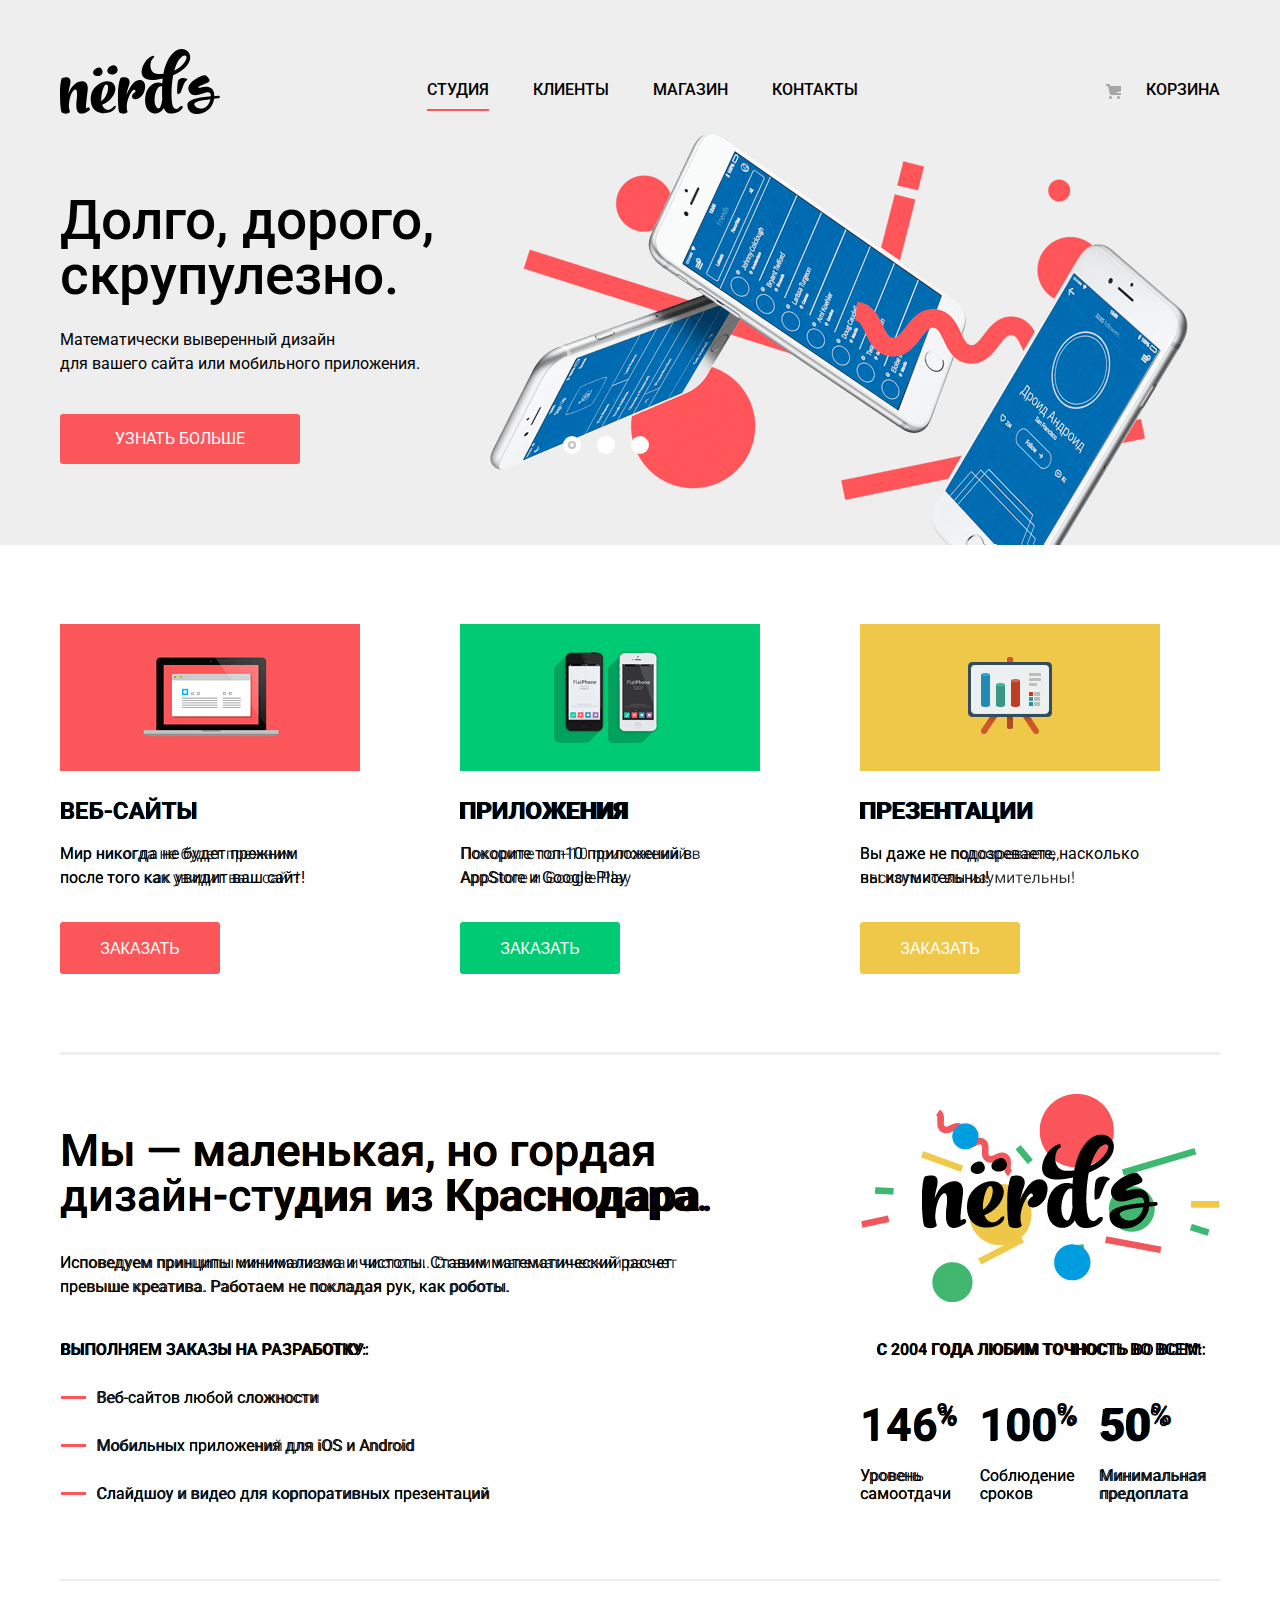
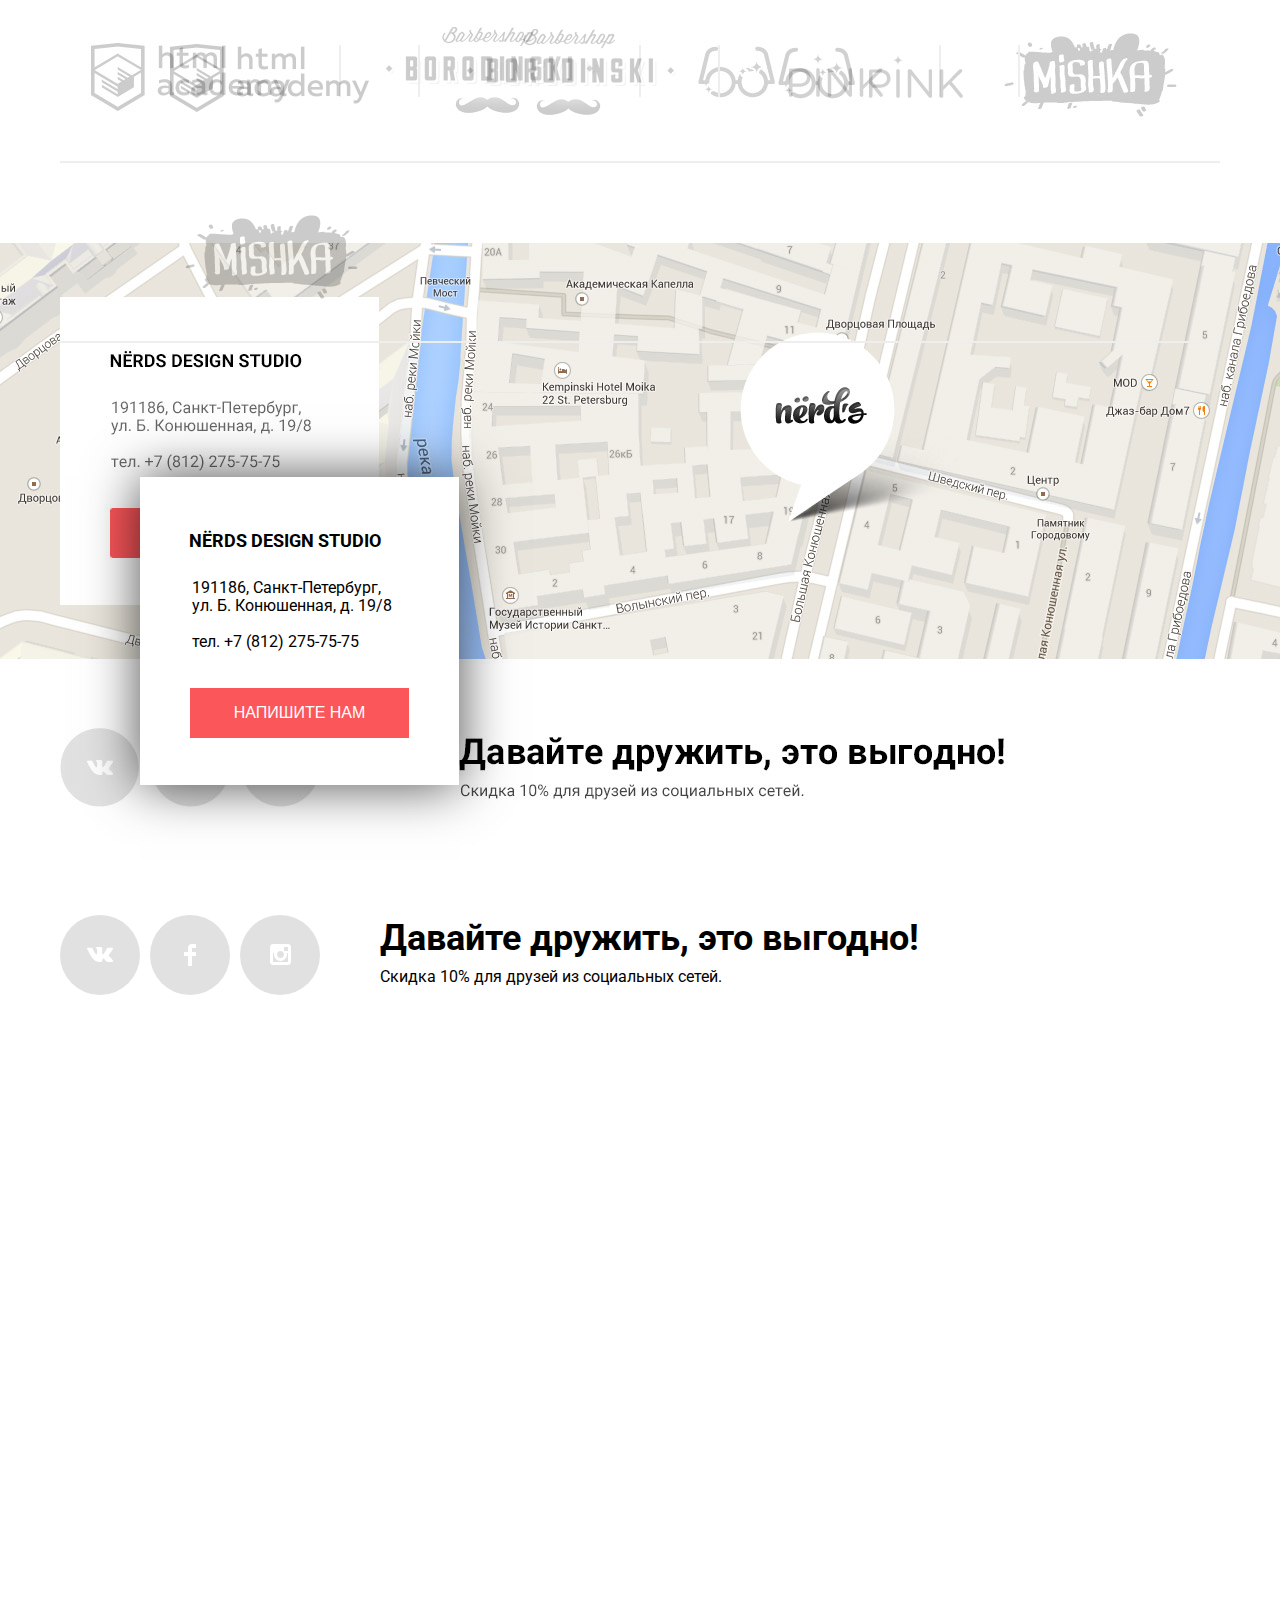
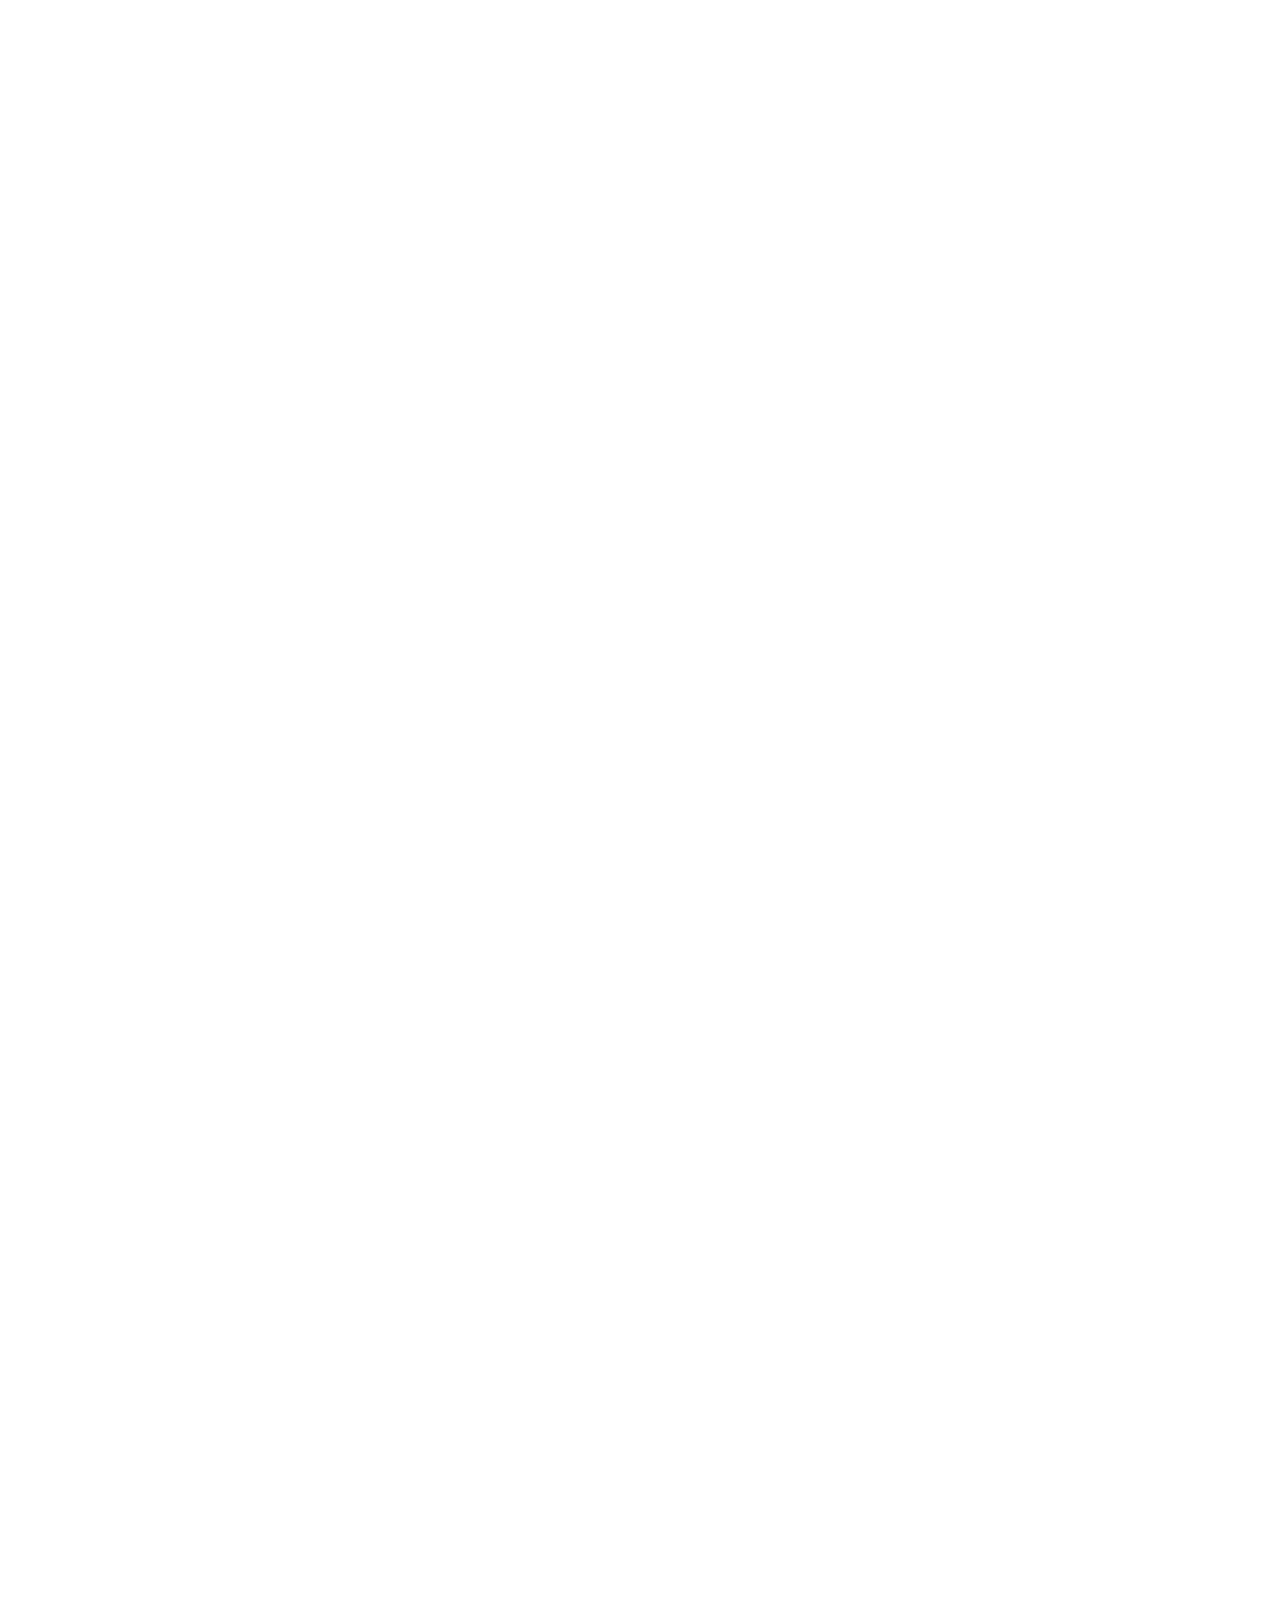
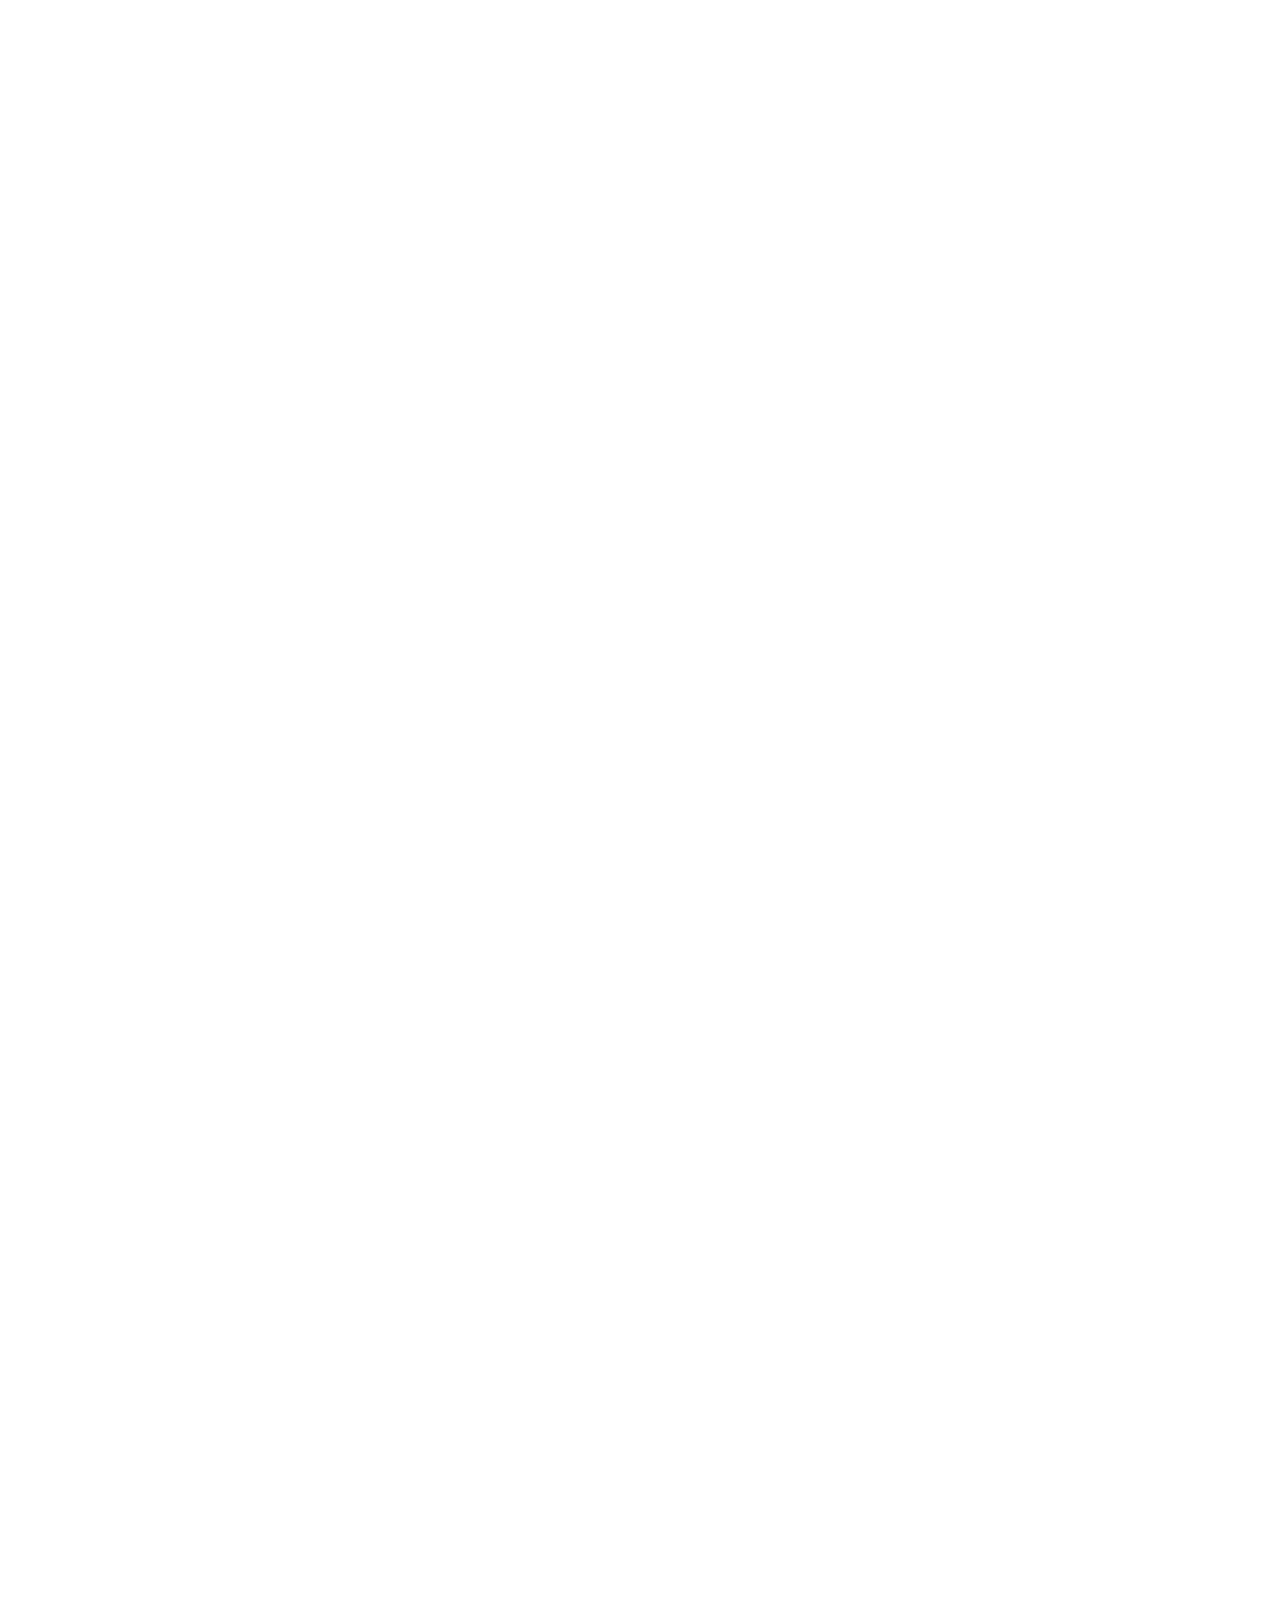
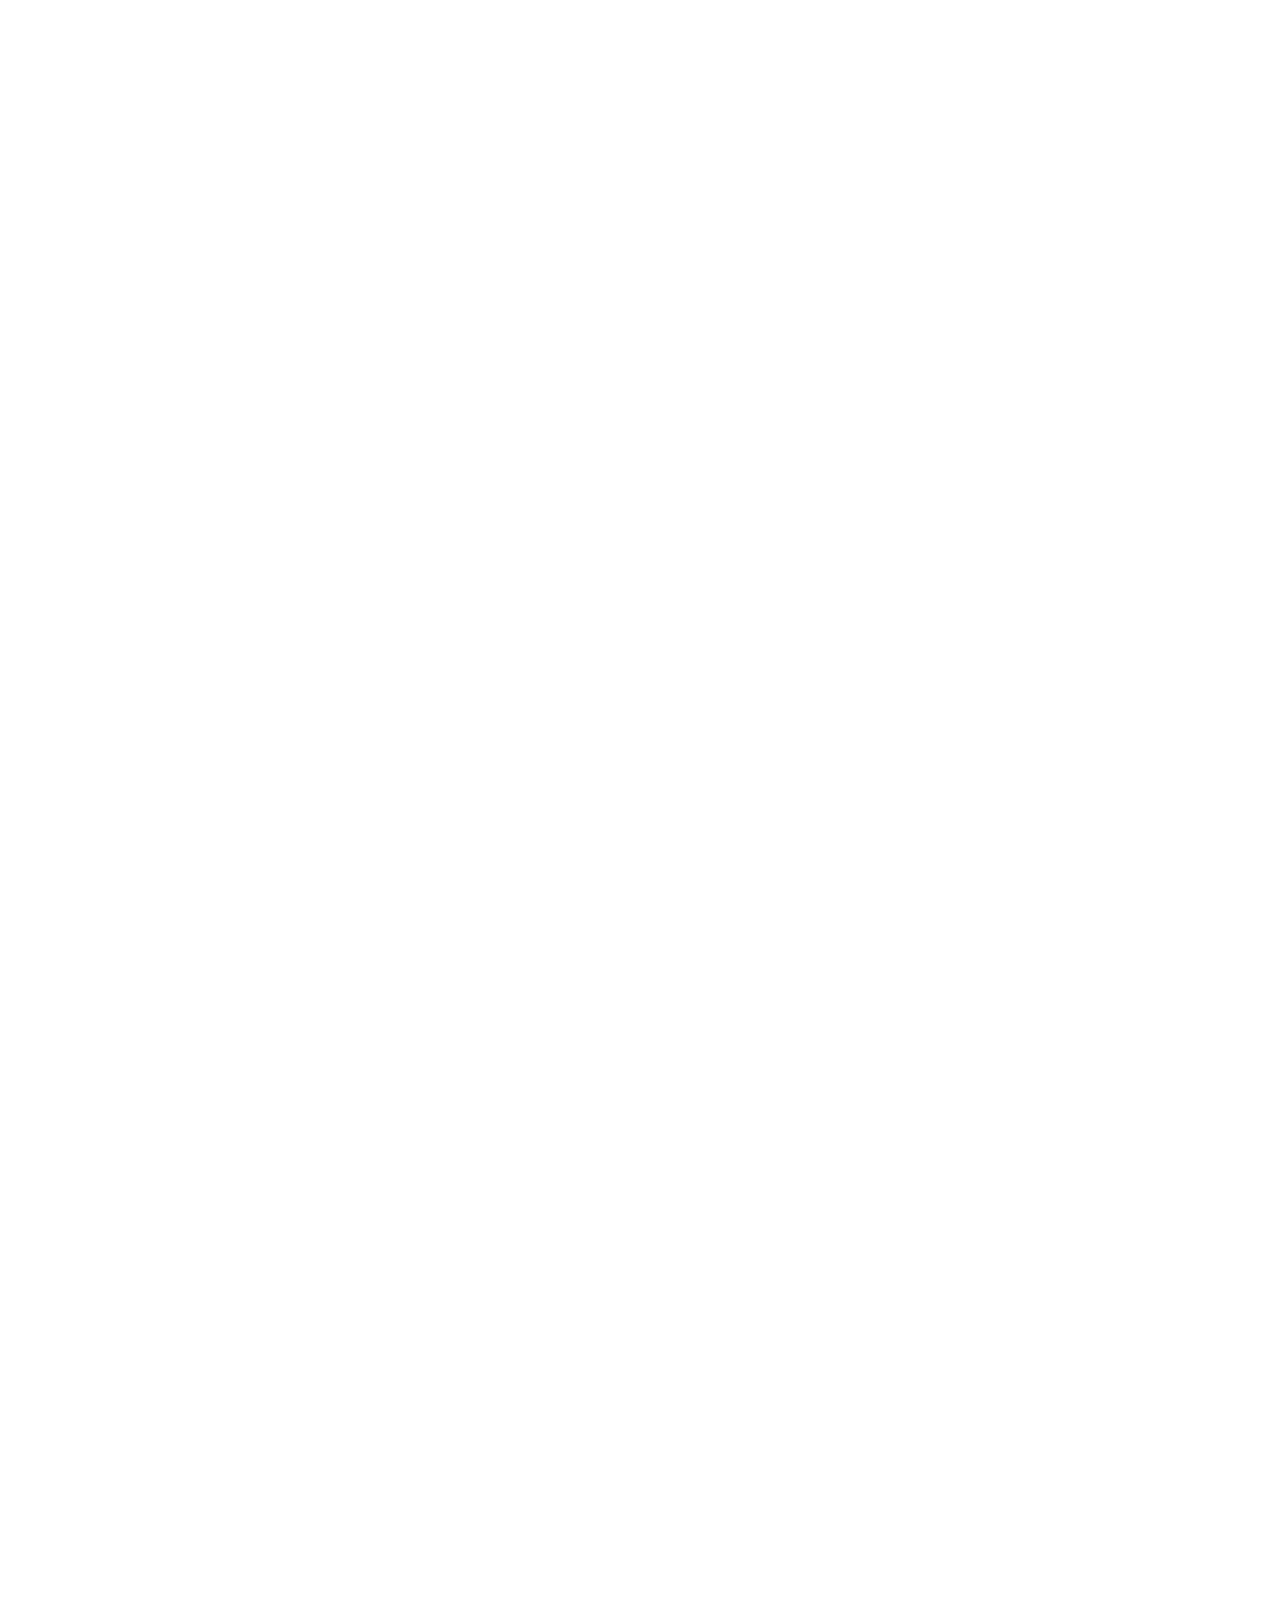
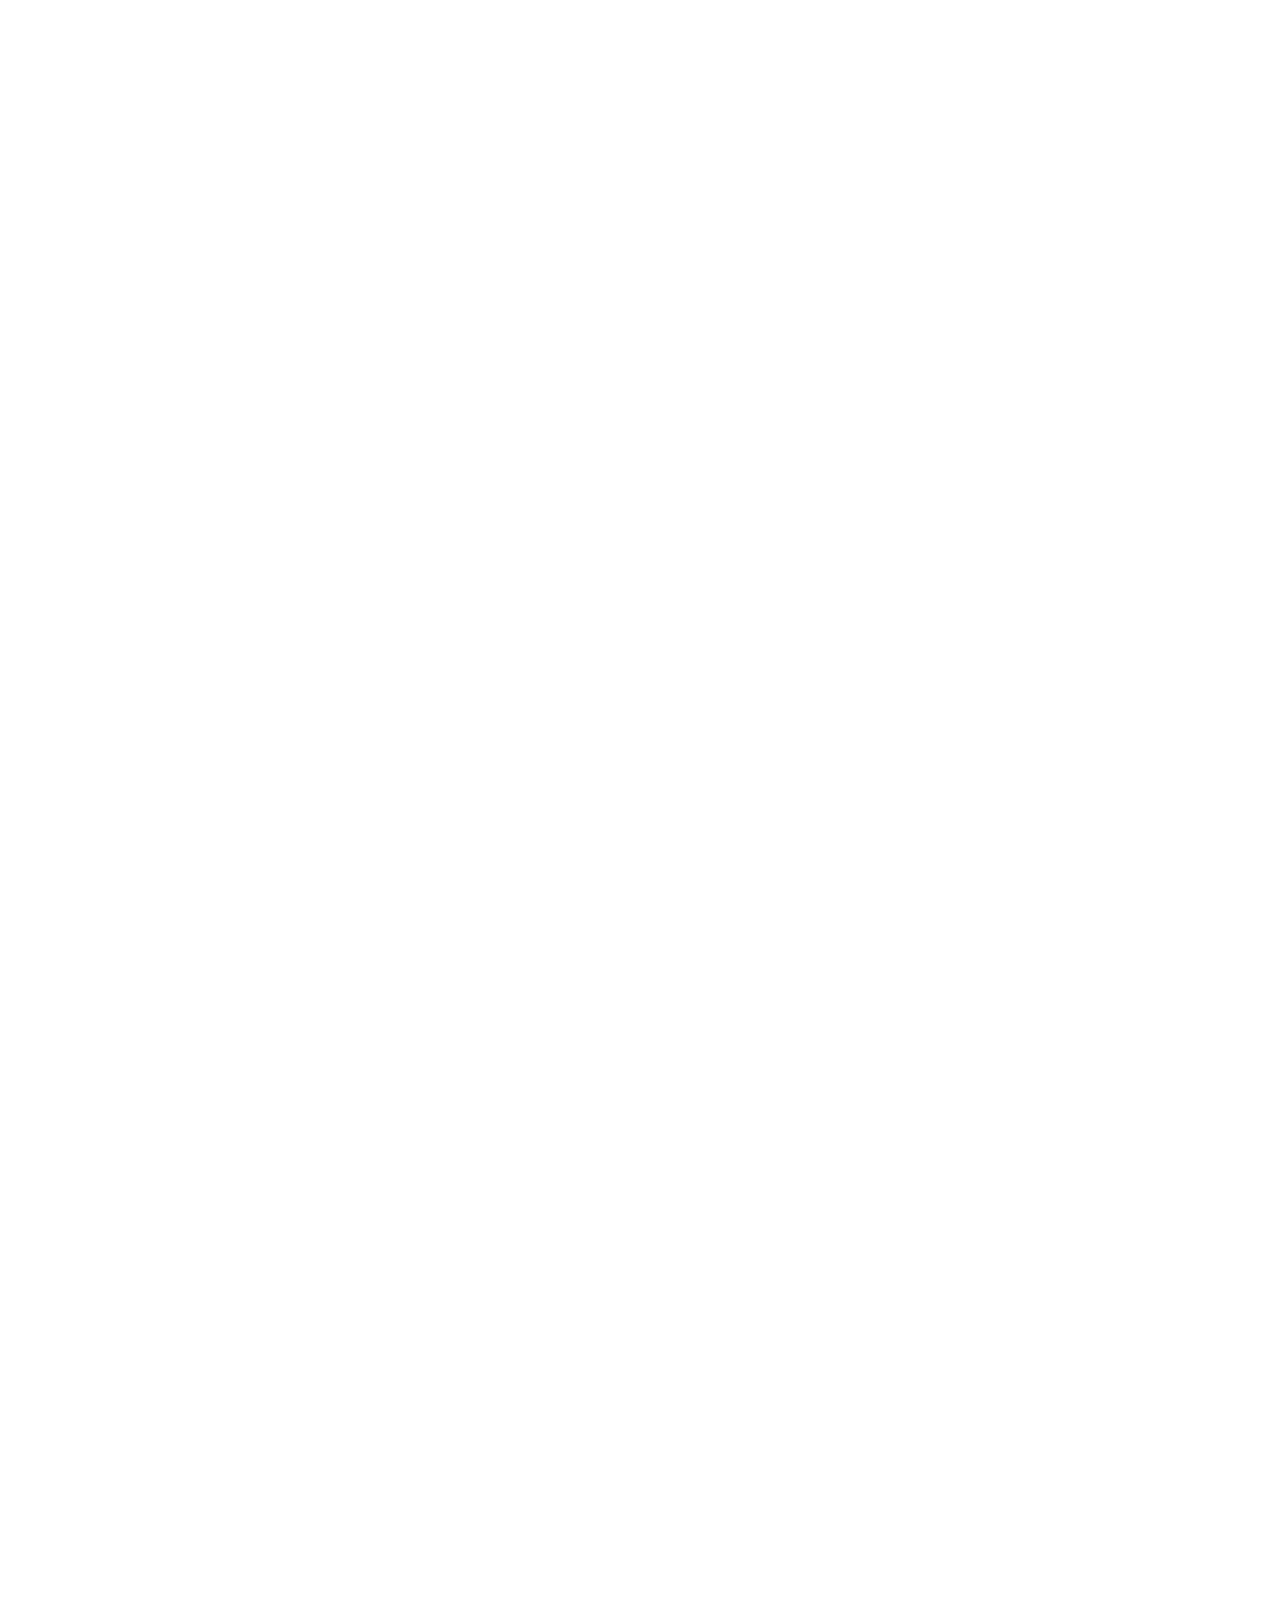
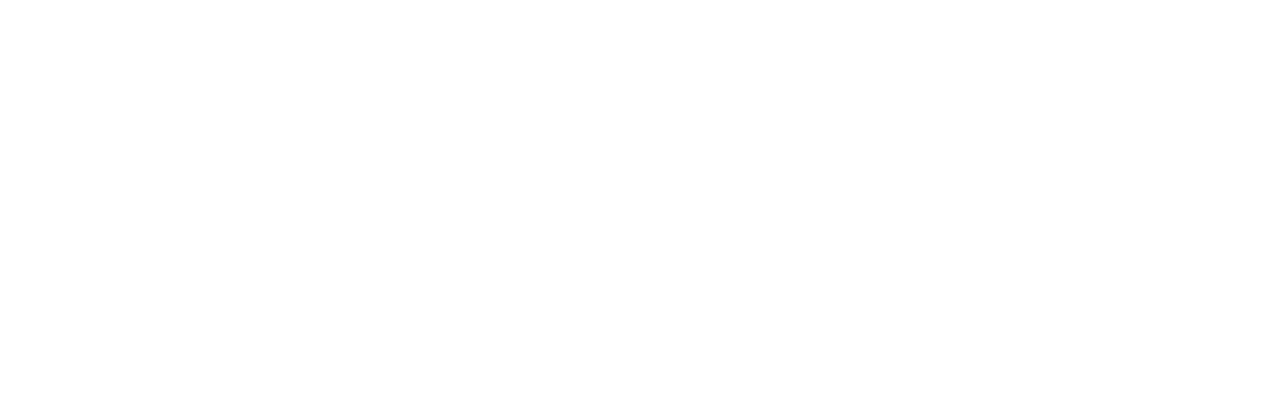
==== index.html @ c0242f93 "1200 Index 60%" ====
<!DOCTYPE html>
<html lang="ru">
  <head>
    <meta charset="utf-8">
    <title>HTML Academy: Нёрдс</title>
    <link href="https://fonts.googleapis.com/css?family=Roboto:400,500,700&amp;subset=cyrillic" rel="stylesheet">
    <link rel="stylesheet" href="css/normalize.css">
    <link rel="stylesheet" href="css/style.css">
  </head>
  <body>
    <header class="main-header">
      <nav class="main-navigation" aria-label="Главное меню сайта">
        <a class="main-header-logo">
          <div>
            <img src="img/nerds-logo.svg" width="160" height="65" alt="Логотип студии «Нёрдс»">
          </div>  
        </a>
        <ul class="site-navigation">
          <li><a class="current-page">Студия</a></li>
          <li><a href="#">Клиенты</a></li>
          <li><a href="shop.html">Магазин</a></li>
          <li><a href="#">Контакты</a></li>
        </ul>
        <ul class="user-navigation">
            <li>
              <a class="cart-link" href="#">Корзина</a>
            </li>
        </ul>
        </nav>
      </header>
    <main class="container">
      <section class="slider">
        <div class="slider-container">
          <h2 class="visually-hidden">Преимущества</h2>   
        <!-- class="active" Переключение радио кнопки  -->
          <div class="slider-controls">
            <i class="active"></i>
            <i></i>
            <i></i>
          </div>
          <ul class="slider-list">
            <li class="slider-item">
              <h3>Долго, дорого,<br> скрупулезно.</h3>
              <p>Математически выверенный дизайн<br> для вашего сайта или мобильного приложения.</p>
              <a class="slider-item-button" href="#">Узнать больше</a>
            </li>
            <li class="slider-item">
              <h3>Любим математику как никто другой</h3>
              <p>Никакого креатива, только математические формулы для расчета идеальных пропорций.</p>
              <a class="slider-item-button" href="#">Узнать больше</a>
            </li>
            <li class="slider-item">
              <h3>Только ночь,<br> только хардкор</h3>
              <p>Работать днем, как все? Мы против этого.<br> Ближе к полуночи работа только начинается.</p>
              <a class="slider-item-button" href="#">Узнать больше</a>
            </li>
          </ul>  
        </div>
      </section>
      <section class="products">
        <h2 class="visually-hidden">Продукты разработки «Нёрдс»</h2>
        <ul class="products-list">
          <li class="products-list-item">
            <p class="products-list-item-header">Веб-Сайты</p>
            <p class="products-list-item-text">Мир никогда не будет прежним после того как увидит ваш сайт!</p>
            <!--Вызов формы заказа. Должен содержать информацию, что это Веб-Сайт-->
            <form class="products-form" action="https://echo.htmlacademy.ru" method="post">
                <button class="products-list-button1" type="submit" name="product-value" value="web-site">Заказать</button>
            </form>  
            <img class="products-list-item-image" src="img/illustration-1.png" width="300" height="146" alt="Веб-Сайты">
          </li>
          <li class="products-list-item">
              <p class="products-list-item-header">Приложения</p>
              <p class="products-list-item-text">Покорите топ-10 приложений в AppStore и Google Play</p>
              <!--Вызов формы заказа. Должен содержать информацию, что это Приложения-->
              <form class="products-form" action="https://echo.htmlacademy.ru" method="post">
                <button class="products-list-button2" type="submit" name="product-value" value="application">Заказать</button>
              </form>
              <!--<span class="button gallery-button gallery-button-order">Заказать</span>-->
              <img class="products-list-item-image" src="img/illustration-2.png" width="300" height="146" alt="Приложения">
          </li>
          <li class="products-list-item">
              <h3 class="products-list-item-header">Презентации</h3>
              <p class="products-list-item-text">Вы даже не подозреваете, насколько вы изумительны!</p>
              <!--Вызов формы заказа. Должен содержать информацию, что это Презентации-->
              <form class="products-form" action="https://echo.htmlacademy.ru" method="post">
                <button class="products-list-button3" type="submit" name="product-value" value="presentation">Заказать</button>
              </form>
              <!--<span class="button gallery-button gallery-button-order">Заказать</span>-->
              <img class="products-list-item-image" src="img/illustration-3.png" width="300" height="146" alt="Презентации">
          </li>
        </ul>
      </section>
      <div class="divider"></div>
      <section class="about-nerds">
          <div class="about-nerds-left">
              <h2 class="about-nerds-header">Мы &mdash; маленькая, но гордая дизайн-студия из Краснодара.</h2>
              <p class="about-nerds-text">Исповедуем принципы минимализма и чистоты. Ставим математический расчет превыше креатива. Работаем не покладая рук, как роботы.</p>
              <h3 class="about-nerds-products">Выполняем заказы на разработку:</h3>
              <ul class="about-nerds-products-list">
                  <li class="about-nerds-products-item">Веб-сайтов любой сложности</li>
                  <li class="about-nerds-products-item">Мобильныx приложения для iOS и Android</li>
                  <li class="about-nerds-products-item">Слайдшоу и видео для корпоративных презентаций</li>
              </ul>
          </div>
          <div class="about-nerds-right">
              <img class="about-nerds-features-logo" src="img/nerds-illustration.png" width="360" height="208" alt="Логотип Нердс">
              <h3 class="about-nerds-features">С 2004 года любим точность во всем:</h3>
              <ul class="about-nerds-features-list">
                <li class="about-nerds-features-item">
                    <b class="about-nerds-features-value">146<span class="about-nerds-features-persent"><sup>%</sup></span></b>
                    <p>Уровень<br>
                    самоотдачи</p>
                </li>
                <li class="about-nerds-features-item">
                    <b class="about-nerds-features-value">100<span class="about-nerds-features-persent"><sup>%</sup></span></b>
                    <p>Соблюдение<br>
                    сроков</p>
                </li>
                <li class="about-nerds-features-item">
                    <b class="about-nerds-features-value">50<span class="about-nerds-features-persent"><sup>%</sup></span></b>
                    <p>Минимальная<br>
                    предоплата</p>
                </li>
              </ul>
          </div>
      </section>
      <div class="divider"></div>
      <section class="partners">
        <ul class="partners-list">
          <li class="partners-items">
            <a class="partners-href" href="https://htmlacademy.ru/intensive/htmlcss">
              <img class="partners-img partners-logo1" src="img/logo-1.0.png" alt="HTML Academy">
              <span class="visually-hidden">HTML Academy</span>  
            </a>    
          </li>
          <li class="partners-items-separator"></li>
          <li class="partners-items">
            <a class="partners-href" href="#">
              <img class="partners-img partners-logo2" src="img/logo-2.0.png" alt="Барбершоп Бородинский">
              <span class="visually-hidden">Барбершоп Бородинский</span>
            </a>
          </li>
          <li class="partners-items-separator"></li>
          <li class="partners-items">
            <a class="partners-href" href="#">
              <img class="partners-img partners-logo3" src="img/logo-3.0.png" alt="PINK">
              <span class="visually-hidden">PINK</span>
            </a>  
            </li>
          <li class="partners-items-separator"></li>
          <li class="partners-items">
            <a class="partners-href" href="#">
              <img class="partners-img partners-logo4" src="img/logo-4.0.png" alt="MISHKA">
              <span class="visually-hidden">MISHKA</span>
            </a>
          </li>
        </ul>
      </section>
      <div class="divider"></div>
      <div class="main-bottom"></div>
    </main>
    <footer class="main-foter">
      <div class="yandex-map">
        <iframe src="https://yandex.ru/map-widget/v1/-/CBa7vGhE9C" width="100%" height="416" frameborder="0"></iframe>     
        <section class="geography">
        <h2 class="visually-hidden">Как нас найти, карта.</h2>
        <div class="geography-address">
          <h3 class="geography-address-header">NЁRDS DESIGN STUDIO</h3>
          <p class="geography-address-text">191186, Санкт-Петербург,<br>
          ул. Б. Конюшенная, д. 19/8<br><br>
          тел. +7 (812) 275-75-75</p>
          <button type="button" class="button-letter" value="letter">Напишите нам</button>
        </div>
        </section>
      </div>
      <div class="footer-social">
        <h2 class="visually-hidden">Мы в социальных сетях</h2>
        <ul>
          <li><a class="social-button" href="#">
            <span class="visually-hidden">Вконтакте</span>
            <svg xmlns="http://www.w3.org/2000/svg" width="26" height="15" viewBox="0 0 26 15"><path fill="#FFF" d="M16.138 11.51c.956-.309 2.18 2.04 3.483 2.939.978.681 1.727.534 1.727.534l3.473-.05s1.815-.112.957-1.554c-.071-.12-.503-1.069-2.585-3.022-2.177-2.043-1.882-1.712.739-5.244 1.597-2.153 2.236-3.468 2.036-4.028-.192-.539-1.365-.399-1.365-.399L20.69.713c-.381.001-.704.119-.851.515-.003.004-.621 1.666-1.445 3.079-1.741 2.989-2.436 3.148-2.724 2.961-.661-.433-.494-1.737-.494-2.664 0-2.897.432-4.105-.846-4.417-.427-.104-.739-.172-1.828-.182-1.392-.021-2.574 0-3.244.329-.445.223-.786.712-.579.74.26.035.843.16 1.155.586.401.552.389 1.789.389 1.789s.229 3.411-.54 3.834c-.528.29-1.25-.302-2.803-3.016-.793-1.388-1.392-2.922-1.392-2.922s-.116-.285-.326-.441c-.25-.185-.6-.244-.6-.244L.848.684S.29.7.085.946c-.182.218-.015.668-.015.668s2.909 6.881 6.203 10.347c3.02 3.182 6.452 2.971 6.452 2.971h1.555s.469-.054.709-.312c.224-.24.214-.691.214-.691s-.031-2.109.935-2.419z"/></svg>
          </a></li>
          <li><a class="social-button" href="#">
            <span class="visually-hidden">Фейсбук</span>
            <svg xmlns="http://www.w3.org/2000/svg" width="12" height="22" viewBox="0 0 12 22"><path fill="#FFF" d="M12 4V0H8a4 4 0 0 0-4 4v4H0v4h4v10h4V12h4V8H8V4h4z"/></svg>
          </a></li>
          <li><a class="social-button" href="#">
              <span class="visually-hidden">Инстаграм</span>
              <svg xmlns="http://www.w3.org/2000/svg" width="21" height="21" viewBox="0 0 21 21"><path fill="#FFF" d="M18 0H3C1.35 0 0 1.35 0 3v15c0 1.65 1.35 3 3 3h15c1.65 0 3-1.35 3-3V3c0-1.65-1.35-3-3-3zm-7.5 7c1.93 0 3.5 1.57 3.5 3.5S12.43 14 10.5 14 7 12.43 7 10.5 8.57 7 10.5 7zM18 18H3V9h1.181A6.504 6.504 0 0 0 4 10.5a6.5 6.5 0 1 0 13 0 6.45 6.45 0 0 0-.181-1.5H18v9zm0-11h-4V3h4v4z"/></svg>
          </a></li>
        </ul>
        <div class="main-footer-slogan">
          <p class="main-footer-tagline">Давайте дружить, это выгодно!</p>
          <p class="main-footer-text">Скидка 10% для друзей из социальных сетей.</p>
        </div>
      </div>
    </footer>
    <!--Форма с сообщением-->
    <section class="modal modal-letter form-close">
      <h2 class="form-header">Напишите нам</h2>
      <form class="form-letter" action="https://echo.htmlacademy.ru" method="post">   
        <div class="input-name-mail">
          <p class="message-form-user-name">
            <label class="form-label" for="id-name-field">Ваше имя:</label>
            <input type="text" name="user-name" id="id-name-field" placeholder="Представьтесь, пожалуйста">
          </p>
          <p class="message-form-email">
            <label class="form-label" for="id-email-field">Ваш e-mail:</label>
            <input type="email" name="email" id="id-email-field" placeholder="Для отправки ответа">
          </p>
        </div>
        <p class="form-message">
          <label class="form-label" for="id-message">Текст письма:</label><br>
          <textarea name="message" id="id-message" rows="3" placeholder="В свободной форме"></textarea>
        </p>
        <p class="form-submit">
          <input type="submit" class="message-form-botton" value="Отправить">
        </p>
      </form>
      <button class="modal-close" type="button">Закрыть</button> 
    </section>
    <!--Форма с сообщением конец-->
    <!-- ****** Java Script ******** -->
    <script src="js/scripts.js"></script>
    <!-- ****** Java Script Конец ******** -->
  </body>
</html>
---- css/style.css ----
body {
/* Временно для сетки */
    background-image: url("../img/view/nerds-index.jpg");
    /* background-image: url("../img/view/nerds-catalog.jpg"); */
    background-size: 1440px auto;
    background-repeat: no-repeat;
    background-position: top center;
    height: 10000px;
  }
.visually-hidden:not(:focus):not(:active),
input[type="checkbox"].visually-hidden,
input[type="radio"].visually-hidden {
    position: absolute;
    width: 1px;
    height: 1px;
    margin: -1px;
    border: 0;
    padding: 0;
    white-space: nowrap;
    clip-path: inset(100%);
    clip: rect(0 0 0 0);
    overflow: hidden;
}
header ul,
main ul,
footer ul {
    list-style: none;
}
.main-header {
    min-height: 115px;
    max-width: 1440px;
    margin: 0 auto;
    background-color: #eeeeee;
    /* background: rgba(234, 255, 45, 0.2);
    box-shadow: inset 0 0 0 2px rgb(234, 255, 45); */
}
.main-navigation {
    width: 1200px;
    margin: 0 auto;
    min-height: 65px;
    display: flex;
    flex-direction: row;
    align-items: flex-end;
}
.site-navigation,
.user-navigation {
    margin: 0;
    padding: 0;
    list-style: none;
    text-transform: uppercase;
}
.site-navigation a,
.user-navigation a {
    display: block;
    /* vertical-align: middle; */
    font-size: 16px;
    line-height: 30px;
    font-weight: 500;
    color: #000000;
    /* border: 1px solid magenta;
    box-sizing: border-box; */
    /* background-color: #eeeeee; */
}
.site-navigation a {
    /* padding: 7px 22px; */
    margin: 3px 22px;
    padding-bottom: 4px;
}
.user-navigation a {
    margin: 5px 20px;
    padding-bottom: 4px;   
}
.main-header-logo {
    position: relative;
    width: 160px;
    height: 65px;
    margin-top: 49px;
    /* margin-left: 140px; */
    margin-left: 20px;
    opacity: 1; 
    /* Временно для сетки */
    /* border: 1px solid green;
    box-sizing: border-box; */
    /* background-image: url("../img/nerds-logo.svg"); */
}
.main-header-logo:after {
    content:"";
    position: absolute;
    width: 160px;
    height: 65px;        
    top: 0;
    left: 0;
/*     border: 1px solid blueviolet;
    box-sizing: border-box; */
 }
.main-header-logo:hover {
/*     width: 160px;
    height: 65px;
    margin-top: 49px;
    margin-left: 140px; */
    opacity: 0.8; 
}
.main-header-logo:active {
    /* width: 160px;
    height: 65px;
    margin-top: 49px;
    margin-left: 140px; */
    opacity: 0.3; 
}
.site-navigation {
    display: flex;
    flex-wrap: wrap;
    width: 660px;
    justify-content: flex-end;
    padding-right: 0;
    /* Временно для сетки */
    min-height: 20px;
/*     border: 1px solid green;
    box-sizing: border-box; */
}
.user-navigation {
    display: flex;
    flex-wrap: wrap;
    margin-left: auto;
    /* padding-right: 120px; */
    padding-right: 0;
    list-style: none; 
    /* Временно для сетки */
    min-height: 20px;
    /* border: 1px solid magenta;
    box-sizing: border-box;
    background: rgba(234, 255, 45, 0.2);
    box-shadow: inset 0 0 0 2px rgb(234, 255, 45); */
}
.user-navigation .cart-link {
    position: relative;
    padding-left: 40px;
    /* background: rgba(234, 255, 45, 0.2);
    box-shadow: inset 0 0 0 2px rgb(234, 255, 45); */
}
.cart-link::before {
    content: "";
    position: absolute;
    top: 9px;
    left: 0px;
    width: 16px;
    height: 16px;
    background-image: url("../img/cart-icon.svg");
    background-repeat: no-repeat;
    background-position: 0 0;
    /* background-color: #ff0000; */
  }
.site-navigation a:hover,
.user-navigation a:hover {
   color: #fb565a;
}
.site-navigation a:active,
.user-navigation a:active {
    color: #bababa;
}
.current-page {
    box-sizing: content-box; 
    border: 2px solid #fb565a;
    border-top-width: 0;
    border-left-width: 0;
    border-right-width: 0;
}
.container {
    min-height: 132px;
    max-width: 1440px;
    margin: 0 auto;
    /* border: 1px solid black;
    box-sizing: border-box; */
}
/* ****************Слайдер**************** */
.slider {
    position: relative;
    background-color: #eeeeee;
}
.slider-container {
    width: 1200px;
    margin: 0 auto;
    padding: 0 20px;
    box-sizing: border-box;

    font-size: 16px;
    line-height: 24px;
    font-weight: 400;
    color: #000000;
} 
.slider-controls {
    position: absolute;
    /* left: 50%; */
    left: 48%;
    bottom: 90px;
    z-index: 100;
    
    width: 120px;
    height: 18px;
  
    text-align: center;
    font-size: 0;
    transform: translateX(-50%);

    /* border: 1px solid black;
    box-sizing: border-box; */
}
.slider-controls i {
    position: relative;

    display: inline-block;
    width: 18px;
    height: 18px;
    padding: 8px;

    border-radius: 50%;
    cursor: pointer;

    /* border: 1px solid blue;
    box-sizing: border-box; */
}
.slider-controls i::after {
    content: "";
    
    position: absolute;
    top: 0;
    left: 0;
    z-index: 1;
    
    width: 18px;
    height: 18px;
    
    background: #ffffff;
    
    border-radius: 50%;

    /* border: 1px solid green;
    box-sizing: border-box; */
}
.slider-controls .active::before {
    content: "";
    
    position: absolute;
    left: 25%;
    top: 25%;
    z-index: 2;
    
    width: 4px;
    height: 4px;
    margin: -4px;
    
    background-color: inherit;
    border: 2px solid #c1c1c1;
    border-radius: 50%;
  }
.slider-list {
    margin: 0;
    padding: 0;
    
    list-style: none;
}
.slider-item {
    display: none;
    padding: 78px 0 80px 0;
}
/* ****************** Переключение слайдов ************ */
.slider-item:nth-child(1) {
    display: block;
}
.slider-item:nth-child(1) {
    background-image: url("../img/slide1.png");
    background-repeat: no-repeat;
    background-position: 93% 18px;
}
.slider-item:nth-child(2) {
    background-image: url("../img/slide2.png");
    background-repeat: no-repeat;
    background-position: 100% 0;
} 
.slider-item:nth-child(3) {
    background-image: url("../img/slide3.png");
    background-repeat: no-repeat;
    background-position: 100% 20px;
}
.slider-item h3 {
    max-width: 600px;
    margin: 0;
    margin-bottom: 25px;

    font-size: 55px;
    line-height: 55px;
    font-weight: 500;
}
.slider-item p {
    max-width: 430px;
    margin: 0;
    margin-bottom: 38px;
}
.slider-item-button {
    display: block;
    width: 240px;
    /* min-height: 50px; */
    padding: 16px 0;
    font-size: 16px;
    line-height: 18px;
    color: #ffffff;
    text-transform: uppercase;
    text-align: center;
    text-decoration: none;
    
    background-color: #fb565a;
    border-radius: 3px;
    border: none;
}  
.slider-item-button:hover,
.slider-item-button:focus {
    background-color: #e74246;
}
  
.slider-item-button:active {
    color: rgba(255, 255, 255, 0.3);
    
    background-color: #d7373b;
    box-shadow: 0 3px rgba(0, 0, 0, 0.1) inset;
}
/* ****************Слайдер Конец**************** */
.products {
    /* width: 1180px; */
    min-height: 485px;
    margin: 0;
    margin-bottom: 24px; 
    padding: 0;
    /* border: 1px solid brown;
    box-sizing: border-box; */
}
  .products-list {
    display: flex;
    flex-direction: row;
    justify-content: flex-start;
    flex-wrap: wrap;
    width: 1200px;
    margin: 0 auto;
    padding: 0;
    /* padding: 82px 0 0 140px; */
    min-height: 20px;
    list-style: none;
    /* border: 1px solid greenyellow;
    box-sizing: border-box; */
}
  .products-list-item {
    display: flex;
    flex-direction: column;
    align-items: flex-start;
    width: 300px;
    min-height: 427px;
    /* margin-right: 100px; */
    margin: 80px 100px 0 0;
    padding: 0;
    min-height: 20px;
/*     border: 1px solid green;
    box-sizing: border-box; */
}
.products-list-item:nth-child(1),
.products-list-item:nth-child(3n+1) {
    margin-left: 20px;
}
.products-list-item:nth-child(3n) {
    margin-right: 60px;
}
.products-list-item-image {
    order: 0;
}
.products-list-item-header {
    order: 1;
    margin: 26px 0 0 0;
    padding: 0;
    width: 280px;
    font-size: 24px;
    line-height: 30px;
    font-weight: 700;
    text-transform: uppercase;
    word-wrap: break-word;
    /* border: 1px solid green;
    box-sizing: border-box; */    
}
.products-list-item-text {
    order: 2;
    margin: 16px 0 34px 0;
    padding: 0;

    width: 280px;
    /* min-height: 80px; */
    /* border: 1px solid green;
    box-sizing: border-box; */
}
.products-form {
    order: 5;
    margin: 0;
    padding: 0;
    margin-top: auto;
/*     border: 1px solid green;
    box-sizing: border-box; */
}
.products-list-button1,
.products-list-button2,
.products-list-button3 {
    order: 3;
    border: 0;
    outline: none;
    width: 160px;
    height: 50px;
    font-size: 16px;
    line-height: 18px;
    font-weight: 500;
    border-radius: 3px;
}
.products-list-button1 {
    color: #ffffff;
    text-transform: uppercase;
    background-color: #fb565a;
    border: 3px solid #fb565a;
    box-sizing: border-box;
}
.products-list-button1:hover {
    color: #ffffff;
    background-color: #e74246;
    border: 3px solid #e74246;
    box-sizing: border-box;
}
.products-list-button1:active {
    color: #e07476;
    background-color: #d7373b;
    border: 3px solid #d7373b;
    border-top: 3px solid #c13135;
    box-sizing: border-box;
}
.products-list-button2 {
    color: #ffffff;
    text-transform: uppercase;
    background-color: #00ca74;
    border: 3px solid #00ca74;
    box-sizing: border-box;
}
.products-list-button2:hover {
    color: #ffffff;
    background-color: #00bc6c;
    border: 3px solid #00bc6c;
    box-sizing: border-box;
}
.products-list-button2:active {
    color: #4dc491;
    background-color: #00aa62;
    border: 3px solid #00aa62;
    border-top: 3px solid #009958;
    box-sizing: border-box;
}
.products-list-button3 {
    color: #ffffff;
    text-transform: uppercase;
    background-color: #efc84a;
    border: 3px solid #efc84a;
    box-sizing: border-box;
}
.products-list-button3:hover {
    color: #ffffff;
    background-color: #eab534;
    border: 3px solid #eab534;
    box-sizing: border-box;
}
.products-list-button3:active {
    color: #edc265;
    background-color: #e5a722;
    border: 3px solid #e5a722;
    border-top: 3px solid #ce961f;
    box-sizing: border-box;
}
.divider {
    margin: 0 auto;
    padding: 0;
    height: 2px;
    width: 1160px;
    background-color: #eeeeee;
    /* background-color: red; */   
}
.main-bottom {
    margin: 0;
    padding: 0;
    height: 80px;
}
.about-nerds {
    display: flex;
    flex-direction: row;
    width: 1160px;
    margin: 0 auto;
    margin-top: 38px;
    padding: 0 ;
    min-height: 486px;
    /* border: 1px solid greenyellow;
    box-sizing: border-box; */
}
  .about-nerds-left {
    width: 680px;
    min-height: 483px;
    margin: 0 120px 0 0;
    padding: 0;
    /* border: 1px solid green;
    box-sizing: border-box; */
}
  .about-nerds-right {
    width: 360px;
    height: 483px;
    margin: 0;
    padding: 0;
    /* border: 1px solid green;
    box-sizing: border-box; */
}
.about-nerds-header {
    margin: 35px 0 0 0;
    padding: 0;
    min-height: 20px;
    font-size: 45px;
    line-height: 45px;
    font-weight: 500; 
}
.about-nerds-text {
    margin: 33px 0 0 0;
    padding: 0;
    font-size: 16px;
    line-height: 24px;
    font-weight: 400;
    min-height: 10px;
}
.about-nerds-products {
    margin: 39px 0 0 1px;
    padding: 0;
    font-size: 16px;
    line-height: 24px;
    font-weight: 700;
    text-transform: uppercase;
    /* border: 1px solid green;
    box-sizing: border-box; */  
}
.about-nerds-products-list {
    /* Для MS IE EDGE */
    margin: 12px 0 0 0;
    /* Для Chrome */
    /* margin: 26px 0 0 36px; */
    padding: 0;
    font-size: 16px;
    line-height: 24px;
    font-weight: 400;
    min-height: 10px;
    list-style: none;
    /* border: 1px solid green;
    box-sizing: border-box; */
}
.about-nerds-products-item {
    position: relative;
    padding-left: 37px;
    padding-top: 0; 
    font-size: 16px;
    line-height: 48px;
    /* line-height: 24px; */
    font-weight: 400;
}
.about-nerds-products-item::before {
    content: "";
    position: absolute;
    width: 25px;
    height: 2px;
    top: 22px;
    left: 1px;
    background-color: #fb565a;
}
.about-nerds-features-logo {
    margin: 0;
    margin-top: 1px;
    padding: 0;
}
.about-nerds-features {
    margin: 29px 0 0 17px;
    padding: 0;
    min-height: 35px;
    font-size: 16px;
    line-height: 24px;
    font-weight: 700;
    text-transform: uppercase;
}
.about-nerds-features-list {
    display: flex;
    flex-direction: row;
    margin: 0;
    padding: 0;
    min-height: 10px;
    list-style: none; 
    /* border: 1px solid green;
    box-sizing: border-box; */
}
.about-nerds-features-item {
    margin: 40px 10px 0 0;
    padding: 0;
    width: 110px;
    min-height: 120px;
    /* border: 1px solid green;
    box-sizing: border-box; */
}
.about-nerds-features-value {
    position: relative;
    display: inline-block;
    margin: 0;
    padding: 7px 20px 0 0;
    font-size: 45px;
    line-height: 10px;
    font-weight: 700;
}
.about-nerds-features-persent {
    position: absolute;
    display: inline-block;
    top: 14px;
    right: 0;
    margin: 0;
    padding: 0;
    font-size: 40px;
    line-height: 0;
    font-weight: 700;
}
.about-nerds-features-item p {
    margin: 20px 0 0 0;
    padding: 0;
    font-size: 16px;
    line-height: 18px;
    font-weight: 400;
}
.partners {
    margin: 0;
    padding: 0;
    min-height: 180px;
    /* border: 1px solid orange;
    box-sizing: border-box; */
}
  .partners-list {
    display: flex;
    flex-direction: row;
    align-items: center;
    flex-wrap: wrap;
    margin: 0 0 0 138px;
    padding: 0;
    min-width: 30px;
    min-height: 20px;
    list-style: none;
    /* border: 1px solid blueviolet;
    box-sizing: border-box; */
}
.partners-items {
    width: 260px;
    height: 180px;
    margin: 0 20px 0 0;
    padding: 0;
    min-height: 20px;
    /* border: 1px solid blueviolet;
    box-sizing: border-box; */
}
.partners-href {
    position: relative;
}
.partners-href:after {
    content:"";
    position: absolute;
    width: 260px;
    height: 180px;        
    top: 0;
    left: 0;
/*     border: 1px solid blueviolet;
    box-sizing: border-box; */
    }
.partners-items-separator {
    width: 2px;
    margin: 0 18px 0 0;
    padding: 0;
    height: 52px;
    background-color: #eeeeee;
}
.partners-logo1{
    margin: 63px 0 0 32px;
    padding: 0;
    min-height: 20px;
}
.partners-logo2{
    margin: 48px 0 0 29px;
    padding: 0;
    min-height: 20px;
}
.partners-logo3{
    margin: 66px 0 0 40px;
    padding: 0;
    min-height: 20px;
}
.partners-logo4{
    margin: 54px 0 0 47px;
    padding: 0;
    min-height: 20px;
}
.partners-img {
	opacity: 0.2;
}
.partners-img:hover {
    opacity: 1;
}
.partners-img:active {
    opacity: 0.1;
}
.main-foter {
    max-width: 1440px;
    min-height: 713px;
    margin: 0 auto;
    padding: 0;
    /* border: 1px solid blueviolet;
    box-sizing: border-box; */
}
.geography{
    display: flex;
    flex-direction: row;
    max-width: 1440px;
    /* height: 416px; */
    height: 0;
    margin: 0;
    padding: 0;
    /* background-image: url("../img/map.png"); */
    /* border: 1px solid rgb(83, 43, 226);
    box-sizing: border-box;  */ 
}
.geography-address {
    display: flex;
    flex-direction: column;
    width: 319px;
    height: 308px;
    margin: 54px 0 0 140px;
    padding: 0;
    background-color: white;
    box-shadow: 0 0 50px rgba(0, 0, 0, 0.7);
    /* border: 1px solid rgb(58, 226, 43);
    box-sizing: border-box; */  
}  
.geography-address-header {
    margin: 49px 0 0 49px;
    padding: 0;
    font-size: 18px;
    line-height: 30px;
    font-weight: 700;
  /*   border: 1px solid rgb(226, 43, 67);
    box-sizing: border-box; */
}
.geography-address-text {
    margin: 0;
    padding: 23px 0 0 52px;
    font-size: 16px;
    line-height: 18px;
    font-weight: 400;
    text-decoration: none;
    /* border: 1px solid rgb(226, 43, 67);
    box-sizing: border-box; */
}
.button-letter {
    width: 219px;
    height: 50px;
    margin: 37px 0 0 50px;
    padding: 0;
    font-size: 16px;
    line-height: 18px;
    font-weight: 500;
    color: #ffffff;
    text-transform: uppercase;
    background-color: #fb565a;
    border: 0;
    outline: none;
}
.button-letter:hover {
    background-color: #e74246;
    border: 3px solid #e74246;
}
.button-letter:active {
    color: #df5f62;
    background-color: #d7373b;
    border-top: 3px solid #c13135;
}
.map-marker {
    margin: 90px 0 0 362px;
    padding: 0;
    min-height: 140px;
    /* border: 1px solid rgb(226, 43, 67);
    box-sizing: border-box; */  
}
.footer-social {
    display: flex;
    flex-direction: row;
    max-width: 1440px;
    height: 217px;
    margin: 0 auto;
    padding: 0;
    /* border: 1px solid rgb(83, 43, 226);
    box-sizing: border-box; */
}
.footer-social ul {
    display: flex;
    flex-wrap: wrap;
    justify-content: space-between;
    align-items: center;
    width: 260px;
    list-style: none;
    margin: 0 auto;
    padding: 0;
}
.social-button {
    display: flex;
    align-items: center;
    justify-content: center;
    width: 80px;
    height: 80px;
    border-radius: 50%;
    background-color: #e1e1e1;
}
.social-button:hover {
    color: #ffffff;
    background-color: #e74246;
}
.social-button:active {
    color: #e37376;
    background-color: #d7373b;
}
.social-button:active path {
  fill: #e37376;
}

.main-footer-slogan {
    display: flex;
    flex-direction: column;
    justify-content: flex-start;
    width: 900px;
    height: 217px;
    margin: 0;
    padding: 0;
   /*  border: 1px solid rgb(43, 226, 171);
    box-sizing: border-box; */
}
.main-footer-tagline {
    margin: 74px 0 0 0;
    padding: 0;
    font-size: 36px;
    line-height: 36px;
    font-weight: 700;
   /*  border: 1px solid rgb(43, 226, 171);
    box-sizing: border-box; */  
}
.main-footer-text {
    margin: 10px 0 0 0;
    padding: 0;
    font-size: 16px;
    line-height: 22px;
    font-weight: 400;
    /* border: 1px solid rgb(43, 226, 171);
    box-sizing: border-box; */
}
.form-header {
    font-size: 45px;
    line-height: 45px;
    font-weight: 500;
}
.form-label {
    font-size: 16px;
    line-height: 18px;
    font-weight: 700;   
}
::-webkit-input-placeholder { /* Chrome/Opera/Safari */
    font-size: 16px;
    line-height: 18px;
    font-weight: 400; 
    color: #444444;
}
::-moz-placeholder { /* Firefox 19+ */
    font-size: 16px;
    line-height: 18px;
    font-weight: 400; 
    color: #444444;
}
:-ms-input-placeholder { /* IE 10+ */
    font-size: 16px;
    line-height: 18px;
    font-weight: 400; 
    color: #444444;
}
:-moz-placeholder { /* Firefox 18- */
    font-size: 16px;
    line-height: 18px;
    font-weight: 400; 
    color: #444444;
}
.message-form-botton {
    font-size: 16px;
    line-height: 18px;
    font-weight: 500;
    color: #ffffff;
    text-transform: uppercase;
    background-color: #fb565a;
}
.shop-header {
    max-width: 1440px;
    min-height: 122px;
    background-color: #eeeeee;
    text-align: center;
    /* border: 1px solid rgb(43, 226, 171);
    box-sizing: border-box; */
}
.shop-header h1 {
    display: inline-block;
    margin: 77px 140px 107px 140px;
    font-size: 55px;
    line-height: 55px;
    font-weight: 500;

    /* border: 1px solid red;
    box-sizing: border-box; */
    /* text-align: center; */
}
.shop-main {
    margin: 0;
    padding: 0;
    min-height: 70px;
    display: flex;
    flex-direction: row;
    justify-content: flex-start;
    /* box-sizing: border-box;
    border: 1px solid rgb(15, 15, 15); */
}
.filters-cost {
    width: 260px;
    min-height: 270px;
    margin: 0 0 0 140px;
    padding: 58px 0 0 0;
    /* border: 1px solid rgb(147, 226, 43);
    box-sizing: border-box; */
}
/* ******************* Форма *************** */
/* ***************** Чекбоксы И Радио кнопки ********* */
/* ************ Радио-кнопки *************** */
.filter-radio {
    margin-top: 56px;
    margin-left: 1px;
}
.filter-check-box {
    margin-top: 25px;
    margin-left: 1px;
}
.filter-radio,
.filter-check-box {
    padding: 0;
    border: none;
}
.filter-radio legend,
.filter-check-box legend {
    margin: -1px 0 16px 0;
    padding: 0;
    font-size: 18px;
    line-height: 30px;
    font-weight: 700;
    text-transform: uppercase;
}
.filter-input-radio + label::before {
    content: "";
  
    position: absolute;
    left: -36px; /* Координаты радиокнопок */
    top: -4px;
    width: 26px;
    height: 26px;
    
    /* border: 5px solid red; */
    border: 5px solid #b8b8b8;
    box-sizing: border-box;
    border-radius: 50%;
 }
 .filter-input-radio:hover + label::before {
    content: "";
  
    position: absolute;
    left: -36px; /* Координаты радиокнопок */
    top: -4px;
    width: 26px;
    height: 26px;
    
    border: 5px solid #444444;
    box-sizing: border-box;
    border-radius: 50%;
 }
 .filter-input-radio:disabled + label::before,
 .filter-input-radio:disabled:hover + label::before {
    content: "";
  
    position: absolute;
    left: -36px; /* Координаты радиокнопок */
    top: -4x;
    width: 26px;
    height: 26px;
    
    border: 5px solid #ededed;
    box-sizing: border-box;
    border-radius: 50%;
 }
.filter-input-radio:checked + label::after {
    content: "";
  
    position: absolute;
    top: 5px; /* Координаты точек в радиокнопке */
    left: -27px;

    width: 8px;
    height: 8px;
  
    /* background-color: red; */
    background-color: #b8b8b8;
    border-radius: 50%;
}
.filter-input-radio:checked:hover + label::after {
    content: "";
  
    position: absolute;
    top: 5px; /* Координаты точек в радиокнопке */
    left: -27px;

    width: 8px;
    height: 8px;
  
    background-color: #444444;
    border-radius: 50%;
}
.filter-input:disabled + label,
.filter-input:disabled:hover + label {
    color: #bec1c2;
}
/* ************ Радио-кнопки Конец *************** */
.filter ul {
    padding: 0;
    margin: 0;
    
    list-style: none;
    line-height: 20px;
}
.filter-option {
    margin-bottom: 20px;
    padding-left: 36px;
    /* background: rgba(0, 128, 0, 0.2);
    box-shadow: 0 0 0 3px green; */
  }
  .filter-option label {
    position: relative;
  
    display: block;
    color: #61686c;
    cursor: pointer;
    /* user-select: none; */
  }
  .filter-option:hover label {
    position: relative;
  
    display: block;
    color: #444444;
    cursor: pointer;
    /* user-select: none; */
  }
  .filter-option:disabled:hover label,
  .filter-option:disabled label {
    position: relative;
  
    display: block;
    color: #d0d2d3;
    cursor: pointer;
    /* user-select: none; */
  }
.filter-input-checkbox + label::before {
    content: "";
    position: absolute;
    left: -36px; /* Координаты чекбоксов */
    top: -1px;

    width: 28px;
    height: 24px;

    /* border: 1px solid red; */
    background-color: white;
    background-image: url("../img/checkbox-off.svg");
    background-repeat: no-repeat;
    background-position: 0 0;
    opacity: 0.4;
}
.filter-input-checkbox:hover + label::before {
    content: "";
    position: absolute;
    left: -36px; /* Координаты чекбоксов */
    top: -1px;

    width: 28px;
    height: 24px;

    /* border: 1px solid red; */
    background-color: white;
    background-image: url("../img/checkbox-off.svg");
    background-repeat: no-repeat;
    background-position: 0 0;
    opacity: 1;
}
.filter-input-checkbox:disabled + label::before {
    content: "";
    position: absolute;
    left: -36px; /* Координаты чекбоксов */
    top: -1px;

    width: 28px;
    height: 24px;

    /* border: 1px solid red; */
    background-color: white;
    background-image: url("../img/checkbox-off.svg");
    background-repeat: no-repeat;
    background-position: 0 0;
    opacity: 0.1;
}
.filter-input-checkbox:checked:hover + label::before,
.filter-input-checkbox:checked + label::before {
    display: none;
}
.filter-input-checkbox:checked + label::after {
    content: "";
  
    position: absolute;
    left: -36px; /* Координаты чекбоксов */
    /* left: -42px; */
    top: -1px;

    width: 28px;
    height: 24px;
    
    background-color: white;
    background-image: url("../img/checkbox-on.svg");
    background-repeat: no-repeat;
    background-position: 0 0;
    opacity: 0.4;
  }
  .filter-input-checkbox:checked:hover + label::after {
    content: "";
  
    position: absolute;
    left: -36px; /* Координаты чекбоксов */
    /* left: -42px; */
    top: -1px;

    width: 28px;
    height: 24px;
    
    background-color: white;
    background-image: url("../img/checkbox-on.svg");
    background-repeat: no-repeat;
    background-position: 0 0;
    opacity: 1;
  }
/* ***************** Конец Чекбоксы и Радио кнопок ********* */
.filter-button {
    border: 0;
    outline: none;
    margin: 0;
    padding: 0;
    margin-top: 30px;
    width: 260px;
    min-height: 50px;
    
    font-size: 16px;
    line-height: 18px;
    font-weight: 700;
    color: #000000;
    text-transform: uppercase;
    background-color: #eeeeee;
    border-radius: 3px;
    /* border: 3px solid red; */
    border: 3px solid #eeeeee;
    box-sizing: border-box;
}
.filter-button:focus,
.filter-button:hover {
    background-color: #dfdfdf;
    border: 3px solid #dfdfdf;
}
.filter-button:active {
    color: #959595;
    background-color: #d5d5d5;
    border-top: 3px solid #bfbfbf;
}
/* ********** Движки в фильтре ********* */
.filter-item {
    margin: 0;
    padding: 0;

    border: none;
}
.range-filter {
    width: 260px;
    margin-top: 53px;
}
.filter-item legend {
    font-size: 18px;
    line-height: 24px;
    text-transform: uppercase;
    font-weight: 700;
}
.range-controls {
    position: relative;

    height: 41px;
    margin-bottom: 15px;
    padding-top: 39px;
    padding-right: 20px;
    padding-left: 20px;
    
    background-color: #f1f1f1;
    
    border-radius: 5px
}
.range-controls .scale {
height: 2px;

background: #d7dcde;
}
.range-controls .bar {
    width: 70%;
    height: 2px;

    background: #00ca74;
}
.range-controls .toggle {
    position: absolute;
    top: 31px;
    left: 0;

    width: 4px;
    height: 4px;
    padding: 0;
  
    border: 8px solid #ffffff;
    background-color: #ababab;
    box-shadow: 0 2px 1px 0 #cfcfcf;
    border-radius: 50%;
    cursor: pointer;
}
/* ************ Управление движками ************ */
.range-controls .toggle-min {
    left: 20px;
}  
.range-controls .toggle-max {
    left: 160px;
}
/* ************ Управление движками ************ */
.price-controls {
    font-size: 0;
}
.price-controls label {
    display: inline-block;
    width: 50%;

    font-size: 16px;
    text-transform: uppercase;
}
.price-controls input {
    width: 60px;
    padding: 8px 10px;
    margin-left: 10px;

    font-family: Roboto, Arial, sans-serif;
    font-size: 16px;
    text-align: center;
    color: #283136;

    border: none;
    border-radius: 5px;
    background: #f1f1f1;
}
.max-price {
    text-align: right;
}
/* ****************** Диапазон цен Конец ****** */
/* .form-filter fieldset {
    border: none;
}
.form-filter-cost label {
    font-size: 16px;
    line-height: 22px;
    font-weight: 400;
    text-transform: uppercase;
}
.form-filter legend {
    font-size: 18px;
    line-height: 30px;
    font-weight: 700;
}
.form-filter ul {
    font-size: 16px;
    line-height: 20px;
    font-weight: 400;
    list-style: none;
} */
/* ********** Движки в фильтре конец ********* */
/* ******************* Форма *************** */
/* ********** Сортировка + Каталог ********* */
.sorting-catalog {
    display: flex;
    flex-direction: column;
    justify-content: flex-start;
    width: 760px;
    margin: 0 0 45px 140px;
    padding: 0;
/*     border: 1px solid rgb(125, 226, 43);
    box-sizing: border-box; */
}
/* *************** Сортировка ************** */
.sorting-order {
    display: flex;
    flex-direction: row;
    justify-content: flex-end;
    min-height: 133px;
    margin: 0;
    padding: 0;
    /* border: 1px solid rgb(76, 43, 226);
    box-sizing: border-box; */
}
.sort-fields {
    display: flex;
    flex-direction: row;
    justify-content: flex-end;
    align-items: center;
    margin: 1px 29px 0 0;
    padding: 0;
    /* border: 1px solid rgb(174, 43, 226);
    box-sizing: border-box; */
    border: none;
}
.sort-fields h2 {
    margin: 0 20px 0 0;
    padding: 0;
    font-size: 18px;
    line-height: 18px;
    font-weight: 700;
    text-transform: uppercase;
    /* border: 1px solid rgb(116, 226, 43);
    box-sizing: border-box; */
}
.sort-fields-list {
    margin: 5px 0px 0 0;
    padding: 0;
    /* align-self: flex-end; */


    display: flex;
    flex-direction: row;
    justify-content: flex-end;
    flex-wrap: wrap;
    /* align-items: center; */

    width: 520px;
    /* min-height: 127px; */
    min-height: 18px;

    /* border: 1px solid rgb(226, 43, 89);
    box-sizing: border-box; */    
}
.sorting-field {
    margin: 0 3px 0 23px;
    padding: 0;
    font-size: 14px;
    line-height: 18px;
    font-weight: 400;
    text-transform: uppercase;
    color: #b2b2b2;
}
.sorting-field:hover {
    color: #a6a6a6;
}
.sorting-field:active {
    color: #231f20;
}
.sorting-ascend {

    width: 32px;
    margin: 56px 25px 0 0;
    padding: 0;
    min-height: 20px;
    display: flex;
    flex-direction: row;
    justify-content: flex-start;
    /* align-items: center; */

    /* border: 1px solid rgb(226, 43, 89);
    box-sizing: border-box; */
}
.items-ascend {
    position: relative;
    padding: 0;
    margin: 0 1px 0 17px;
    color: #ededed;
}
.items-ascend path {
    fill: #ededed;
}
.items-ascend:hover path {
    fill: #a6a6a6;
}
.items-ascend:active path {
    fill: #231f20;
}
.sorting-radio:checked ~ .icon-radio > path {
    fill: #231f20;
}
.sorting-radio + label::before {
    content: "";
    position: absolute;
    left: -3px; /* Координаты радиокнопок */
    top: 3px;
    width: 15px;
    height: 15px;
    /* border: 1px solid #000000; */
}
/* *************** Сортировка Конец ************** */
.catalog {
    margin: 0;
    padding: 0;
    /* border: 1px solid rgb(101, 226, 43);
    box-sizing: border-box; */
}
.catalog-list {
    /* min-height: 1915px; */
    display: flex;
    flex-wrap: wrap;
    justify-content: space-between;
    margin: 0;
    padding: 0;
    list-style: none;
    /* border: 1px solid rgb(61, 43, 226);
    box-sizing: border-box; */
}
.sorting-input-radio:active + label,
.sorting-input-radio:checked + label {
    color: #000000;
}
.sorting-input-radio:hover + label {
    color: #666666;
}

/* ************** Карточка товара *************** */
.catalog-list li {
    position: relative;
    width: 360px;
    min-height: 617px;
    margin: 0;
    margin-bottom: 33px;
    padding: 0;
 /*    border: 1px solid rgb(43, 226, 98);
    box-sizing: border-box; */
}
.catalog-list-item {
    position: absolute;
    display: inline-block;
    width: 360px;
    height: 616px;
    margin: 0;
    padding: 0;
    /* border: 1px solid rgb(43, 226, 98);
    box-sizing: border-box; */
}
.catalog-list-item .catalog-item-caption {
    /* ************************* */
    /* display: none; */
    position: absolute;
    width: 360px;
    height: 40px;
    top: 0;
    left: 0;
    margin: 0;
    padding: 0;
}
.catalog-item-caption path {
    fill: #e9e9e9;
}
.catalog-list-item .catalog-item-image {
    /* ************************* */
    /* display: none; */
    position: absolute;
    width: 360px;
    height: 576px;
    bottom: 0;
    left: 0;
    margin: 0;
    padding: 0;
}
.catalog-item-window {
    position: absolute;
    z-index: 10;
    bottom: 0;
    left: 0;
    display: flex;
    flex-direction: column;
    align-items: center;
    margin: 0;
    padding: 0;
    min-height: 31px;
    width: 360px;
    background-color: #eeeeee;
    /* border: 1px solid red;
    box-sizing: border-box; */
}
.catalog-item-title {
    display: inline-block;
    margin: 28px 0 0 0;

    padding: 0 18px;
    min-height: 38px;
    width: 360px;
    
    text-transform: uppercase;
    word-wrap: break-word;
    text-align: center;
    /* border: 1px solid rgb(43, 226, 98);
    box-sizing: border-box; */
}
.catalog-item-title a{
    font-size: 18px;
    line-height: 26px;
    font-weight: 700;
    color: #000000;
}
.catalog-list-item-info {
    display: block;
    margin: 0;
    padding: 5px 0 32px 0;
    width: 234px;
    min-height: 22px;
    word-wrap: break-word;
    font-size: 16px;
    line-height: 18px;
    font-weight: 400;
    color: #666666;
    text-align: center;
    background-color: #eeeeee;
    
    /* border: 1px solid rgb(43, 226, 98);
    box-sizing: border-box; */
}
.catalog-item-price {
    margin: 0 0 42px 0;
    padding: 0;
}
.catalog-item-price a {
    display: block;
    width: 200px;
    min-height: 50px;
    /* margin-bottom: 41px; */
    margin-bottom: 0;

    margin-top: 0;
    padding-top: 12px;
    padding-bottom: 5px;
    font-size: 16px;
    font-weight: 500;
    color: #ffffff;
    text-align: center;
    text-transform: uppercase;
    background-color: #fb565a;
    box-sizing: border-box;
    border-radius: 3px;
}
.catalog-item-price a:hover {
    background-color: #e74246;   
}
.catalog-item-price a:active {
    background-color: #d7373b;
    padding-top: 9px;
    border-top: 3px solid #c13135;   
}
.catalog-item-window {
    display: none;
}
.catalog-list-item:hover .catalog-item-caption path {
    fill: #4d4d4d;
}
.catalog-list-item:hover .catalog-item-window {
    display: flex;
}
/* ************** Карточка товара Конец *************** */

.pagination-list {
    display: flex;
    flex-direction: row;
    justify-content: flex-start;
    align-items: center;
    margin-top: 25px;
    /* margin: 25px 0 10px 0; */
    padding: 0;    
    min-height: 10px;
    /* border: 1px solid rgba(233, 10, 21, 0.959);
    box-sizing: border-box; */
    list-style: none;
 }
 .pagination-list a {
    display: inline-block;
    min-width: 50px;
    height: 50px;
    margin: 0 10px 0 0;
    font-size: 16px;
    font-weight: 500;
    line-height: 44px;
    text-decoration: none;
    text-transform: uppercase;
    text-align: center;
    vertical-align: middle;
    color: #000000;
    background: #eeeeee;
    
    border-radius: 3px;
    border: 3px solid  #eeeeee;;
    box-sizing: border-box;
 }
 
.pagination-list .next-page {
    padding: 0 78px;
}
.pagination-list a:hover {
    background-color: #dfdfdf;
    border-radius: 3px;
    border: 3px solid  #dfdfdf;;
    box-sizing: border-box;
}
.pagination-list a:active {
    color: #959595;
    background-color: #d5d5d5;
    box-sizing: border-box;
    border-radius: 3px;
    border-top: 3px solid #bfbfbf;
    border-bottom: 3px solid #d5d5d5;
}
.pagination-list .pagination-current {
    color: #000000;
    background-color: #ffffff;
    border: 3px solid #dbdbdb;
    border-radius: 3px;
    box-sizing: border-box;
}
/* ************ Всплывающая форма *********** */
.form-close {
    display: none;
}
.modal {
    
   /*  display: none; */

    z-index: 150;
    position: fixed;
    color: #000000;
    background-color: #ffffff;
    box-shadow: 0 0 50px rgba(0, 0, 0, 0.7);
   
    padding: 75px 100px 85px 100px;
}
.modal-letter {
    top: 80px;
    left: 50%;
    width: 960px;
    min-height: 573px;
    margin-left: -480px;
    padding: 30px 100px 68px 100px;
    /* border: 1px solid rgba(233, 10, 21, 0.959); */
    box-sizing: border-box; 
}
.modal-close {
    position: absolute;
    top: 77px;
    right: 89px;
    
    border: 0;
    outline: none;

    width: 25px;
    height: 25px;
    font-size: 0;
    border: 0;
    cursor: pointer;
    background-color: #ffffff;
}
.modal-close::before,
.modal-close::after {
  content: "";
  position: absolute;
  top: 10px;
  left: 0;
  width: 25px;
  height: 3px;
  background-color: #fecccd;
}
.modal-close::before {
    transform: rotate(45deg);
}
.modal-close::after {
    transform: rotate(-45deg);
}
.modal-close h2 {
    margin: 0;
    padding: 0;
    font-size: 45px;
    line-height: 45px;
    font-weight: 500;
}
.input-name-mail {
    display: flex;
    flex-direction: row;
    justify-content: space-between;
    margin: 0;
    padding: 0;
}
.message-form-user-name {
     margin: 0 auto 0 0;
    padding: 0;
    width: 360px;
    min-height: 50px;   
}
.message-form-email {
    margin: 0 0 0 auto;
    padding: 0;
    width: 360px;
    min-height: 50px;
}
.message-form-email input,
.message-form-user-name input {
    border: 0;
    outline: none;

    margin: 5px 0 0 0;
    padding: 1px 0 0 12px;
    width: 345px;
    min-height: 47px;
    font-size: 16px;
    line-height: 18px;
    font-weight: 400;
    color: #444444;
    border: 2px solid #d7dcde;
    border-radius: 3px;
}
.form-message {
    margin: 0;
    margin-top: 30px;
    padding: 0;
    width: 760px;
    min-height: 118px;
}
.form-message textarea {
    margin: 0;
    margin-top: 5px;
    margin-bottom: 25px;
    padding: 13px 0 0 12px;

    border: 0;
    outline: none;
    
    width: 745px;
    resize: vertical;
    min-height: 102px;
    font-size: 16px;
    line-height: 18px;
    font-weight: 400;
    color: #444444;
    border: 2px solid #d7dcde;
    border-radius: 3px;
}
.message-form-botton {
    margin: 0;
    padding: 0;

    border: 0;
    outline: none;

    width: 260px;
    min-height: 50px;
    border-radius: 3px;
    border: 3px solid #fb565a;
    box-sizing: border-box;
    background-color: #fb565a;
}
.message-form-botton:hover {
    border: 3px solid #e74246;
    box-sizing: border-box;
    background-color: #e74246;
}
.message-form-botton:focus {
    border: 3px solid #e74246;
    box-sizing: border-box;
    background-color: #e74246;
}
.message-form-botton:active {
    border: 3px solid #d7373b;
    border-top-color: #c13135;
    box-sizing: border-box;
    background-color: #d7373b;
}
.message-form-email input:hover,
.message-form-user-name input:hover,
.form-message textarea:hover {
    color: #bababa;
    border-color: #b4b9bb;
}
.message-form-email input:active,
.message-form-user-name input:active,
.form-message textarea:active {
    color: #767676;
    border-color: #000000;
}
.message-form-email input:focus,
.message-form-user-name input:focus,
.form-message textarea:focus {
    color: #444444;
    border-color: #000000;
}

.modal-close:hover::before,
.modal-close:hover::after {
    background-color: #fb565a;
}
.modal-close:active::before,
.modal-close:active::after {
    background-color: #ffeeee;
}
input:invalid {
    color: #e74246;
    border-color: #e74246;
}
@keyframes form-showing {
    0% {
      transform: scale(0.1);
    }
    100% {
      transform: scale(1);
    }
  }
.modal-showing {
    animation: form-showing 0.6s;
}
@keyframes shake {
    0%,
    100% {
      transform: translateX(0);
    }
  
    10%,
    30%,
    50%,
    70%,
    90% {
      transform: translateX(-10px);
    }
  
    20%,
    40%,
    60%,
    80% {
      transform: translateX(10px);
    }
}
.modal-error {
    animation: shake 0.6s;
}
.yandex-map {
    margin: 0;
    padding: 0;
    position: relative;
}
.geography {
    position: absolute;
    left: 0;
    top: 0;
    /* z-index: 105; */
}
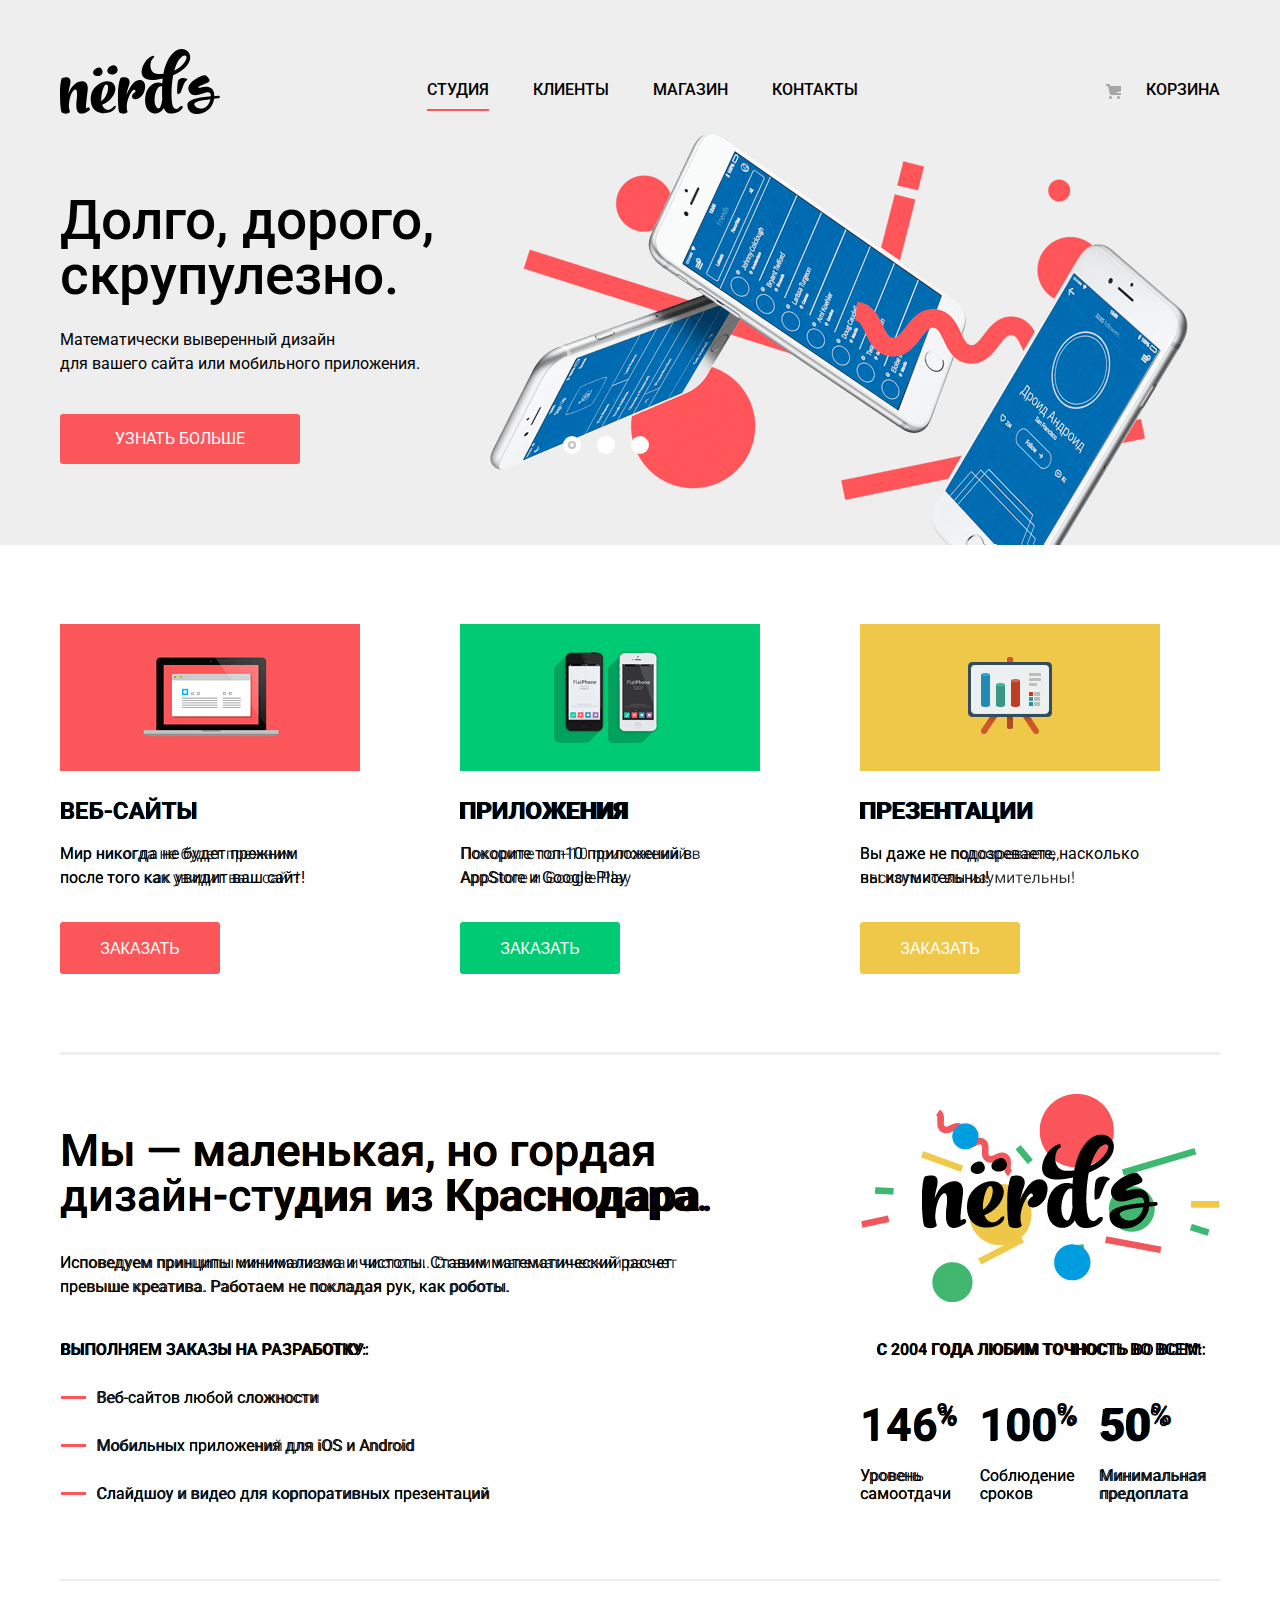
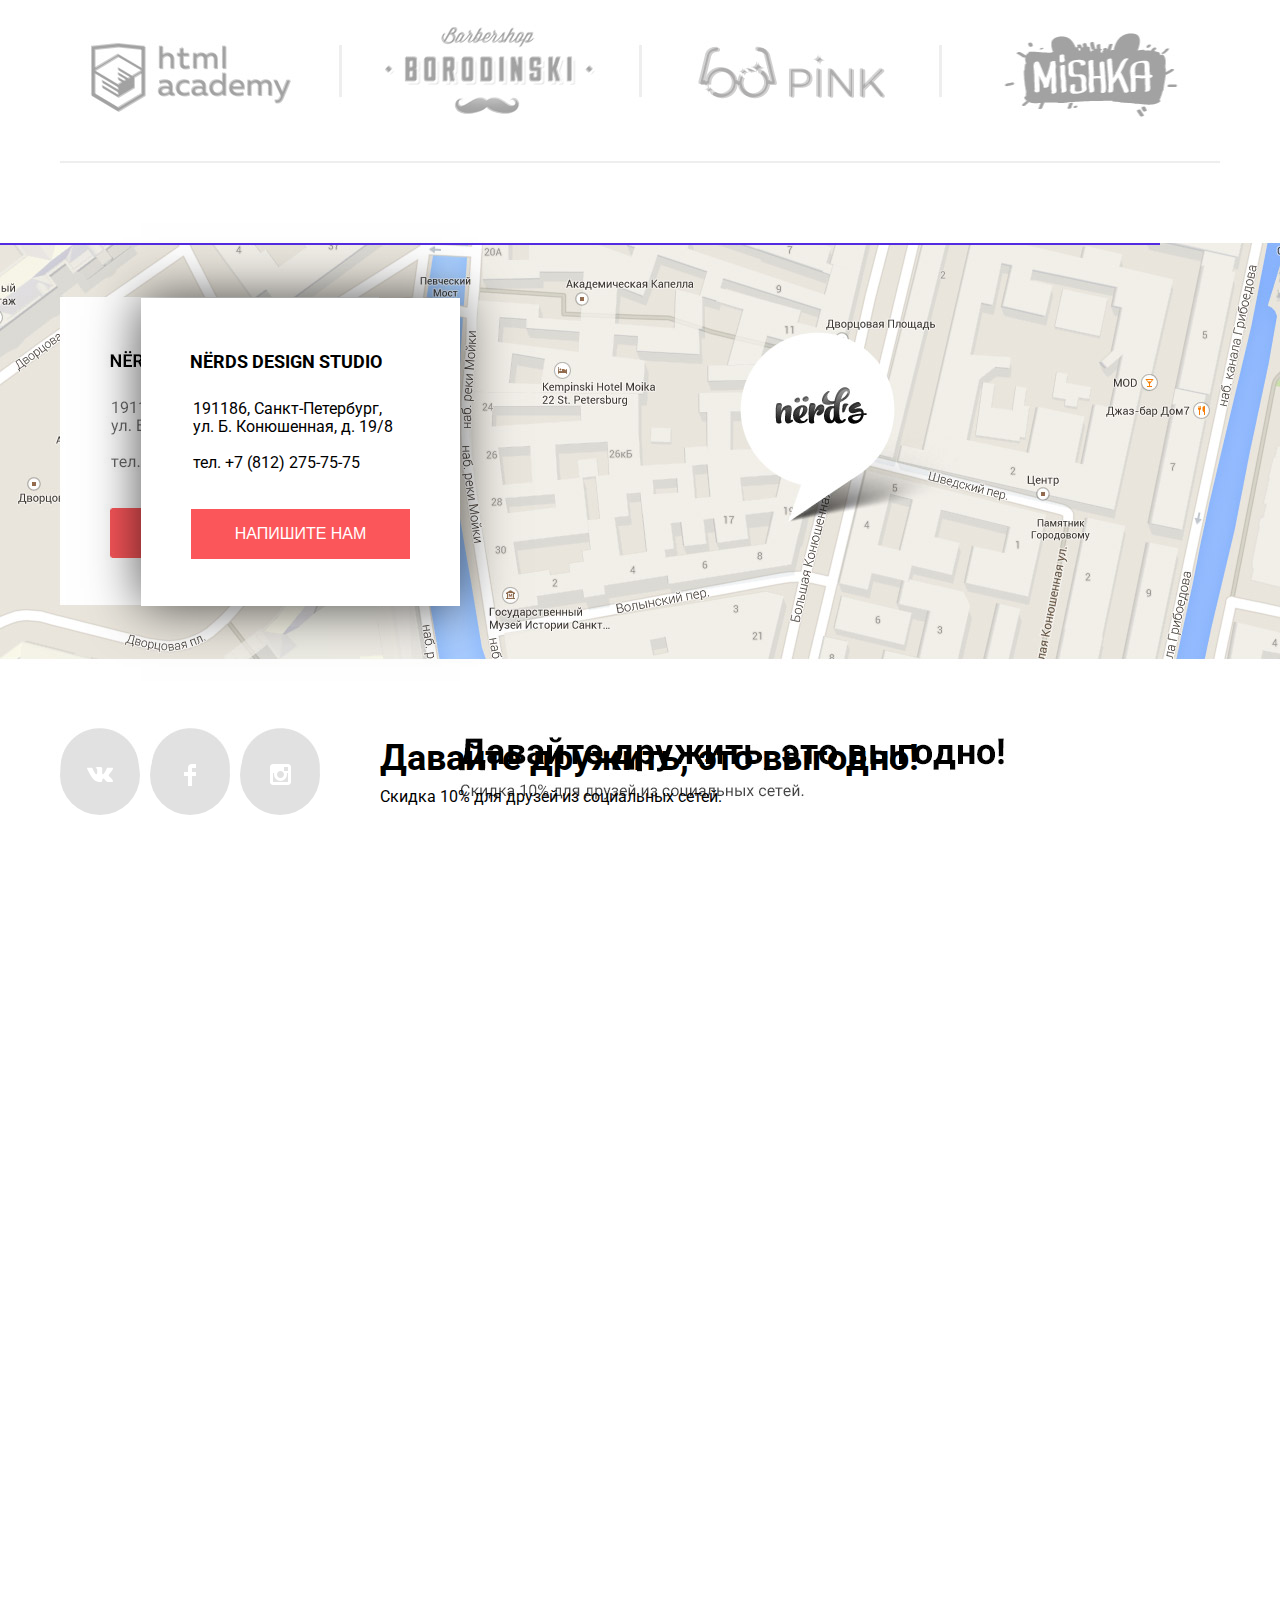
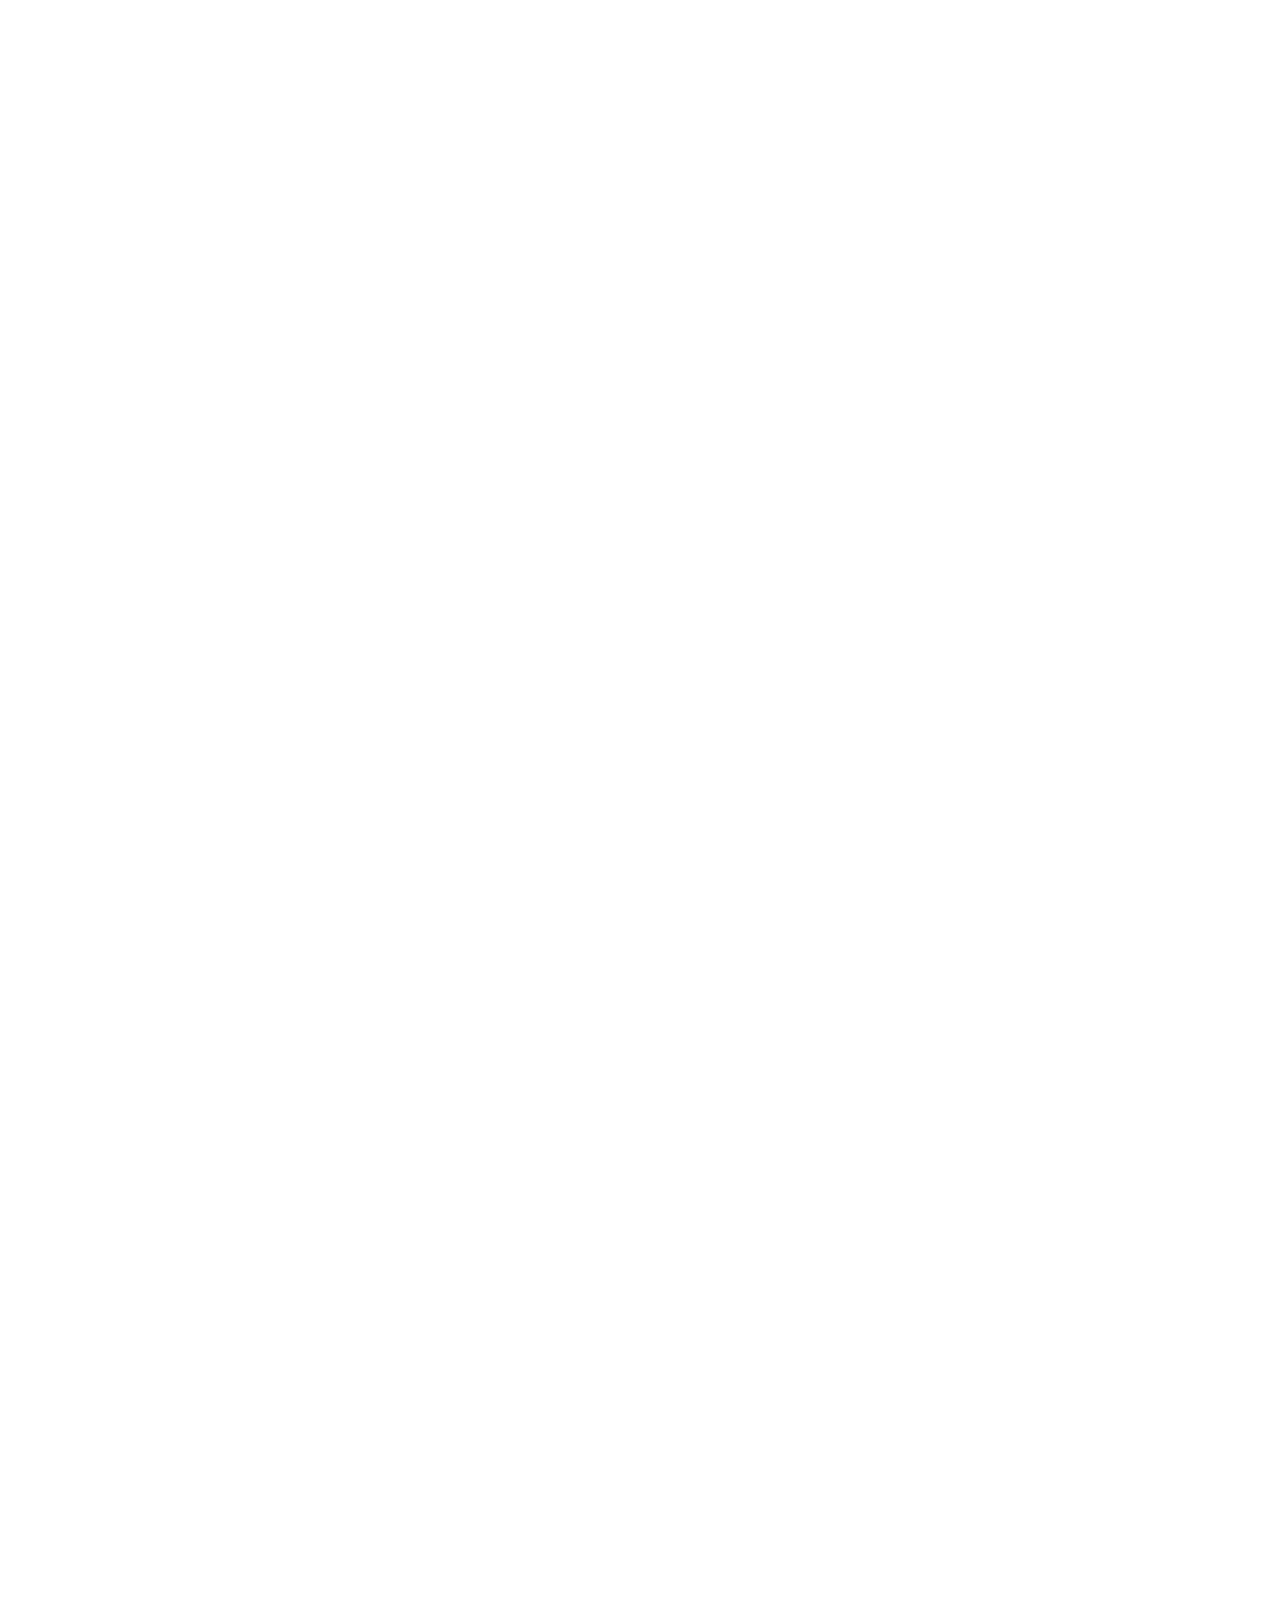
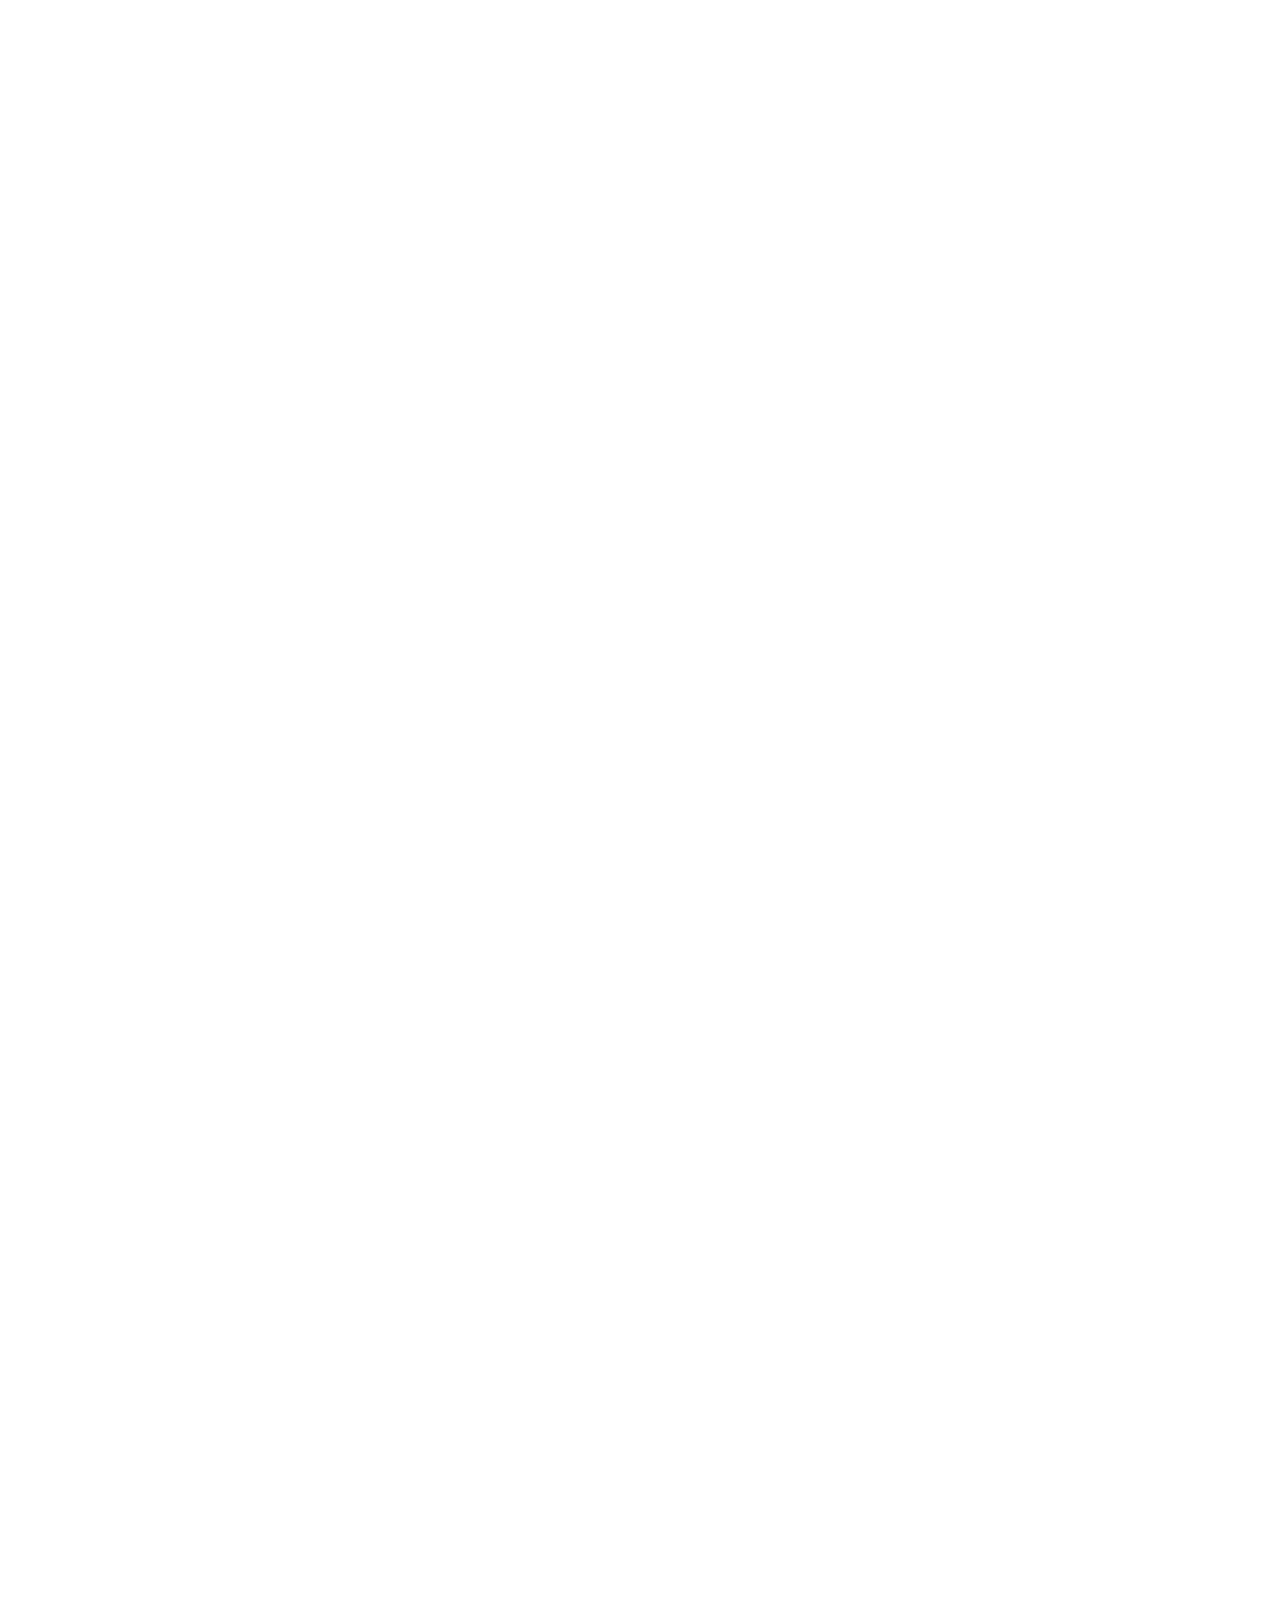
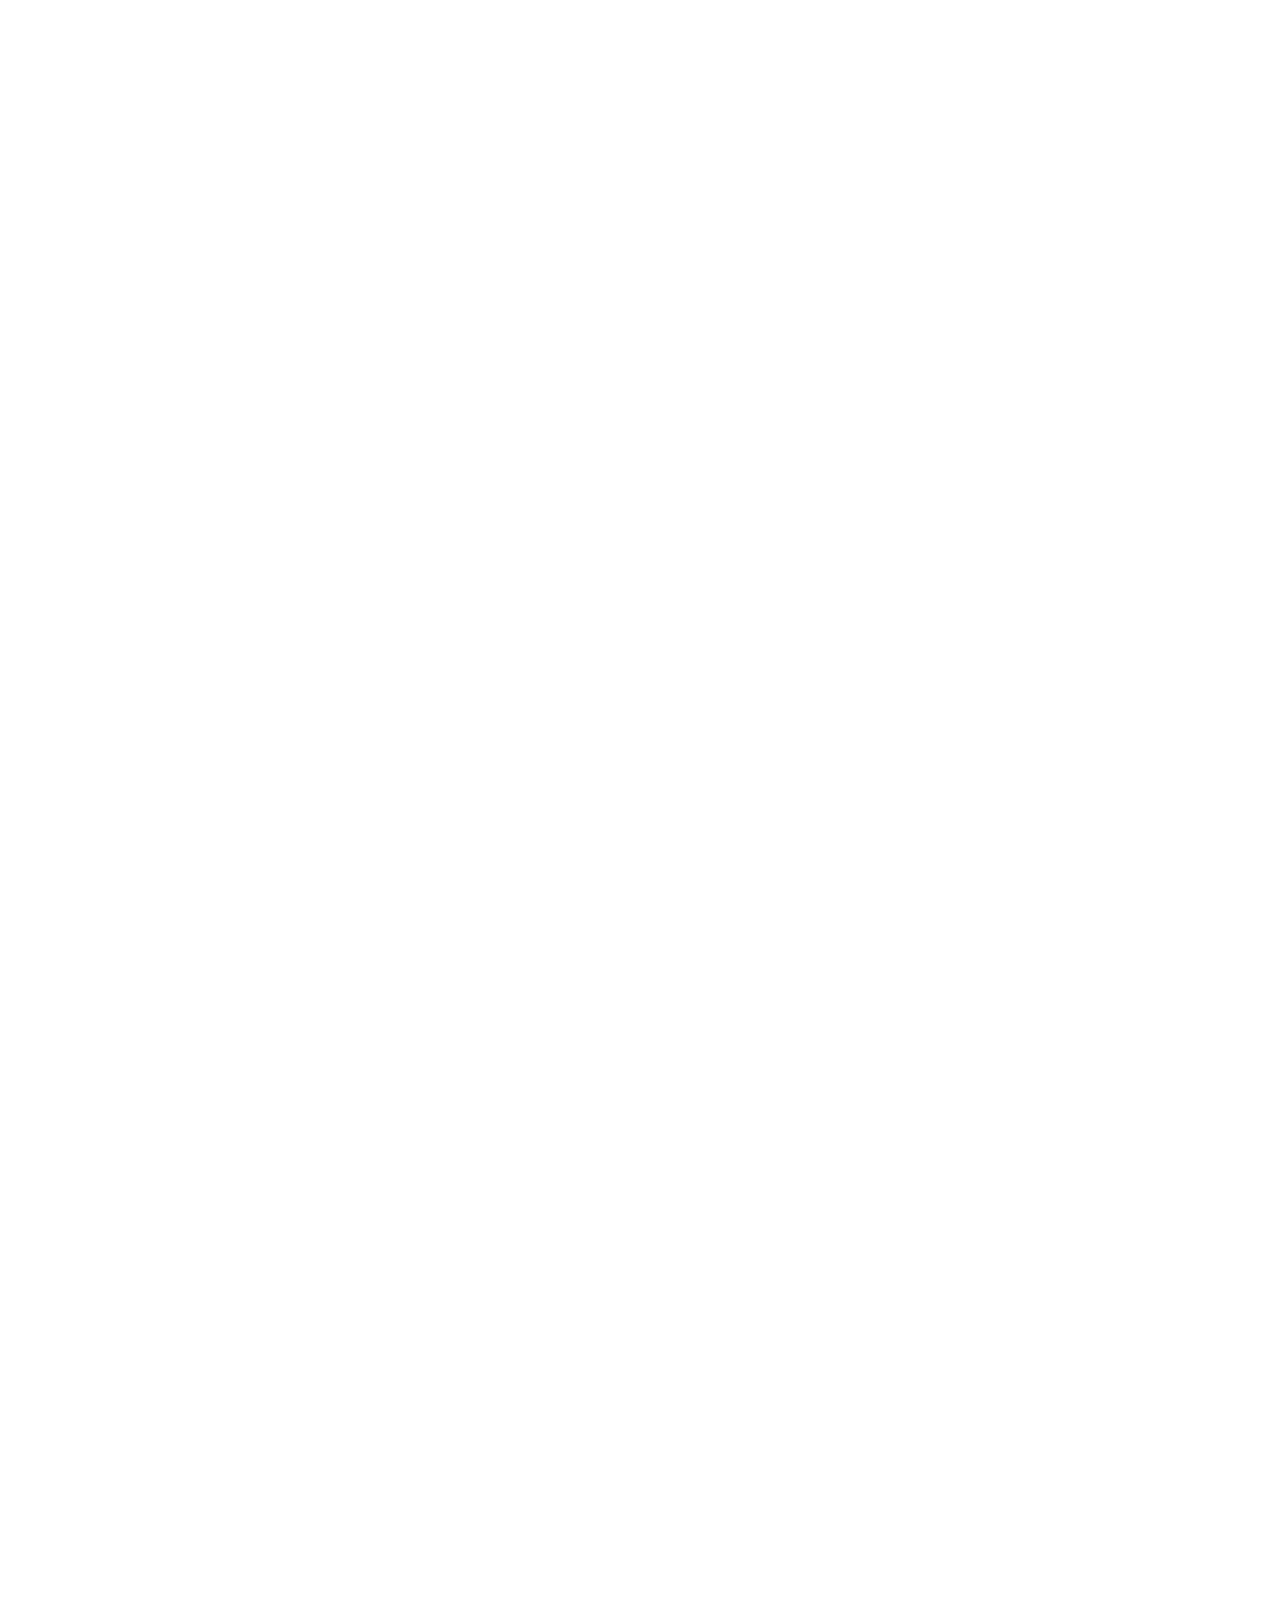
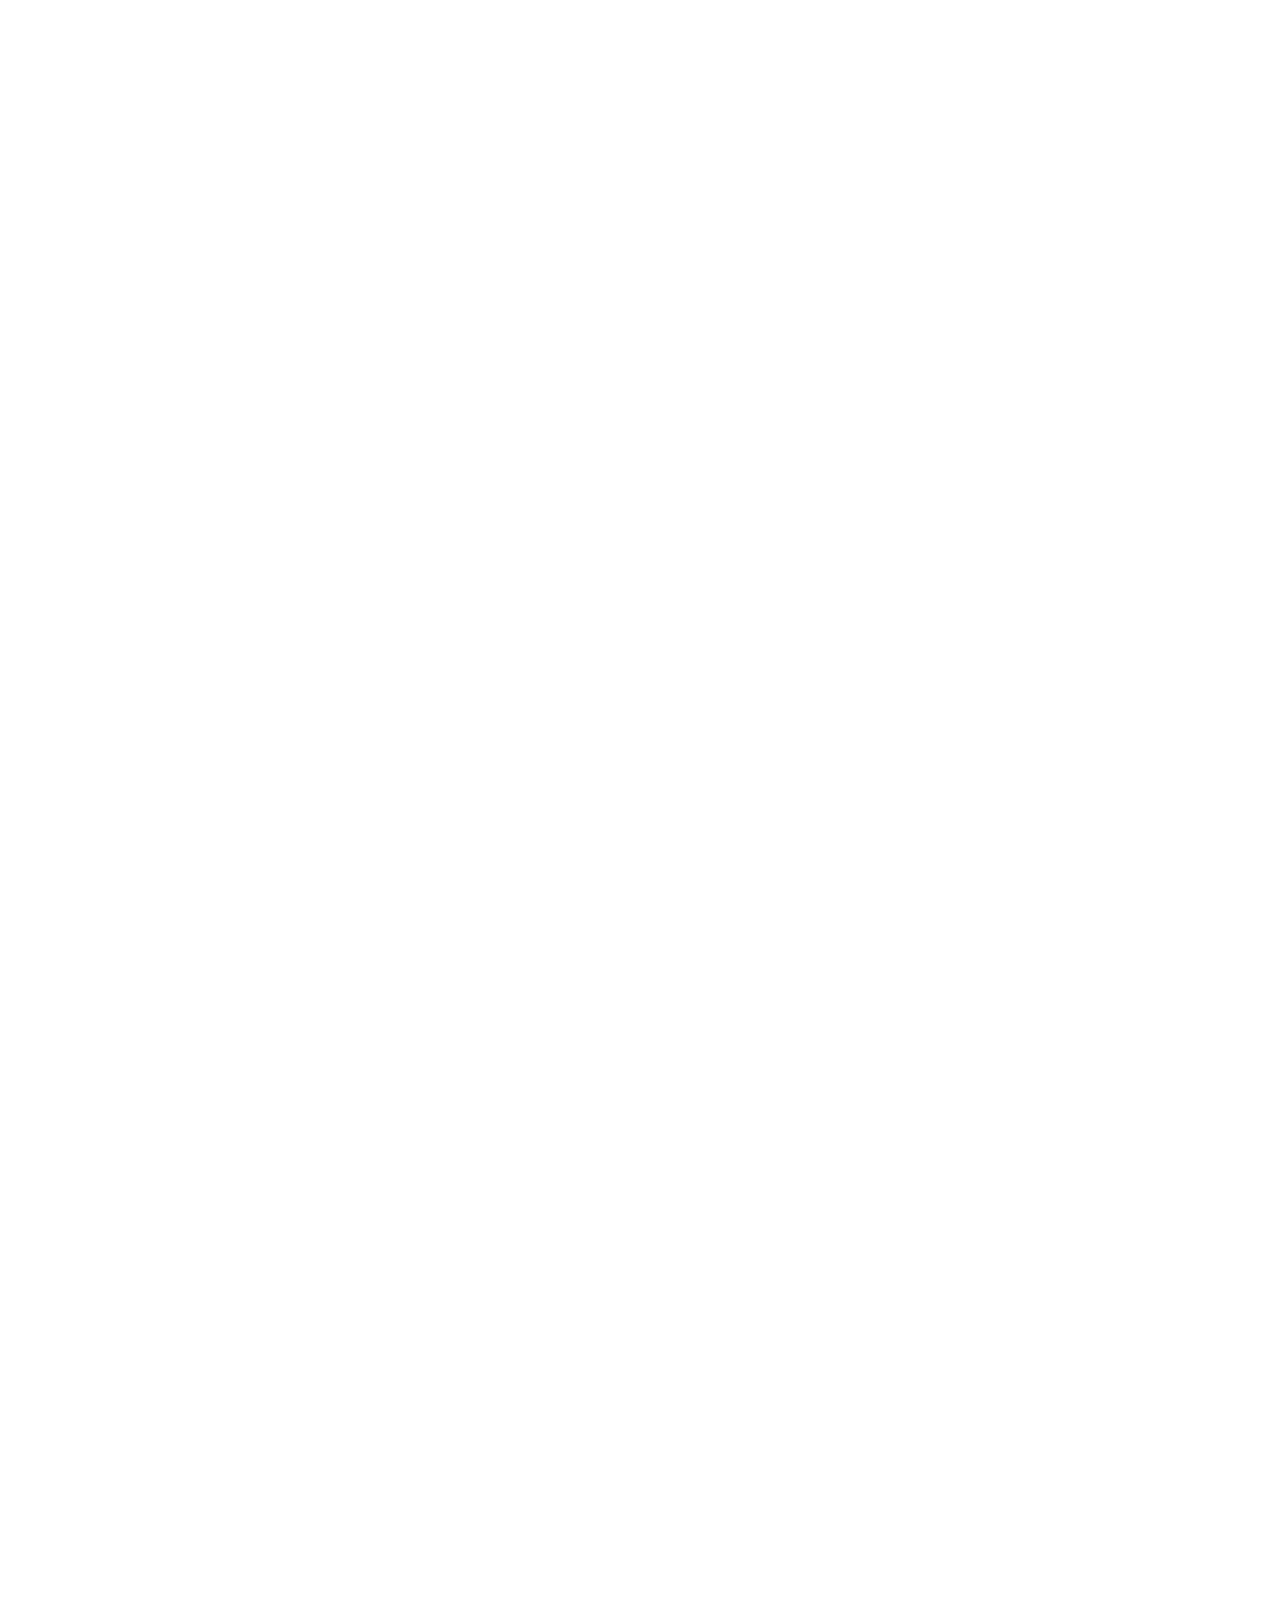
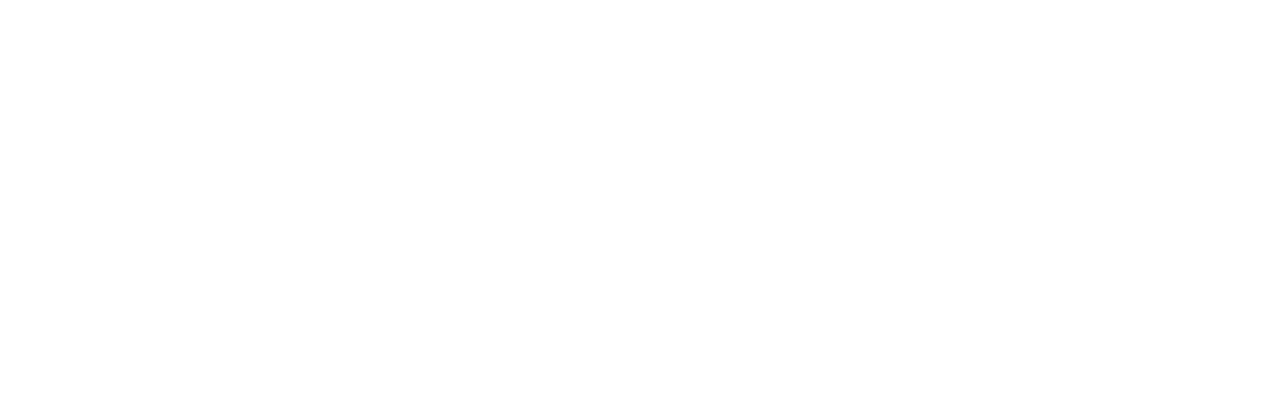
==== commit a8b30ce6: "1200 Footer begin" ====
--- a/index.html
+++ b/index.html
@@ -164,14 +164,14 @@
       <div class="yandex-map">
         <iframe src="https://yandex.ru/map-widget/v1/-/CBa7vGhE9C" width="100%" height="416" frameborder="0"></iframe>     
         <section class="geography">
-        <h2 class="visually-hidden">Как нас найти, карта.</h2>
-        <div class="geography-address">
-          <h3 class="geography-address-header">NЁRDS DESIGN STUDIO</h3>
-          <p class="geography-address-text">191186, Санкт-Петербург,<br>
-          ул. Б. Конюшенная, д. 19/8<br><br>
-          тел. +7 (812) 275-75-75</p>
-          <button type="button" class="button-letter" value="letter">Напишите нам</button>
-        </div>
+          <h2 class="visually-hidden">Как нас найти, карта.</h2>
+          <div class="geography-address">
+            <h3 class="geography-address-header">NЁRDS DESIGN STUDIO</h3>
+            <p class="geography-address-text">191186, Санкт-Петербург,<br>
+            ул. Б. Конюшенная, д. 19/8<br><br>
+            тел. +7 (812) 275-75-75</p>
+            <button type="button" class="button-letter" value="letter">Напишите нам</button>
+          </div>
         </section>
       </div>
       <div class="footer-social">
--- a/css/style.css
+++ b/css/style.css
@@ -360,7 +360,6 @@
 /*     border: 1px solid green;
     box-sizing: border-box; */
 }
-.products-list-item:nth-child(1),
 .products-list-item:nth-child(3n+1) {
     margin-left: 20px;
 }
@@ -632,7 +631,9 @@
     font-weight: 400;
 }
 .partners {
-    margin: 0;
+    /* margin: 0; */
+    width: 1200px;
+    margin: 0 auto;
     padding: 0;
     min-height: 180px;
     /* border: 1px solid orange;
@@ -643,7 +644,7 @@
     flex-direction: row;
     align-items: center;
     flex-wrap: wrap;
-    margin: 0 0 0 138px;
+    margin: 0;
     padding: 0;
     min-width: 30px;
     min-height: 20px;
@@ -659,6 +660,9 @@
     min-height: 20px;
     /* border: 1px solid blueviolet;
     box-sizing: border-box; */
+}
+.partners-items:nth-child(7n + 1) {
+    margin-left: 20px;
 }
 .partners-href {
     position: relative;
@@ -686,7 +690,7 @@
     min-height: 20px;
 }
 .partners-logo2{
-    margin: 48px 0 0 29px;
+    margin: 47px 0 0 25px;
     padding: 0;
     min-height: 20px;
 }
@@ -696,7 +700,7 @@
     min-height: 20px;
 }
 .partners-logo4{
-    margin: 54px 0 0 47px;
+    margin: 52px 0 0 45px;
     padding: 0;
     min-height: 20px;
 }
@@ -717,17 +721,26 @@
     /* border: 1px solid blueviolet;
     box-sizing: border-box; */
 }
+.yandex-map {
+    margin: 0;
+    padding: 0;
+    position: relative;
+}
 .geography{
+    left: 0;
+    top: 0;
+    position: absolute;
     display: flex;
     flex-direction: row;
-    max-width: 1440px;
+    /* max-width: 1440px; */
     /* height: 416px; */
+    width: 1160px;
+    margin: 0 auto;
     height: 0;
-    margin: 0;
     padding: 0;
     /* background-image: url("../img/map.png"); */
-    /* border: 1px solid rgb(83, 43, 226);
-    box-sizing: border-box;  */ 
+    border: 1px solid rgb(83, 43, 226);
+    box-sizing: border-box;
 }
 .geography-address {
     display: flex;
@@ -1869,14 +1882,3 @@
 .modal-error {
     animation: shake 0.6s;
 }
-.yandex-map {
-    margin: 0;
-    padding: 0;
-    position: relative;
-}
-.geography {
-    position: absolute;
-    left: 0;
-    top: 0;
-    /* z-index: 105; */
-}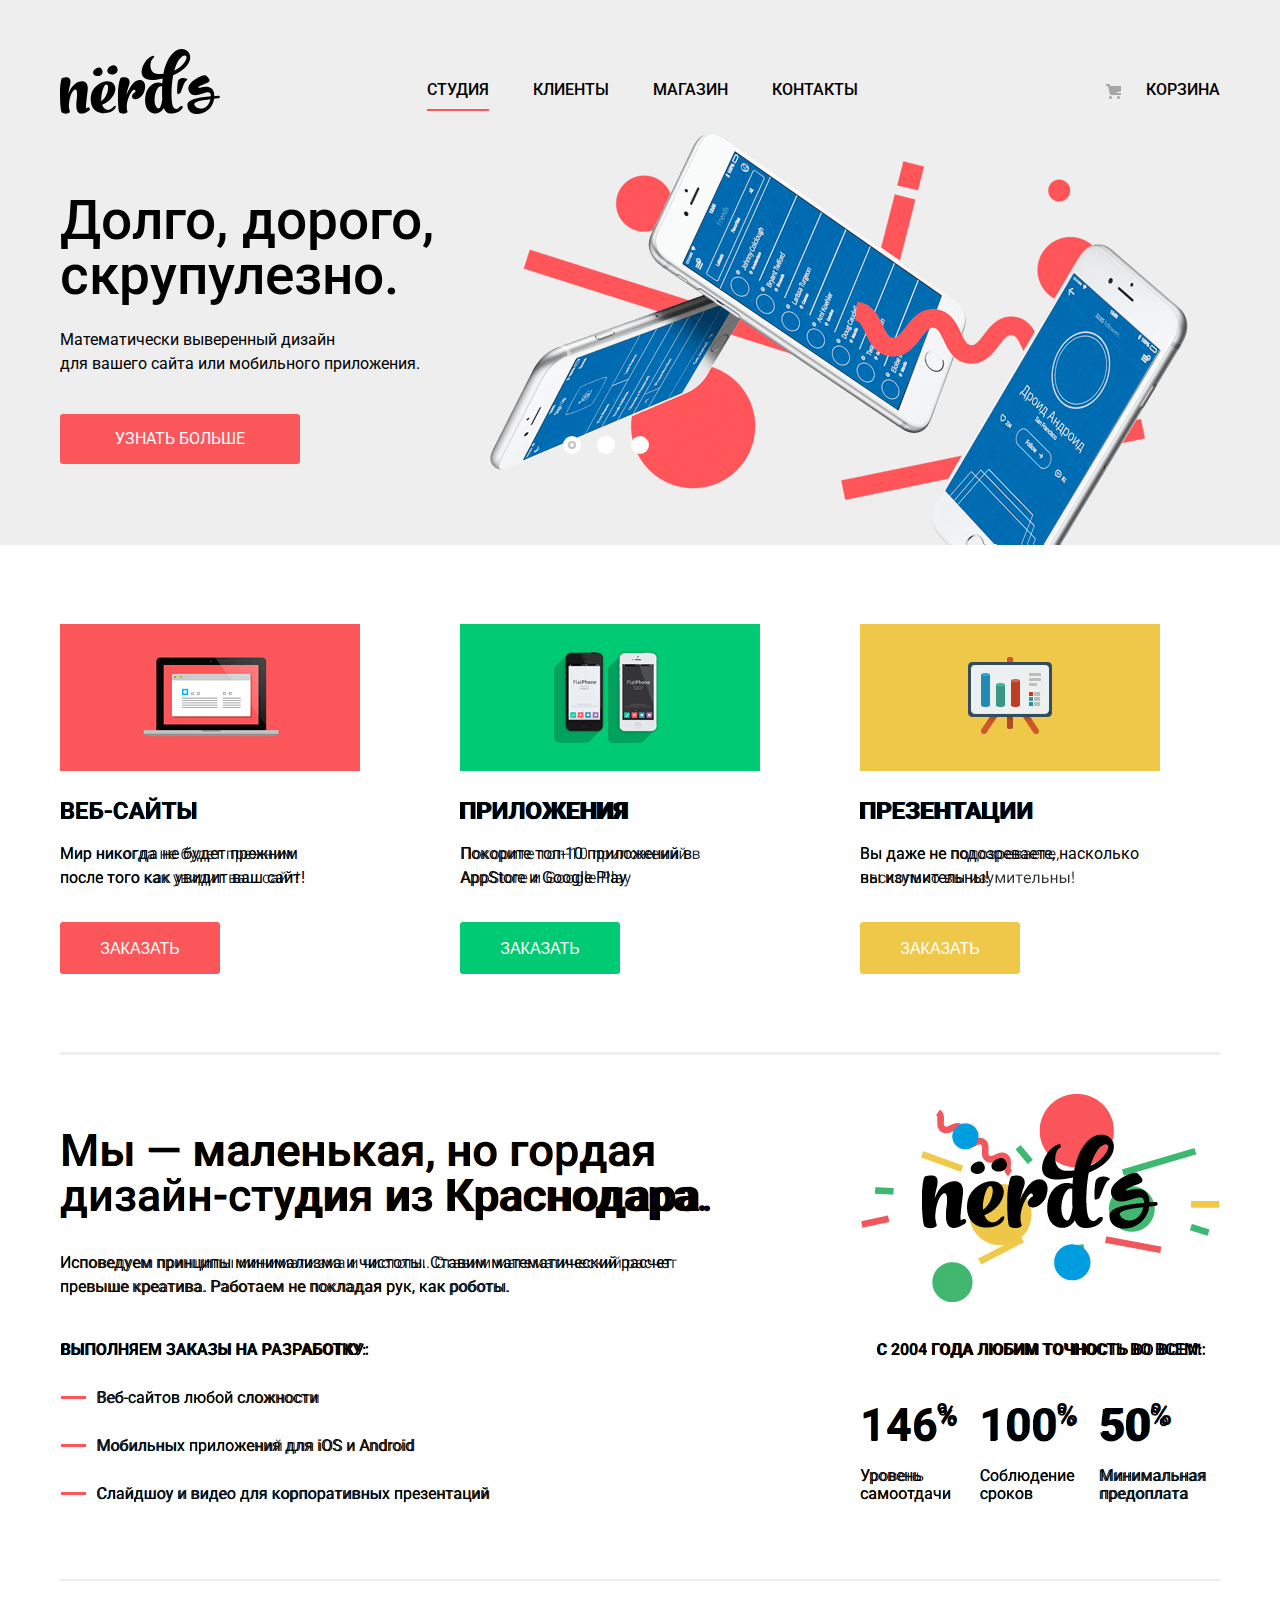
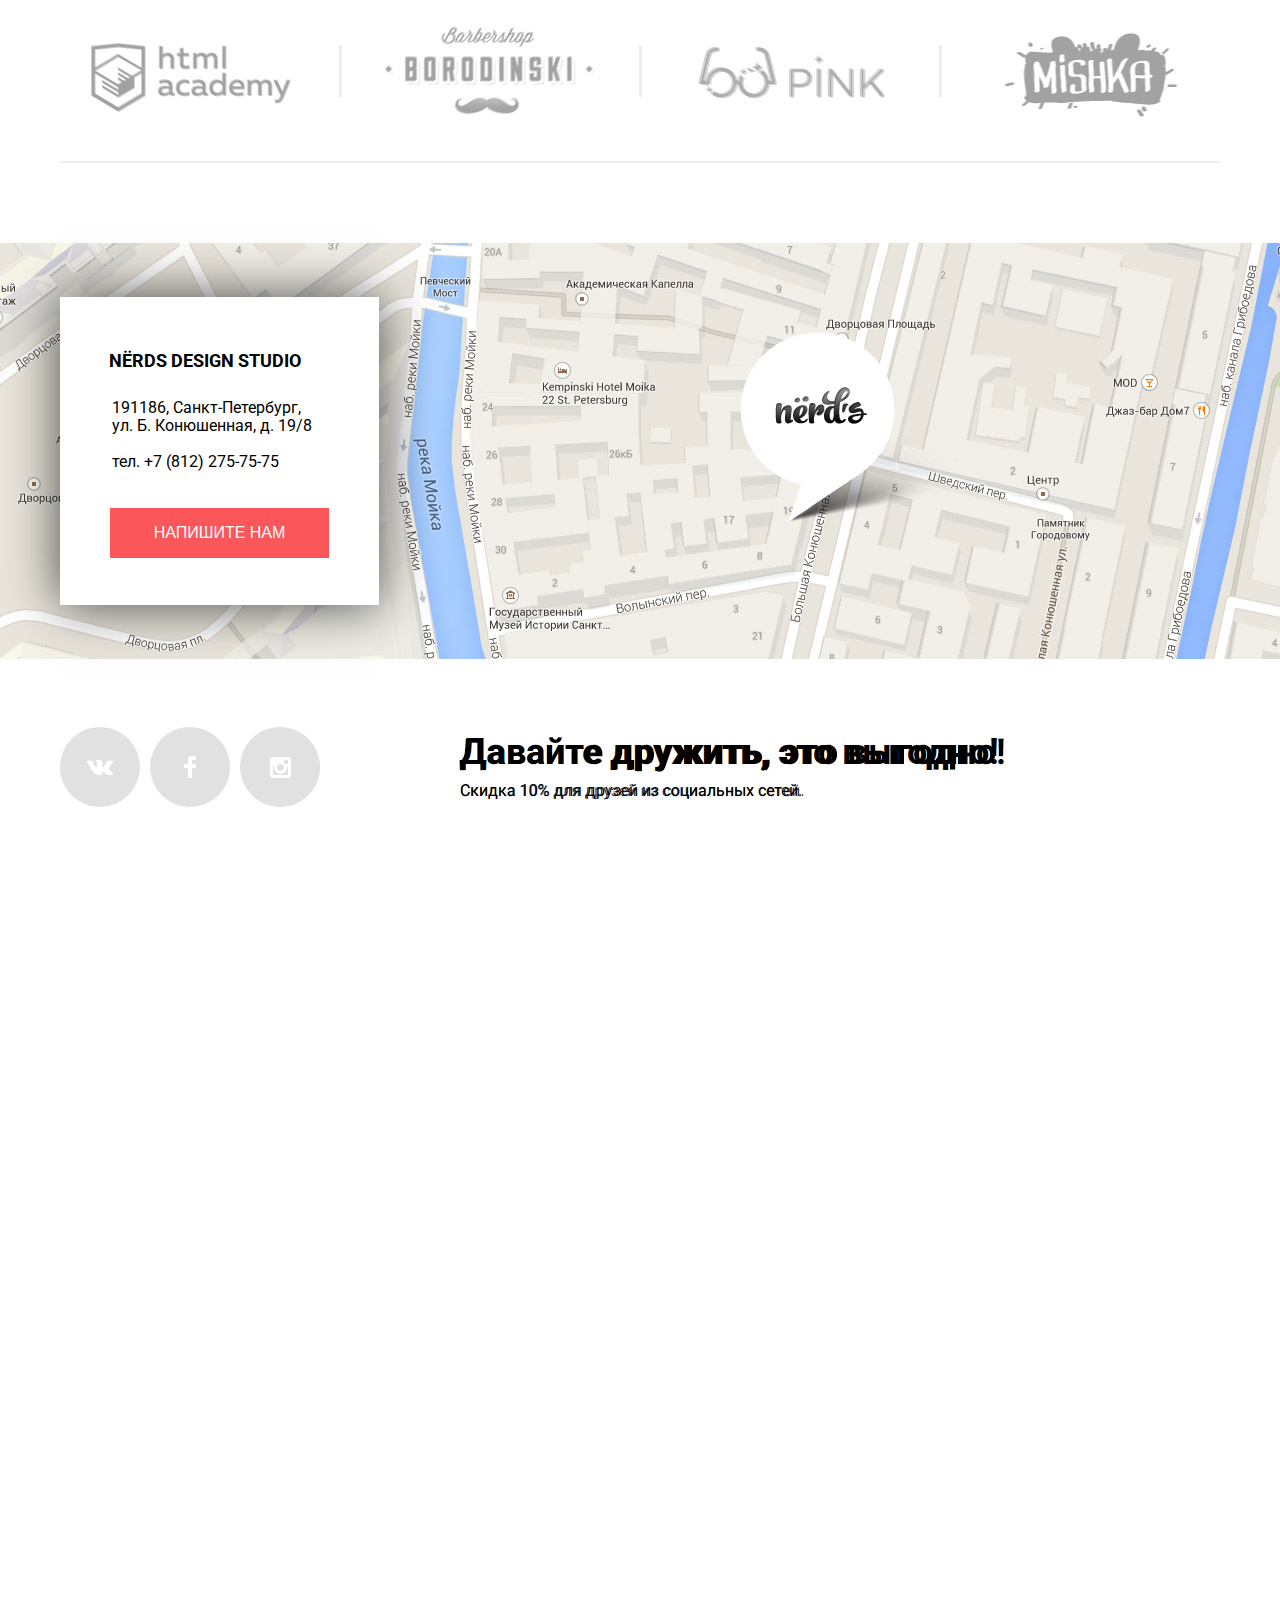
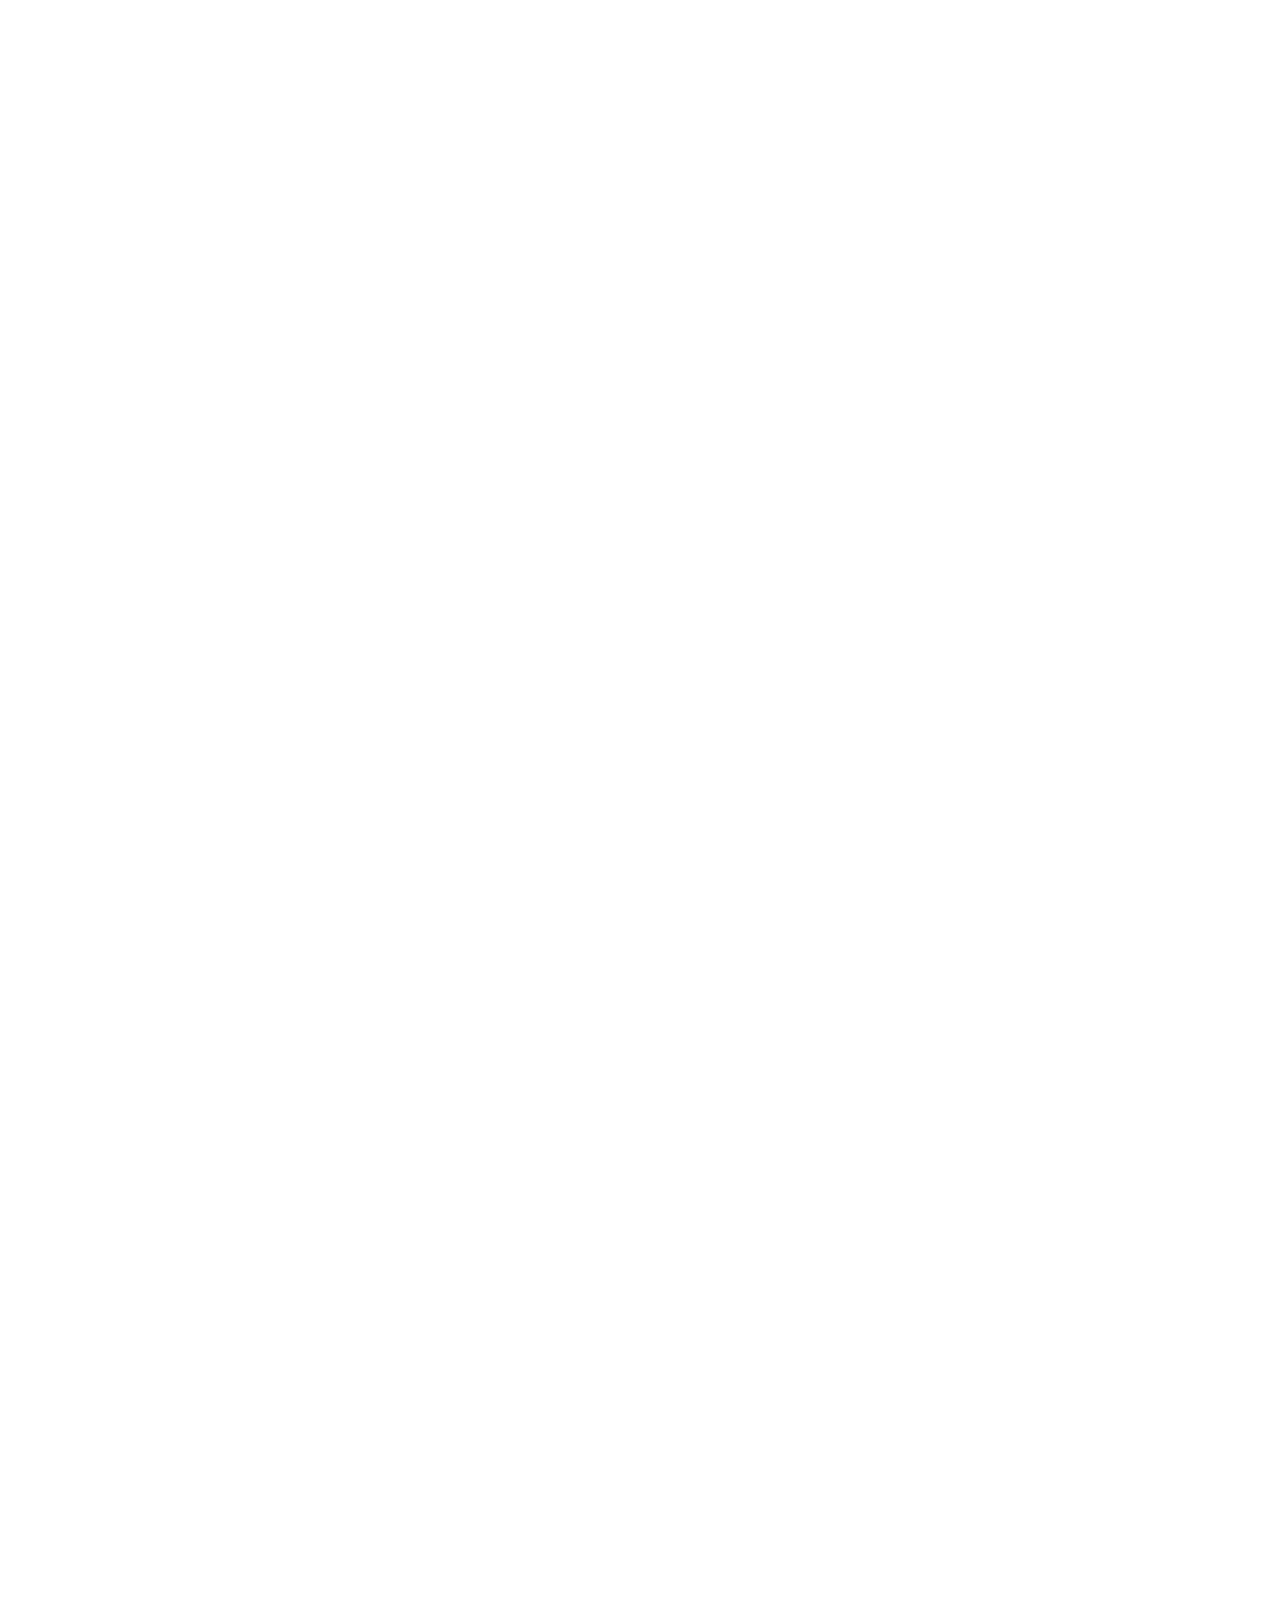
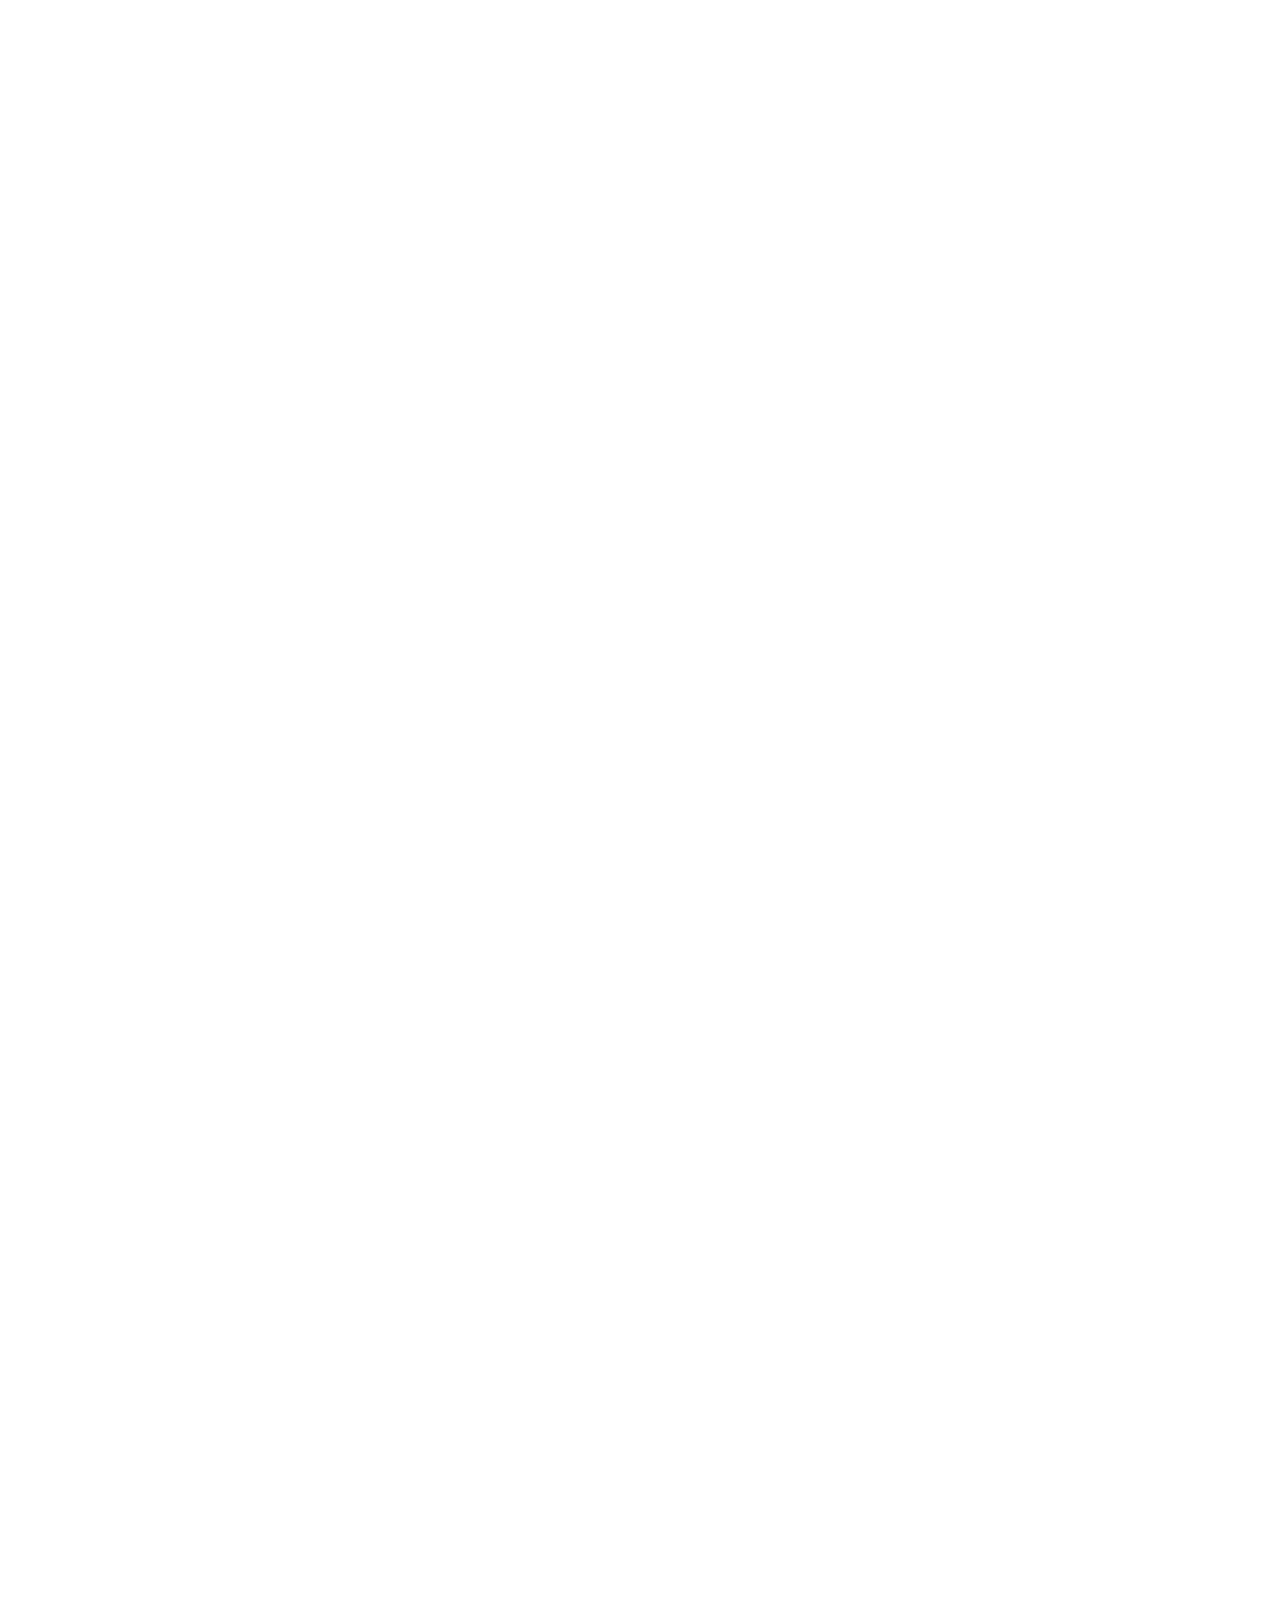
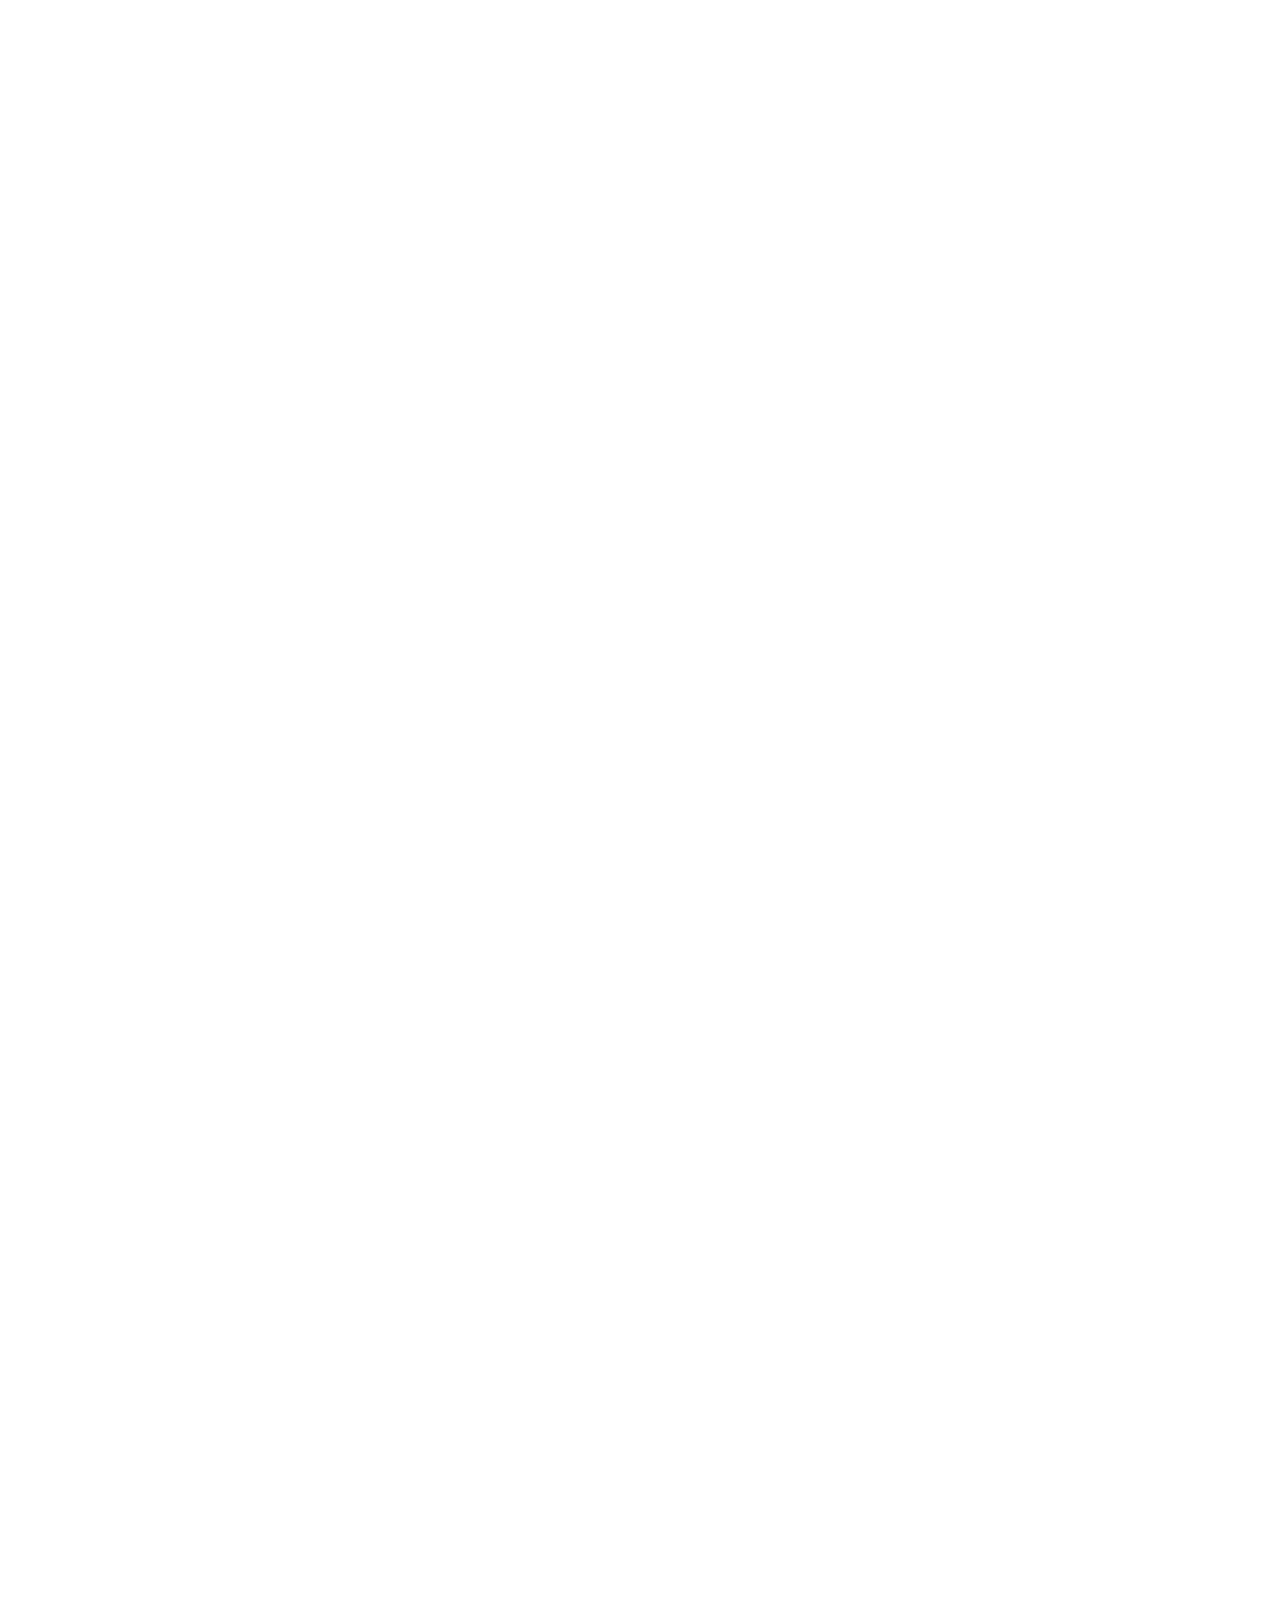
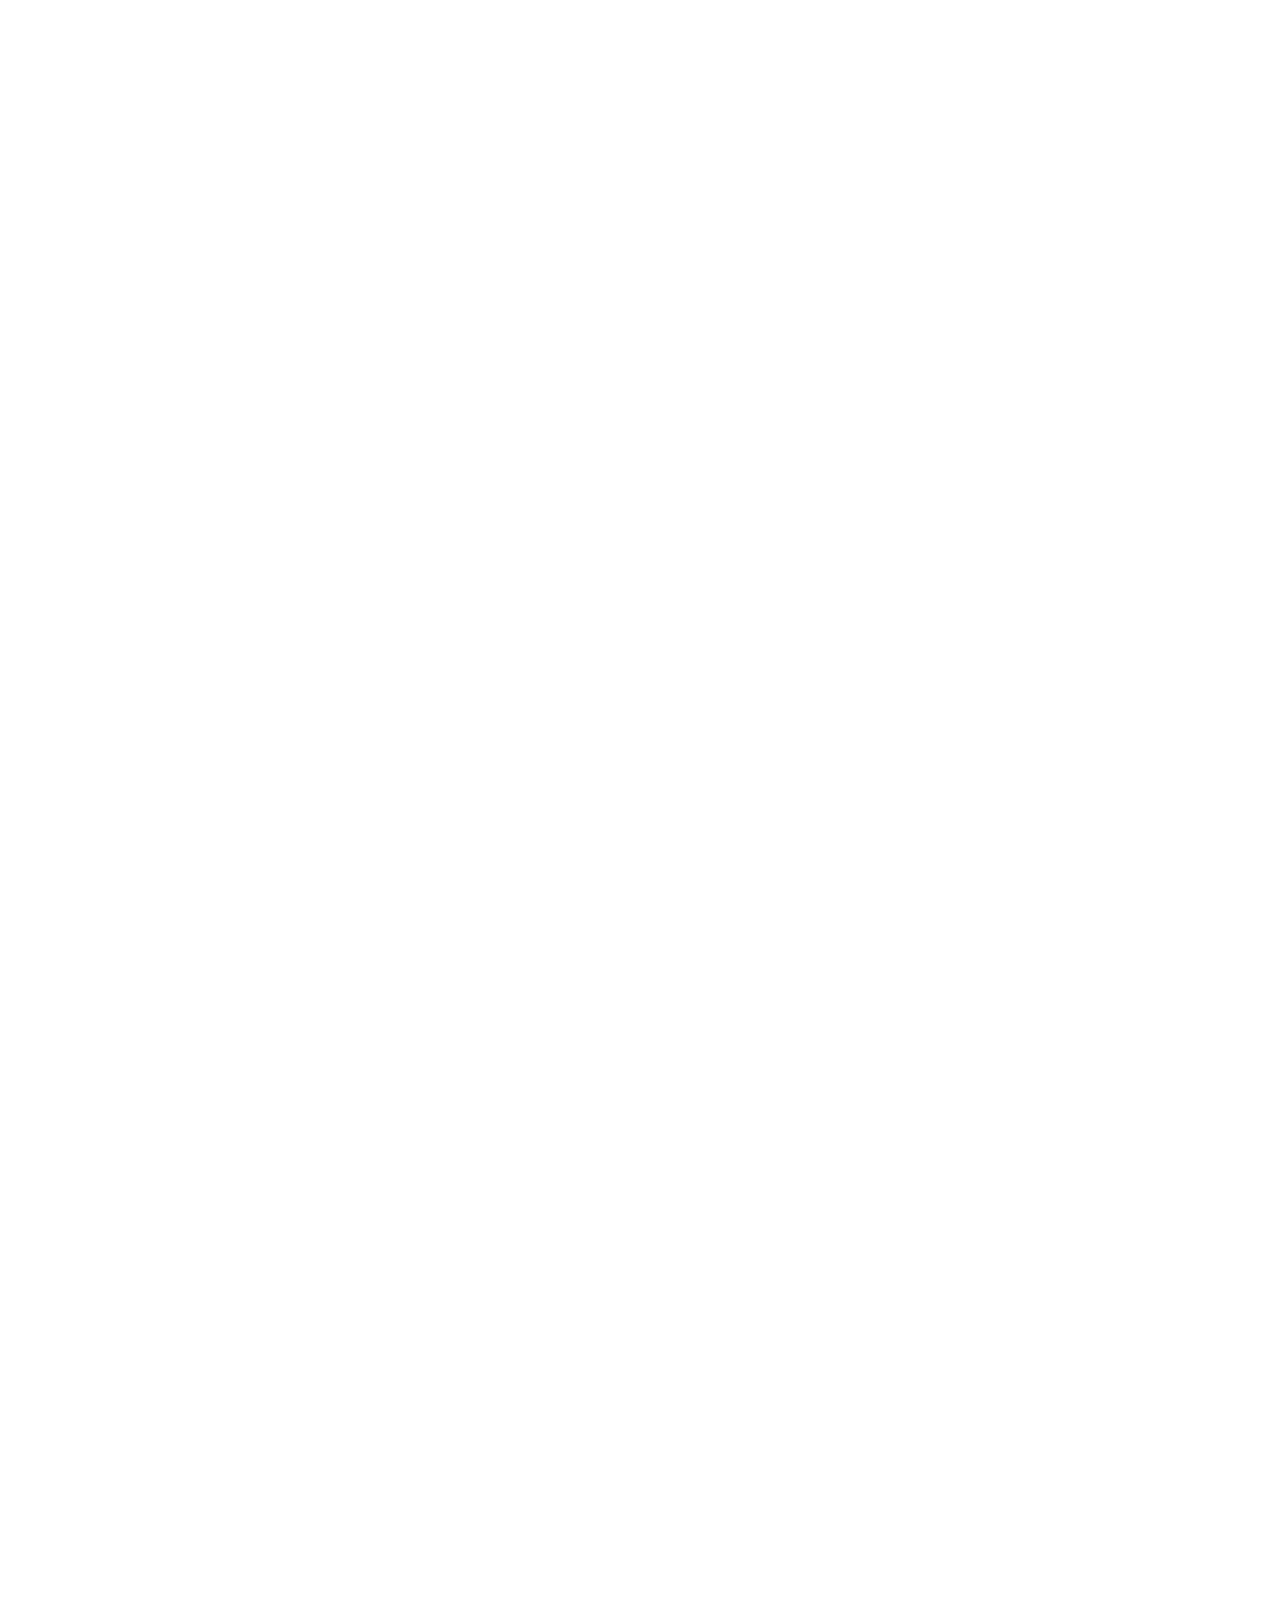
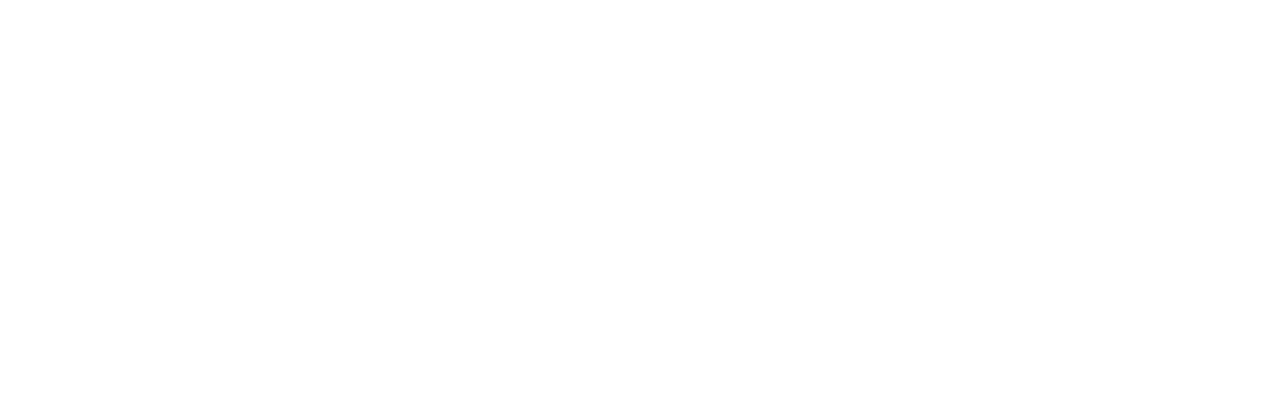
==== commit 823c0e16: "1200 Index" ====
--- a/index.html
+++ b/index.html
@@ -63,7 +63,6 @@
           <li class="products-list-item">
             <p class="products-list-item-header">Веб-Сайты</p>
             <p class="products-list-item-text">Мир никогда не будет прежним после того как увидит ваш сайт!</p>
-            <!--Вызов формы заказа. Должен содержать информацию, что это Веб-Сайт-->
             <form class="products-form" action="https://echo.htmlacademy.ru" method="post">
                 <button class="products-list-button1" type="submit" name="product-value" value="web-site">Заказать</button>
             </form>  
@@ -72,21 +71,17 @@
           <li class="products-list-item">
               <p class="products-list-item-header">Приложения</p>
               <p class="products-list-item-text">Покорите топ-10 приложений в AppStore и Google Play</p>
-              <!--Вызов формы заказа. Должен содержать информацию, что это Приложения-->
               <form class="products-form" action="https://echo.htmlacademy.ru" method="post">
                 <button class="products-list-button2" type="submit" name="product-value" value="application">Заказать</button>
               </form>
-              <!--<span class="button gallery-button gallery-button-order">Заказать</span>-->
               <img class="products-list-item-image" src="img/illustration-2.png" width="300" height="146" alt="Приложения">
           </li>
           <li class="products-list-item">
               <h3 class="products-list-item-header">Презентации</h3>
               <p class="products-list-item-text">Вы даже не подозреваете, насколько вы изумительны!</p>
-              <!--Вызов формы заказа. Должен содержать информацию, что это Презентации-->
               <form class="products-form" action="https://echo.htmlacademy.ru" method="post">
                 <button class="products-list-button3" type="submit" name="product-value" value="presentation">Заказать</button>
               </form>
-              <!--<span class="button gallery-button gallery-button-order">Заказать</span>-->
               <img class="products-list-item-image" src="img/illustration-3.png" width="300" height="146" alt="Презентации">
           </li>
         </ul>
@@ -196,7 +191,6 @@
         </div>
       </div>
     </footer>
-    <!--Форма с сообщением-->
     <section class="modal modal-letter form-close">
       <h2 class="form-header">Напишите нам</h2>
       <form class="form-letter" action="https://echo.htmlacademy.ru" method="post">   
@@ -220,9 +214,6 @@
       </form>
       <button class="modal-close" type="button">Закрыть</button> 
     </section>
-    <!--Форма с сообщением конец-->
-    <!-- ****** Java Script ******** -->
     <script src="js/scripts.js"></script>
-    <!-- ****** Java Script Конец ******** -->
   </body>
 </html>--- a/css/style.css
+++ b/css/style.css
@@ -715,7 +715,7 @@
 }
 .main-foter {
     max-width: 1440px;
-    min-height: 713px;
+    min-height: 416px;
     margin: 0 auto;
     padding: 0;
     /* border: 1px solid blueviolet;
@@ -725,9 +725,11 @@
     margin: 0;
     padding: 0;
     position: relative;
+    /* border: 1px solid blueviolet;
+    box-sizing: border-box; */
 }
 .geography{
-    left: 0;
+    left: 50%;
     top: 0;
     position: absolute;
     display: flex;
@@ -735,19 +737,20 @@
     /* max-width: 1440px; */
     /* height: 416px; */
     width: 1160px;
-    margin: 0 auto;
+    margin-left: -580px;
+    /* margin: 0 auto; */
     height: 0;
     padding: 0;
     /* background-image: url("../img/map.png"); */
-    border: 1px solid rgb(83, 43, 226);
-    box-sizing: border-box;
+    /* border: 1px solid rgb(83, 43, 226);
+    box-sizing: border-box; */
 }
 .geography-address {
     display: flex;
     flex-direction: column;
     width: 319px;
     height: 308px;
-    margin: 54px 0 0 140px;
+    margin: 54px 0 0 0;
     padding: 0;
     background-color: white;
     box-shadow: 0 0 50px rgba(0, 0, 0, 0.7);
@@ -806,9 +809,10 @@
 .footer-social {
     display: flex;
     flex-direction: row;
-    max-width: 1440px;
-    height: 217px;
+    max-width: 1160px;
+    min-height: 100px;
     margin: 0 auto;
+    margin-top: 0;
     padding: 0;
     /* border: 1px solid rgb(83, 43, 226);
     box-sizing: border-box; */
@@ -816,12 +820,15 @@
 .footer-social ul {
     display: flex;
     flex-wrap: wrap;
-    justify-content: space-between;
-    align-items: center;
-    width: 260px;
+    justify-content: flex-start;
+    /* align-items: center; */
+    width: 400px;
     list-style: none;
     margin: 0 auto;
-    padding: 0;
+    margin-top: 61px;
+    padding: 0;
+    /* border: 1px solid rgb(83, 43, 226);
+    box-sizing: border-box; */
 }
 .social-button {
     display: flex;
@@ -829,8 +836,12 @@
     justify-content: center;
     width: 80px;
     height: 80px;
+    margin-right: 10px;
+    margin-bottom: 10px;
     border-radius: 50%;
     background-color: #e1e1e1;
+    /* border: 1px solid rgb(83, 43, 226);
+    box-sizing: border-box; */
 }
 .social-button:hover {
     color: #ffffff;
@@ -848,15 +859,15 @@
     display: flex;
     flex-direction: column;
     justify-content: flex-start;
-    width: 900px;
-    height: 217px;
+    width: 760px;
+    min-height: 10px;
     margin: 0;
     padding: 0;
    /*  border: 1px solid rgb(43, 226, 171);
     box-sizing: border-box; */
 }
 .main-footer-tagline {
-    margin: 74px 0 0 0;
+    margin: 68px 0 0 0;
     padding: 0;
     font-size: 36px;
     line-height: 36px;
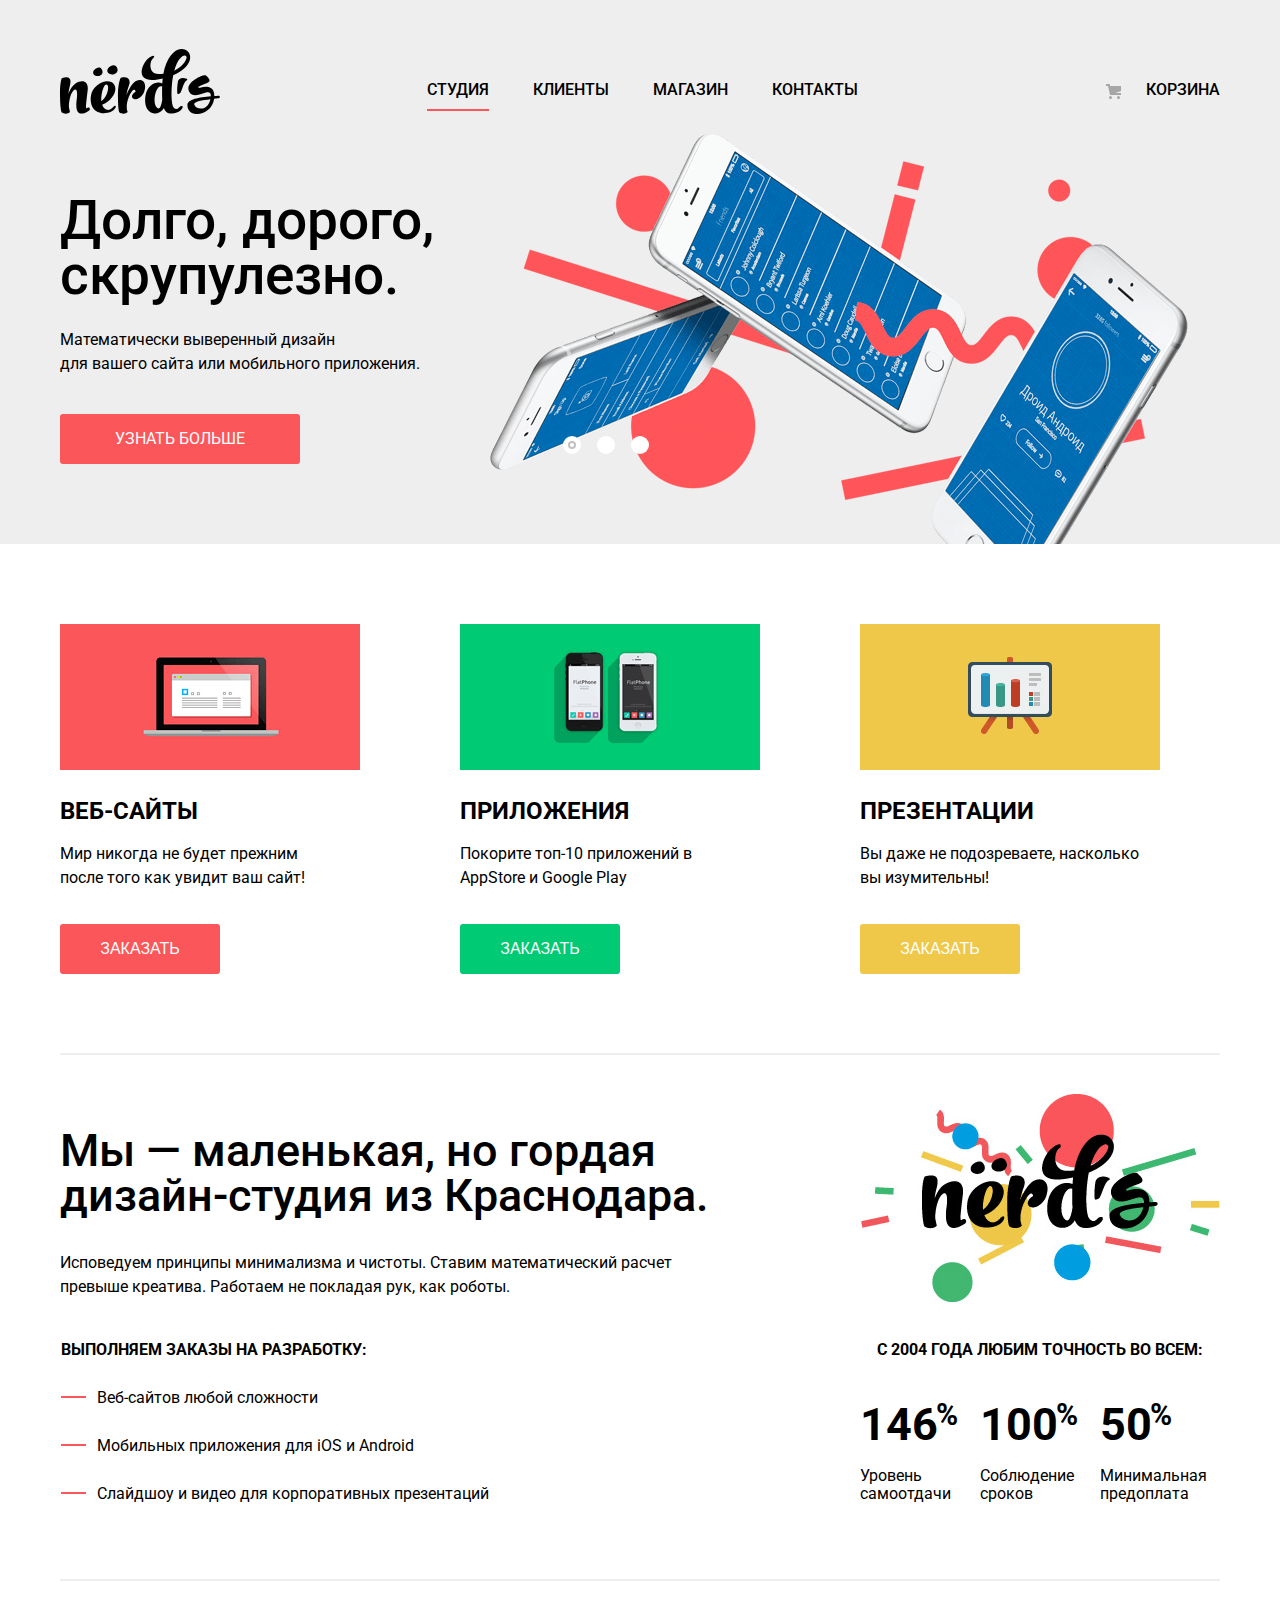
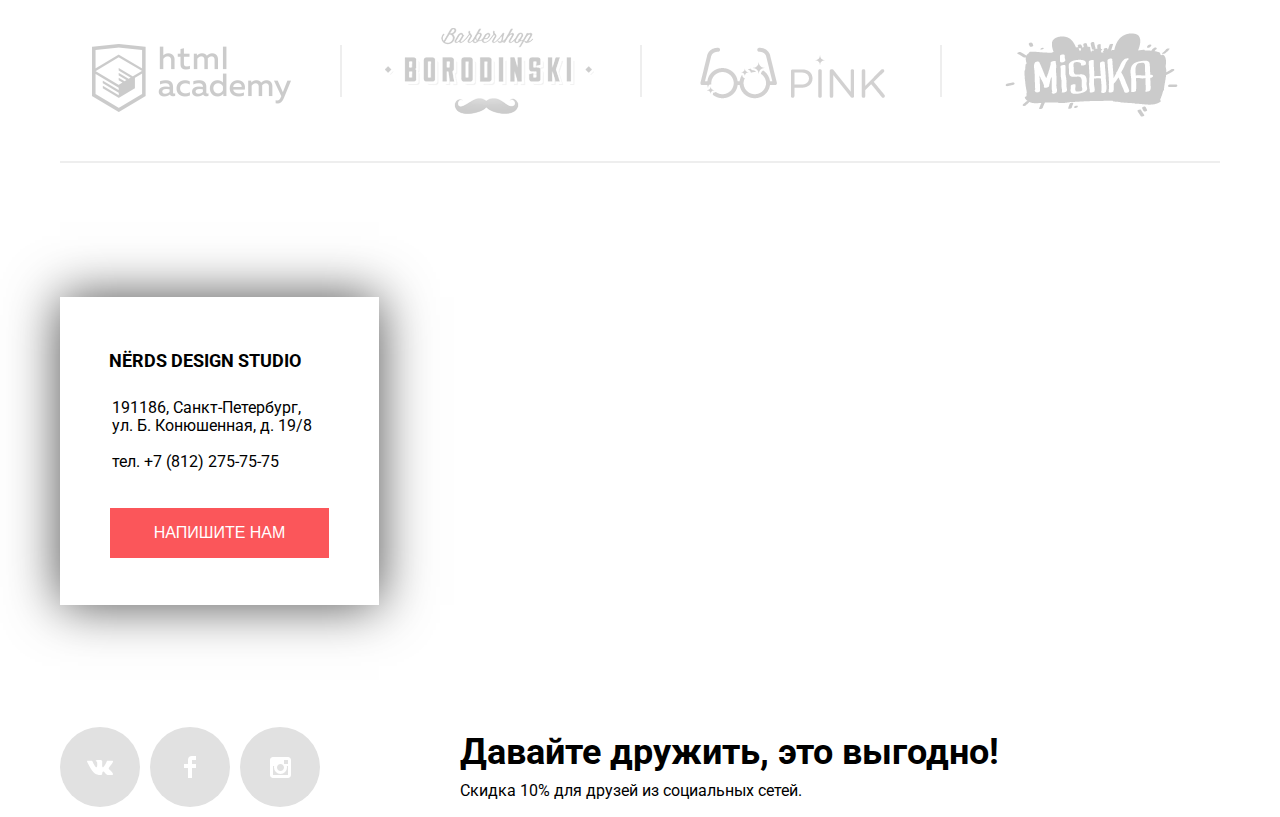
==== commit a6ee83ca: "Финальная проверка 1.3" ====
--- a/index.html
+++ b/index.html
@@ -125,28 +125,28 @@
         <ul class="partners-list">
           <li class="partners-items">
             <a class="partners-href" href="https://htmlacademy.ru/intensive/htmlcss">
-              <img class="partners-img partners-logo1" src="img/logo-1.0.png" alt="HTML Academy">
+              <img class="partners-img partners-logo1" width="199" height="68" src="img/logo-1.0.png" alt="HTML Academy">
               <span class="visually-hidden">HTML Academy</span>  
             </a>    
           </li>
           <li class="partners-items-separator"></li>
           <li class="partners-items">
             <a class="partners-href" href="#">
-              <img class="partners-img partners-logo2" src="img/logo-2.0.png" alt="Барбершоп Бородинский">
+              <img class="partners-img partners-logo2" width="209" height="90" src="img/logo-2.0.png" alt="Барбершоп Бородинский">
               <span class="visually-hidden">Барбершоп Бородинский</span>
             </a>
           </li>
           <li class="partners-items-separator"></li>
           <li class="partners-items">
             <a class="partners-href" href="#">
-              <img class="partners-img partners-logo3" src="img/logo-3.0.png" alt="PINK">
+              <img class="partners-img partners-logo3" width="185" height="52" src="img/logo-3.0.png" alt="PINK">
               <span class="visually-hidden">PINK</span>
             </a>  
             </li>
           <li class="partners-items-separator"></li>
           <li class="partners-items">
             <a class="partners-href" href="#">
-              <img class="partners-img partners-logo4" src="img/logo-4.0.png" alt="MISHKA">
+              <img class="partners-img partners-logo4" width="173" height="84" src="img/logo-4.0.png" alt="MISHKA">
               <span class="visually-hidden">MISHKA</span>
             </a>
           </li>
--- a/css/style.css
+++ b/css/style.css
@@ -1,12 +1,3 @@
-body {
-/* Временно для сетки */
-    background-image: url("../img/view/nerds-index.jpg");
-    /* background-image: url("../img/view/nerds-catalog.jpg"); */
-    background-size: 1440px auto;
-    background-repeat: no-repeat;
-    background-position: top center;
-    height: 10000px;
-  }
 .visually-hidden:not(:focus):not(:active),
 input[type="checkbox"].visually-hidden,
 input[type="radio"].visually-hidden {
@@ -31,8 +22,6 @@
     max-width: 1440px;
     margin: 0 auto;
     background-color: #eeeeee;
-    /* background: rgba(234, 255, 45, 0.2);
-    box-shadow: inset 0 0 0 2px rgb(234, 255, 45); */
 }
 .main-navigation {
     width: 1200px;
@@ -935,8 +924,9 @@
     box-sizing: border-box; */
 }
 .shop-header h1 {
+    width: 1160px;
     display: inline-block;
-    margin: 77px 140px 107px 140px;
+    margin: 77px 0 107px 0;
     font-size: 55px;
     line-height: 55px;
     font-weight: 500;
@@ -946,7 +936,8 @@
     /* text-align: center; */
 }
 .shop-main {
-    margin: 0;
+    width: 1160px;
+    margin: 0 auto;
     padding: 0;
     min-height: 70px;
     display: flex;
@@ -958,7 +949,7 @@
 .filters-cost {
     width: 260px;
     min-height: 270px;
-    margin: 0 0 0 140px;
+    margin: 0;
     padding: 58px 0 0 0;
     /* border: 1px solid rgb(147, 226, 43);
     box-sizing: border-box; */
@@ -992,7 +983,7 @@
     content: "";
   
     position: absolute;
-    left: -36px; /* Координаты радиокнопок */
+    left: -37px; /* Координаты радиокнопок */
     top: -4px;
     width: 26px;
     height: 26px;
@@ -1002,11 +993,12 @@
     box-sizing: border-box;
     border-radius: 50%;
  }
+ .filter-input-radio:focus + label::before,
  .filter-input-radio:hover + label::before {
     content: "";
   
     position: absolute;
-    left: -36px; /* Координаты радиокнопок */
+    left: -37px; /* Координаты радиокнопок */
     top: -4px;
     width: 26px;
     height: 26px;
@@ -1020,7 +1012,7 @@
     content: "";
   
     position: absolute;
-    left: -36px; /* Координаты радиокнопок */
+    left: -37px; /* Координаты радиокнопок */
     top: -4x;
     width: 26px;
     height: 26px;
@@ -1034,7 +1026,7 @@
   
     position: absolute;
     top: 5px; /* Координаты точек в радиокнопке */
-    left: -27px;
+    left: -28px;
 
     width: 8px;
     height: 8px;
@@ -1043,12 +1035,13 @@
     background-color: #b8b8b8;
     border-radius: 50%;
 }
+.filter-input-radio:checked:focus + label::after,
 .filter-input-radio:checked:hover + label::after {
     content: "";
   
     position: absolute;
     top: 5px; /* Координаты точек в радиокнопке */
-    left: -27px;
+    left: -28px;
 
     width: 8px;
     height: 8px;
@@ -1082,11 +1075,12 @@
     cursor: pointer;
     /* user-select: none; */
   }
+  .filter-option:focus label,
   .filter-option:hover label {
     position: relative;
   
     display: block;
-    color: #444444;
+    color: #111111;
     cursor: pointer;
     /* user-select: none; */
   }
@@ -1115,6 +1109,7 @@
     background-position: 0 0;
     opacity: 0.4;
 }
+.filter-input-checkbox:focus + label::before,
 .filter-input-checkbox:hover + label::before {
     content: "";
     position: absolute;
@@ -1147,6 +1142,7 @@
     background-position: 0 0;
     opacity: 0.1;
 }
+.filter-input-checkbox:checked:focus + label::before,
 .filter-input-checkbox:checked:hover + label::before,
 .filter-input-checkbox:checked + label::before {
     display: none;
@@ -1167,8 +1163,9 @@
     background-repeat: no-repeat;
     background-position: 0 0;
     opacity: 0.4;
-  }
-  .filter-input-checkbox:checked:hover + label::after {
+}
+.filter-input-checkbox:checked:focus + label::after,
+.filter-input-checkbox:checked:hover + label::after {
     content: "";
   
     position: absolute;
@@ -1230,6 +1227,7 @@
 .filter-item legend {
     font-size: 18px;
     line-height: 24px;
+    letter-spacing: 1px;
     text-transform: uppercase;
     font-weight: 700;
 }
@@ -1583,7 +1581,6 @@
     min-height: 50px;
     /* margin-bottom: 41px; */
     margin-bottom: 0;
-
     margin-top: 0;
     padding-top: 12px;
     padding-bottom: 5px;
@@ -1893,3 +1890,6 @@
 .modal-error {
     animation: shake 0.6s;
 }
+iframe {
+    border-width: 0px;
+}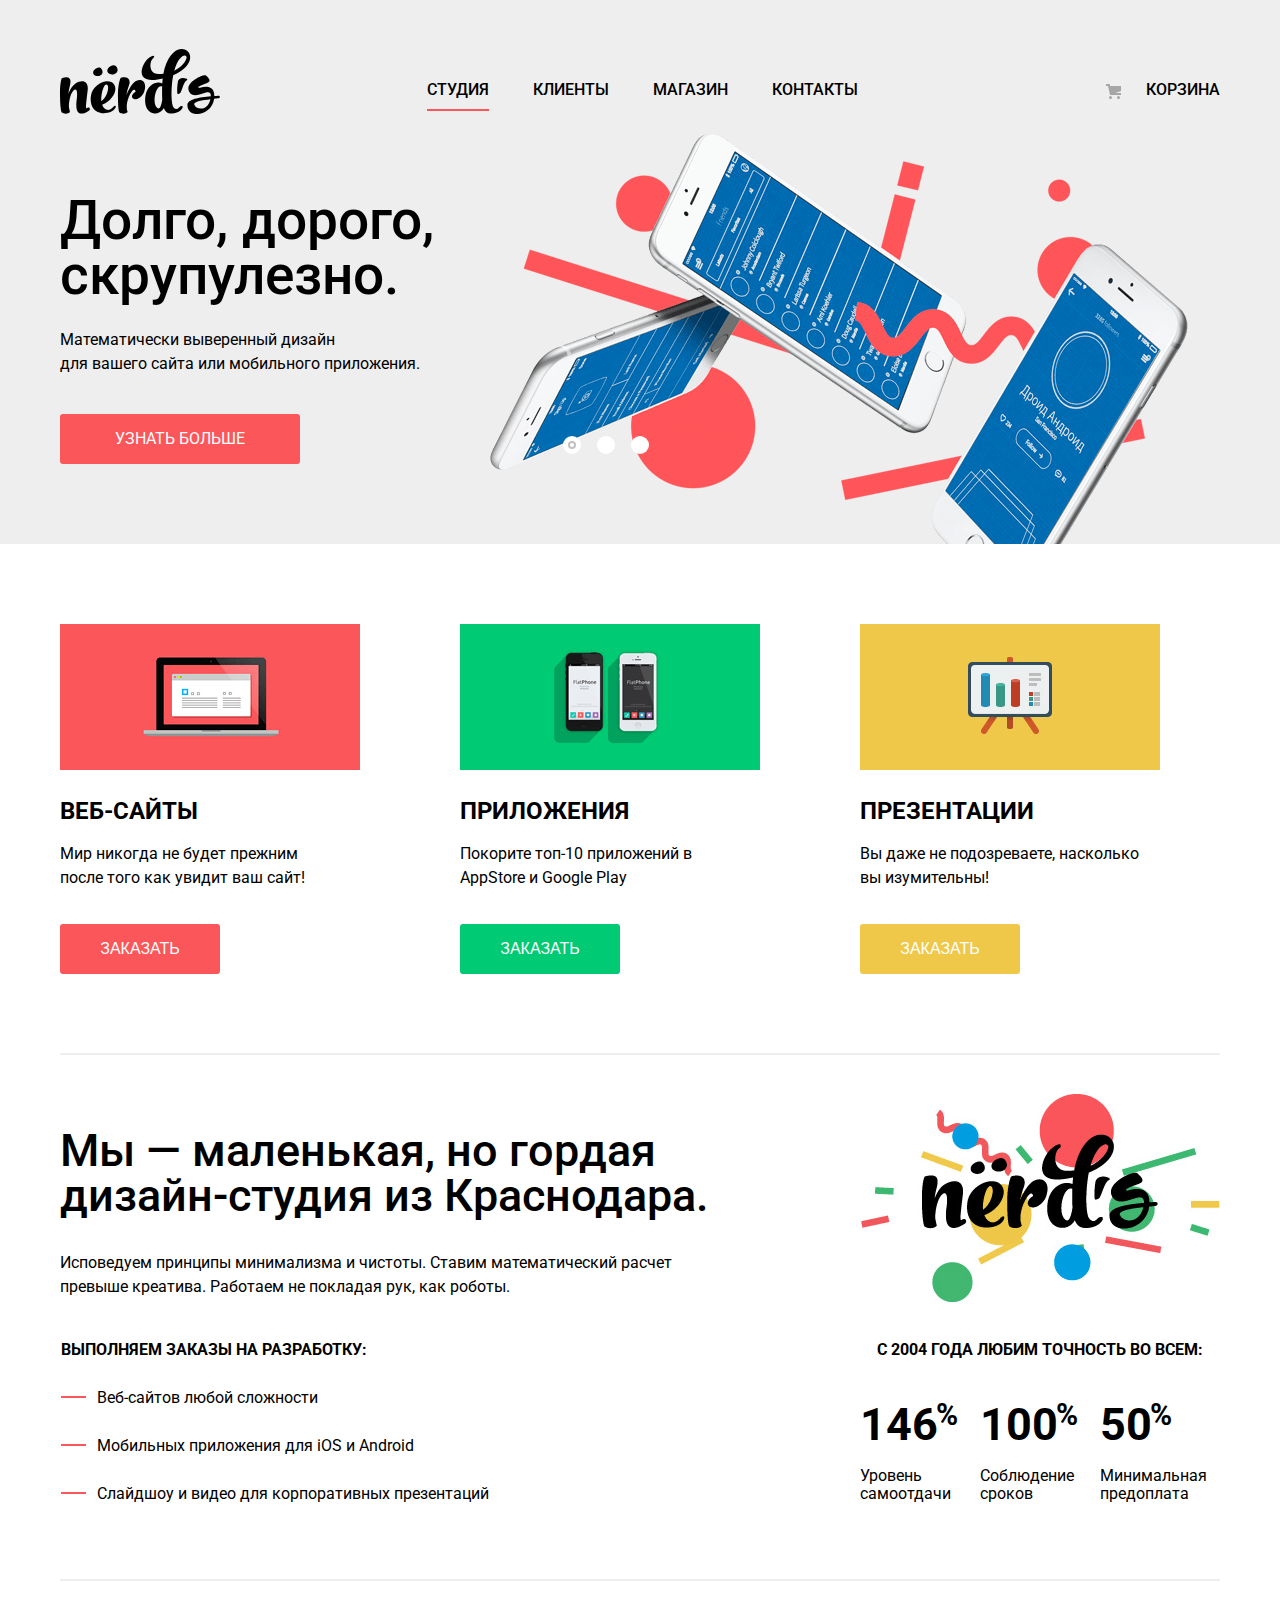
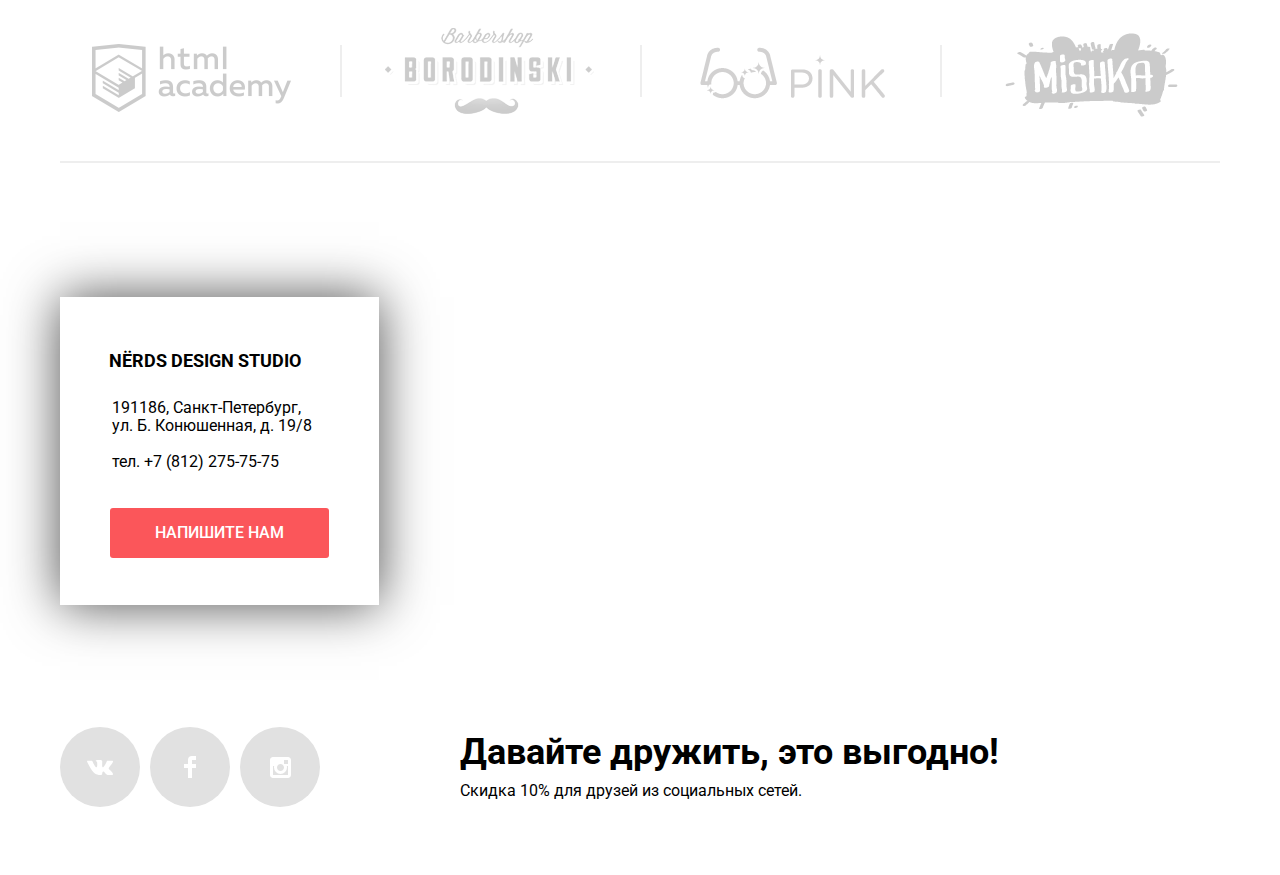
==== commit c83f10bd: "Защита. Исправления ошибок 1." ====
--- a/index.html
+++ b/index.html
@@ -5,7 +5,7 @@
     <title>HTML Academy: Нёрдс</title>
     <link href="https://fonts.googleapis.com/css?family=Roboto:400,500,700&amp;subset=cyrillic" rel="stylesheet">
     <link rel="stylesheet" href="css/normalize.css">
-    <link rel="stylesheet" href="css/style.css">
+    <link rel="stylesheet" href="css/style-min.css">
   </head>
   <body>
     <header class="main-header">
@@ -157,7 +157,7 @@
     </main>
     <footer class="main-foter">
       <div class="yandex-map">
-        <iframe src="https://yandex.ru/map-widget/v1/-/CBa7vGhE9C" width="100%" height="416" frameborder="0"></iframe>     
+        <iframe class="iframe-map" src="https://yandex.ru/map-widget/v1/-/CBa7vGhE9C"></iframe>     
         <section class="geography">
           <h2 class="visually-hidden">Как нас найти, карта.</h2>
           <div class="geography-address">
@@ -165,7 +165,8 @@
             <p class="geography-address-text">191186, Санкт-Петербург,<br>
             ул. Б. Конюшенная, д. 19/8<br><br>
             тел. +7 (812) 275-75-75</p>
-            <button type="button" class="button-letter" value="letter">Напишите нам</button>
+            <!-- <button type="button" class="button-letter" value="letter">Напишите нам</button> -->
+            <a class="button-letter" href="#">Напишите нам</a>
           </div>
         </section>
       </div>
@@ -214,6 +215,6 @@
       </form>
       <button class="modal-close" type="button">Закрыть</button> 
     </section>
-    <script src="js/scripts.js"></script>
+    <script src="js/scripts-min.js"></script>
   </body>
 </html>--- a/css/style-min.css
+++ b/css/style-min.css
@@ -0,0 +1 @@
+.visually-hidden:not(:focus):not(:active),input[type="checkbox"].visually-hidden,input[type="radio"].visually-hidden {position: absolute;width: 1px;height: 1px;margin: -1px;border: 0;padding: 0;white-space: nowrap;-webkit-clip-path: inset(100%);clip-path: inset(100%);clip: rect(0 0 0 0);overflow: hidden;}header ul,main ul,footer ul {list-style: none;}.main-header {min-height: 115px;max-width: 1440px;margin: 0 auto;background-color: #eeeeee;}.main-navigation {width: 1200px;margin: 0 auto;min-height: 65px;display: -webkit-box;display: -ms-flexbox;display: flex;-webkit-box-orient: horizontal;-webkit-box-direction: normal;-ms-flex-direction: row;flex-direction: row;-webkit-box-align: end;-ms-flex-align: end;align-items: flex-end;}.site-navigation,.user-navigation {margin: 0;padding: 0;list-style: none;text-transform: uppercase;}.site-navigation a,.user-navigation a {display: block;font-size: 16px;line-height: 30px;font-weight: 500;color: #000000;}.site-navigation a {margin: 3px 22px;padding-bottom: 4px;}.user-navigation a {margin: 5px 20px;padding-bottom: 4px;}.main-header-logo {position: relative;width: 160px;height: 65px;margin-top: 49px;margin-left: 20px;opacity: 1;}.main-header-logo:after {content:"";position: absolute;width: 160px;height: 65px;top: 0;left: 0;}.main-header-logo:hover {opacity: 0.8;}.main-header-logo:active {opacity: 0.3;}.site-navigation {display: -webkit-box;display: -ms-flexbox;display: flex;-ms-flex-wrap: wrap;flex-wrap: wrap;width: 660px;-webkit-box-pack: end;-ms-flex-pack: end;justify-content: flex-end;padding-right: 0;min-height: 20px;}.user-navigation {display: -webkit-box;display: -ms-flexbox;display: flex;-ms-flex-wrap: wrap;flex-wrap: wrap;margin-left: auto;padding-right: 0;list-style: none;min-height: 20px;}.user-navigation .cart-link {position: relative;padding-left: 40px;}.cart-link::before {content: "";position: absolute;top: 9px;left: 0px;width: 16px;height: 16px;background-image: url("../img/cart-icon.svg");background-repeat: no-repeat;background-position: 0 0;}.site-navigation a:hover,.user-navigation a:hover {color: #fb565a;}.site-navigation a:active,.user-navigation a:active {color: #bababa;}.current-page {-webkit-box-sizing: content-box;box-sizing: content-box;border: 2px solid #fb565a;border-top-width: 0;border-left-width: 0;border-right-width: 0;}.container {min-height: 132px;max-width: 1440px;margin: 0 auto;}/* ****************Слайдер**************** */.slider {position: relative;background-color: #eeeeee;}.slider-container {width: 1200px;margin: 0 auto;padding: 0 20px;-webkit-box-sizing: border-box;box-sizing: border-box;font-size: 16px;line-height: 24px;font-weight: 400;color: #000000;}.slider-controls {position: absolute;left: 48%;bottom: 90px;z-index: 100;width: 120px;height: 18px;text-align: center;font-size: 0;-webkit-transform: translateX(-50%);-ms-transform: translateX(-50%);transform: translateX(-50%);/* border: 1px solid black;box-sizing: border-box; */}.slider-controls i {position: relative;display: inline-block;width: 18px;height: 18px;padding: 8px;border-radius: 50%;cursor: pointer;}.slider-controls i::after {content: "";position: absolute;top: 0;left: 0;z-index: 1;width: 18px;height: 18px;background: #ffffff;border-radius: 50%;}.slider-controls .active::before {content: "";position: absolute;left: 25%;top: 25%;z-index: 2;width: 4px;height: 4px;margin: -4px;background-color: inherit;border: 2px solid #c1c1c1;border-radius: 50%;}.slider-list {margin: 0;padding: 0;list-style: none;}.slider-item {display: none;padding: 78px 0 80px 0;}/* ****************** Переключение слайдов ************ */.slider-item:nth-child(1) {display: block;}.slider-item:nth-child(1) {background-image: url("../img/slide1.png");background-repeat: no-repeat;background-position: 93% 18px;}.slider-item:nth-child(2) {background-image: url("../img/slide2.png");background-repeat: no-repeat;background-position: 100% 0;}.slider-item:nth-child(3) {background-image: url("../img/slide3.png");background-repeat: no-repeat;background-position: 100% 20px;}.slider-item h3 {max-width: 600px;margin: 0;margin-bottom: 25px;font-size: 55px;line-height: 55px;font-weight: 500;}.slider-item p {max-width: 430px;margin: 0;margin-bottom: 38px;}.slider-item-button {display: block;width: 240px;padding: 16px 0;font-size: 16px;line-height: 18px;color: #ffffff;text-transform: uppercase;text-align: center;text-decoration: none;background-color: #fb565a;border-radius: 3px;border: none;}.slider-item-button:hover,.slider-item-button:focus {background-color: #e74246;}.slider-item-button:active {color: rgba(255, 255, 255, 0.3);background-color: #d7373b;-webkit-box-shadow: 0 3px rgba(0, 0, 0, 0.1) inset;box-shadow: 0 3px rgba(0, 0, 0, 0.1) inset;}/* ****************Слайдер Конец**************** */.products {min-height: 485px;margin: 0;margin-bottom: 24px;padding: 0;}.products-list {display: -webkit-box;display: -ms-flexbox;display: flex;-webkit-box-orient: horizontal;-webkit-box-direction: normal;-ms-flex-direction: row;flex-direction: row;-webkit-box-pack: start;-ms-flex-pack: start;justify-content: flex-start;-ms-flex-wrap: wrap;flex-wrap: wrap;width: 1200px;margin: 0 auto;padding: 0;min-height: 20px;list-style: none;/* border: 1px solid greenyellow;box-sizing: border-box; */}.products-list-item {display: -webkit-box;display: -ms-flexbox;display: flex;-webkit-box-orient: vertical;-webkit-box-direction: normal;-ms-flex-direction: column;flex-direction: column;-webkit-box-align: start;-ms-flex-align: start;align-items: flex-start;width: 300px;min-height: 427px;margin: 80px 100px 0 0;padding: 0;min-height: 20px;/* border: 1px solid green;box-sizing: border-box; */}.products-list-item:nth-child(3n+1) {margin-left: 20px;}.products-list-item:nth-child(3n) {margin-right: 60px;}.products-list-item-image {-webkit-box-ordinal-group: 1;-ms-flex-order: 0;order: 0;}.products-list-item-header {-webkit-box-ordinal-group: 2;-ms-flex-order: 1;order: 1;margin: 26px 0 0 0;padding: 0;width: 280px;font-size: 24px;line-height: 30px;font-weight: 700;text-transform: uppercase;word-wrap: break-word;}.products-list-item-text {-webkit-box-ordinal-group: 3;-ms-flex-order: 2;order: 2;margin: 16px 0 34px 0;padding: 0;width: 280px;}.products-form {-webkit-box-ordinal-group: 6;-ms-flex-order: 5;order: 5;margin: 0;padding: 0;margin-top: auto;}.products-list-button1,.products-list-button2,.products-list-button3 {-webkit-box-ordinal-group: 4;-ms-flex-order: 3;order: 3;border: 0;outline: none;width: 160px;height: 50px;font-size: 16px;line-height: 18px;font-weight: 500;border-radius: 3px;}.products-list-button1 {color: #ffffff;text-transform: uppercase;background-color: #fb565a;border: 3px solid #fb565a;-webkit-box-sizing: border-box;box-sizing: border-box;}.products-list-button1:hover {color: #ffffff;background-color: #e74246;border: 3px solid #e74246;-webkit-box-sizing: border-box;box-sizing: border-box;}.products-list-button1:active {color: #e07476;background-color: #d7373b;border: 3px solid #d7373b;border-top: 3px solid #c13135;-webkit-box-sizing: border-box;box-sizing: border-box;}.products-list-button2 {color: #ffffff;text-transform: uppercase;background-color: #00ca74;border: 3px solid #00ca74;-webkit-box-sizing: border-box;box-sizing: border-box;}.products-list-button2:hover {color: #ffffff;background-color: #00bc6c;border: 3px solid #00bc6c;-webkit-box-sizing: border-box;box-sizing: border-box;}.products-list-button2:active {color: #4dc491;background-color: #00aa62;border: 3px solid #00aa62;border-top: 3px solid #009958;-webkit-box-sizing: border-box;box-sizing: border-box;}.products-list-button3 {color: #ffffff;text-transform: uppercase;background-color: #efc84a;border: 3px solid #efc84a;-webkit-box-sizing: border-box;box-sizing: border-box;}.products-list-button3:hover {color: #ffffff;background-color: #eab534;border: 3px solid #eab534;-webkit-box-sizing: border-box;box-sizing: border-box;}.products-list-button3:active {color: #edc265;background-color: #e5a722;border: 3px solid #e5a722;border-top: 3px solid #ce961f;-webkit-box-sizing: border-box;box-sizing: border-box;}.divider {margin: 0 auto;padding: 0;height: 2px;width: 1160px;background-color: #eeeeee;/* background-color: red; */}.main-bottom {margin: 0;padding: 0;height: 80px;}.about-nerds {display: -webkit-box;display: -ms-flexbox;display: flex;-webkit-box-orient: horizontal;-webkit-box-direction: normal;-ms-flex-direction: row;flex-direction: row;width: 1160px;margin: 0 auto;margin-top: 38px;padding: 0 ;min-height: 486px;}.about-nerds-left {width: 680px;min-height: 483px;margin: 0 120px 0 0;padding: 0;}.about-nerds-right {width: 360px;min-height: 483px;margin: 0;padding: 0;/* border: 1px solid green;box-sizing: border-box; */}.about-nerds-header {margin: 35px 0 0 0;padding: 0;min-height: 20px;font-size: 45px;line-height: 45px;font-weight: 500;}.about-nerds-text {margin: 33px 0 0 0;padding: 0;font-size: 16px;line-height: 24px;font-weight: 400;min-height: 10px;}.about-nerds-products {margin: 39px 0 0 1px;padding: 0;font-size: 16px;line-height: 24px;font-weight: 700;text-transform: uppercase;/* border: 1px solid green;box-sizing: border-box; */}.about-nerds-products-list {margin: 12px 0 0 0;padding: 0;font-size: 16px;line-height: 24px;font-weight: 400;min-height: 10px;list-style: none;/* border: 1px solid green;box-sizing: border-box; */}.about-nerds-products-item {position: relative;padding-left: 37px;padding-top: 0;font-size: 16px;line-height: 48px;/* line-height: 24px; */font-weight: 400;}.about-nerds-products-item::before {content: "";position: absolute;width: 25px;height: 2px;top: 22px;left: 1px;background-color: #fb565a;}.about-nerds-features-logo {margin: 0;margin-top: 1px;padding: 0;}.about-nerds-features {margin: 29px 0 0 17px;padding: 0;min-height: 35px;font-size: 16px;line-height: 24px;font-weight: 700;text-transform: uppercase;}.about-nerds-features-list {display: -webkit-box;display: -ms-flexbox;display: flex;-webkit-box-orient: horizontal;-webkit-box-direction: normal;-ms-flex-direction: row;flex-direction: row;margin: 0;padding: 0;min-height: 10px;list-style: none;-ms-flex-wrap: wrap;flex-wrap: wrap;}.about-nerds-features-item {margin: 40px 10px 0 0;padding: 0;width: 110px;min-height: 120px;}.about-nerds-features-value {position: relative;display: inline-block;margin: 0;padding: 7px 20px 0 0;font-size: 45px;line-height: 10px;font-weight: 700;}.about-nerds-features-persent {position: absolute;display: inline-block;top: 14px;right: 0;margin: 0;padding: 0;font-size: 40px;line-height: 0;font-weight: 700;}.about-nerds-features-item p {margin: 20px 0 0 0;padding: 0;font-size: 16px;line-height: 18px;font-weight: 400;word-wrap: wrap;}.partners {width: 1200px;margin: 0 auto;padding: 0;min-height: 180px;}.partners-list {display: -webkit-box;display: -ms-flexbox;display: flex;-webkit-box-orient: horizontal;-webkit-box-direction: normal;-ms-flex-direction: row;flex-direction: row;-webkit-box-align: center;-ms-flex-align: center;align-items: center;-ms-flex-wrap: wrap;flex-wrap: wrap;margin: 0;padding: 0;min-width: 30px;min-height: 20px;list-style: none;/* border: 1px solid blueviolet;box-sizing: border-box; */}.partners-items {width: 260px;height: 180px;margin: 0 20px 0 0;padding: 0;min-height: 20px;/* border: 1px solid blueviolet;box-sizing: border-box; */}.partners-items:nth-child(7n + 1) {margin-left: 20px;}.partners-href {position: relative;}.partners-href:after {content:"";position: absolute;width: 260px;height: 180px;top: 0;left: 0;}.partners-items-separator {width: 2px;margin: 0 18px 0 0;padding: 0;height: 52px;background-color: #eeeeee;}.partners-logo1 {margin: 63px 0 0 32px;padding: 0;min-height: 20px;}.partners-logo2 {margin: 47px 0 0 25px;padding: 0;min-height: 20px;}.partners-logo3 {margin: 66px 0 0 40px;padding: 0;min-height: 20px;}.partners-logo4 {margin: 52px 0 0 45px;padding: 0;min-height: 20px;}.partners-img {opacity: 0.2;}.partners-img:hover {opacity: 1;}.partners-img:active {opacity: 0.1;}.main-foter {max-width: 1440px;min-height: 632px;margin: 0 auto;padding: 0;/* border: 1px solid blueviolet;box-sizing: border-box; */}.yandex-map {margin: 0;padding: 0;position: relative;}.geography {left: 50%;top: 0;position: absolute;display: -webkit-box;display: -ms-flexbox;display: flex;-webkit-box-orient: horizontal;-webkit-box-direction: normal;-ms-flex-direction: row;flex-direction: row;width: 1160px;margin-left: -580px;height: 0;padding: 0;}.geography-address {display: -webkit-box;display: -ms-flexbox;display: flex;-webkit-box-orient: vertical;-webkit-box-direction: normal;-ms-flex-direction: column;flex-direction: column;width: 319px;height: 308px;margin: 54px 0 0 0;padding: 0;background-color: white;-webkit-box-shadow: 0 0 50px rgba(0, 0, 0, 0.7);box-shadow: 0 0 50px rgba(0, 0, 0, 0.7);/* border: 1px solid rgb(58, 226, 43);box-sizing: border-box; */}.geography-address-header {margin: 49px 0 0 49px;padding: 0;font-size: 18px;line-height: 30px;font-weight: 700;/* border: 1px solid rgb(226, 43, 67);box-sizing: border-box; */}.geography-address-text {margin: 0;padding: 23px 0 0 52px;font-size: 16px;line-height: 18px;font-weight: 400;text-decoration: none;/* border: 1px solid rgb(226, 43, 67);box-sizing: border-box; */}.button-letter {display: block;width: 219px;margin: 37px 0 0 50px;padding: 16px 0;font-size: 16px;line-height: 18px;font-weight: 500;color: #ffffff;text-align: center;text-transform: uppercase;text-decoration: none;background-color: #fb565a;border-radius: 3px;border: none;}.button-letter:hover {background-color: #e74246;}.button-letter:active {color: #df5f62;background-color: #d7373b;-webkit-box-shadow: 0 3px rgba(0, 0, 0, 0.1) inset;box-shadow: 0 3px rgba(0, 0, 0, 0.1) inset;}.map-marker {margin: 90px 0 0 362px;padding: 0;min-height: 140px;/* border: 1px solid rgb(226, 43, 67);box-sizing: border-box; */}.footer-social {display: -webkit-box;display: -ms-flexbox;display: flex;-webkit-box-orient: horizontal;-webkit-box-direction: normal;-ms-flex-direction: row;flex-direction: row;max-width: 1160px;min-height: 100px;margin: 0 auto;margin-top: 0;padding: 0;/* border: 1px solid rgb(83, 43, 226);box-sizing: border-box; */}.footer-social ul {display: -webkit-box;display: -ms-flexbox;display: flex;-ms-flex-wrap: wrap;flex-wrap: wrap;-webkit-box-pack: start;-ms-flex-pack: start;justify-content: flex-start;width: 400px;list-style: none;margin: 0 auto;margin-top: 61px;padding: 0;/* border: 1px solid rgb(83, 43, 226);box-sizing: border-box; */}.social-button {display: -webkit-box;display: -ms-flexbox;display: flex;-webkit-box-align: center;-ms-flex-align: center;align-items: center;-webkit-box-pack: center;-ms-flex-pack: center;justify-content: center;width: 80px;height: 80px;margin-right: 10px;margin-bottom: 10px;border-radius: 50%;background-color: #e1e1e1;/* border: 1px solid rgb(83, 43, 226);box-sizing: border-box; */}.social-button:hover {color: #ffffff;background-color: #e74246;}.social-button:active {color: #e37376;background-color: #d7373b;}.social-button:active path {fill: #e37376;}.main-footer-slogan {display: -webkit-box;display: -ms-flexbox;display: flex;-webkit-box-orient: vertical;-webkit-box-direction: normal;-ms-flex-direction: column;flex-direction: column;-webkit-box-pack: start;-ms-flex-pack: start;justify-content: flex-start;width: 760px;min-height: 10px;margin: 0;padding: 0;/* border: 1px solid rgb(43, 226, 171);box-sizing: border-box; */}.main-footer-tagline {margin: 68px 0 0 0;padding: 0;font-size: 36px;line-height: 36px;font-weight: 700;/* border: 1px solid rgb(43, 226, 171);box-sizing: border-box; */}.main-footer-text {margin: 10px 0 0 0;padding: 0;font-size: 16px;line-height: 22px;font-weight: 400;/* border: 1px solid rgb(43, 226, 171);box-sizing: border-box; */}.form-header {font-size: 45px;line-height: 45px;font-weight: 500;}.form-label {font-size: 16px;line-height: 18px;font-weight: 700;}::-webkit-input-placeholder { /* Chrome/Opera/Safari */font-size: 16px;line-height: 18px;font-weight: 400;color: #444444;}::-moz-placeholder { /* Firefox 19+ */font-size: 16px;line-height: 18px;font-weight: 400;color: #444444;}:-ms-input-placeholder { /* IE 10+ */font-size: 16px;line-height: 18px;font-weight: 400;color: #444444;}:-moz-placeholder { /* Firefox 18- */font-size: 16px;line-height: 18px;font-weight: 400;color: #444444;}.message-form-botton {font-size: 16px;line-height: 18px;font-weight: 500;color: #ffffff;text-transform: uppercase;background-color: #fb565a;}.shop-header {max-width: 1440px;min-height: 122px;background-color: #eeeeee;text-align: center;/* border: 1px solid rgb(43, 226, 171);box-sizing: border-box; */}.shop-header h1 {width: 1160px;display: inline-block;margin: 77px 0 107px 0;font-size: 55px;line-height: 55px;font-weight: 500;/* border: 1px solid red;box-sizing: border-box; *//* text-align: center; */}.shop-main {width: 1160px;margin: 0 auto;padding: 0;min-height: 70px;display: -webkit-box;display: -ms-flexbox;display: flex;-webkit-box-orient: horizontal;-webkit-box-direction: normal;-ms-flex-direction: row;flex-direction: row;-webkit-box-pack: start;-ms-flex-pack: start;justify-content: flex-start;/* box-sizing: border-box;border: 1px solid rgb(15, 15, 15); */}.filters-cost {width: 260px;min-height: 270px;margin: 0;padding: 58px 0 0 0;/* border: 1px solid rgb(147, 226, 43);box-sizing: border-box; */}/* ******************* Форма *************** *//* ***************** Чекбоксы И Радио кнопки ********* *//* ************ Радио-кнопки *************** */.filter-radio {margin-top: 56px;margin-left: 1px;}.filter-check-box {margin-top: 25px;margin-left: 1px;}.filter-radio,.filter-check-box {padding: 0;border: none;}.filter-radio legend,.filter-check-box legend {margin: -1px 0 16px 0;padding: 0;font-size: 18px;line-height: 30px;font-weight: 700;text-transform: uppercase;}.filter-input-radio + label::before {content: "";position: absolute;left: -37px; /* Координаты радиокнопок */top: -4px;width: 26px;height: 26px;border: 5px solid #b8b8b8;-webkit-box-sizing: border-box;box-sizing: border-box;border-radius: 50%;}.filter-input-radio:focus + label::before,.filter-input-radio:hover + label::before {content: "";position: absolute;left: -37px; /* Координаты радиокнопок */top: -4px;width: 26px;height: 26px;border: 5px solid #444444;-webkit-box-sizing: border-box;box-sizing: border-box;border-radius: 50%;}.filter-input-radio:disabled + label::before,.filter-input-radio:disabled:hover + label::before {content: "";position: absolute;left: -37px; /* Координаты радиокнопок */top: -4x;width: 26px;height: 26px;border: 5px solid #ededed;-webkit-box-sizing: border-box;box-sizing: border-box;border-radius: 50%;}.filter-input-radio:checked + label::after {content: "";position: absolute;top: 5px; /* Координаты точек в радиокнопке */left: -28px;width: 8px;height: 8px;/* background-color: red; */background-color: #b8b8b8;border-radius: 50%;}.filter-input-radio:checked:focus + label::after,.filter-input-radio:checked:hover + label::after {content: "";position: absolute;top: 5px; /* Координаты точек в радиокнопке */left: -28px;width: 8px;height: 8px;background-color: #444444;border-radius: 50%;}.filter-input:disabled + label,.filter-input:disabled:hover + label {color: #bec1c2;}/* ************ Радио-кнопки Конец *************** */.filter ul {padding: 0;margin: 0;list-style: none;line-height: 20px;}.filter-option {margin-bottom: 20px;padding-left: 36px;/* background: rgba(0, 128, 0, 0.2);box-shadow: 0 0 0 3px green; */}.filter-option label {position: relative;display: block;color: #61686c;cursor: pointer;/* user-select: none; */}.filter-option:focus label,.filter-option:hover label {position: relative;display: block;color: #111111;cursor: pointer;/* user-select: none; */}.filter-option:disabled:hover label,.filter-option:disabled label {position: relative;display: block;color: #d0d2d3;cursor: pointer;/* user-select: none; */}.filter-input-checkbox + label::before {content: "";position: absolute;left: -36px; /* Координаты чекбоксов */top: -1px;width: 28px;height: 24px;/* border: 1px solid red; */background-color: white;background-image: url("../img/checkbox-off.svg");background-repeat: no-repeat;background-position: 0 0;opacity: 0.4;}.filter-input-checkbox:focus + label::before,.filter-input-checkbox:hover + label::before {content: "";position: absolute;left: -36px; /* Координаты чекбоксов */top: -1px;width: 28px;height: 24px;/* border: 1px solid red; */background-color: white;background-image: url("../img/checkbox-off.svg");background-repeat: no-repeat;background-position: 0 0;opacity: 1;}.filter-input-checkbox:disabled + label::before {content: "";position: absolute;left: -36px; /* Координаты чекбоксов */top: -1px;width: 28px;height: 24px;/* border: 1px solid red; */background-color: white;background-image: url("../img/checkbox-off.svg");background-repeat: no-repeat;background-position: 0 0;opacity: 0.1;}.filter-input-checkbox:checked:focus + label::before,.filter-input-checkbox:checked:hover + label::before,.filter-input-checkbox:checked + label::before {display: none;}.filter-input-checkbox:checked + label::after {content: "";position: absolute;left: -36px; /* Координаты чекбоксов *//* left: -42px; */top: -1px;width: 28px;height: 24px;background-color: white;background-image: url("../img/checkbox-on.svg");background-repeat: no-repeat;background-position: 0 0;opacity: 0.4;}.filter-input-checkbox:checked:focus + label::after,.filter-input-checkbox:checked:hover + label::after {content: "";position: absolute;left: -36px; /* Координаты чекбоксов */top: -1px;width: 28px;height: 24px;background-color: white;background-image: url("../img/checkbox-on.svg");background-repeat: no-repeat;background-position: 0 0;opacity: 1;}/* ***************** Конец Чекбоксы и Радио кнопок ********* */.filter-button {border: 0;outline: none;margin: 0;padding: 0;margin-top: 30px;width: 260px;min-height: 50px;font-size: 16px;line-height: 18px;font-weight: 700;color: #000000;text-transform: uppercase;background-color: #eeeeee;border-radius: 3px;/* border: 3px solid red; */border: 3px solid #eeeeee;-webkit-box-sizing: border-box;box-sizing: border-box;}.filter-button:focus,.filter-button:hover {background-color: #dfdfdf;border: 3px solid #dfdfdf;}.filter-button:active {color: #959595;background-color: #d5d5d5;border-top: 3px solid #bfbfbf;}/* ********** Движки в фильтре ********* */.filter-item {margin: 0;padding: 0;border: none;}.range-filter {width: 260px;margin-top: 53px;}.filter-item legend {font-size: 18px;line-height: 24px;letter-spacing: 1px;text-transform: uppercase;font-weight: 700;}.range-controls {position: relative;height: 41px;margin-bottom: 15px;padding-top: 39px;padding-right: 20px;padding-left: 20px;background-color: #f1f1f1;border-radius: 5px}.range-controls .scale {height: 2px;background: #d7dcde;}.range-controls .bar {width: 70%;height: 2px;background: #00ca74;}.range-controls .toggle {position: absolute;top: 31px;left: 0;width: 4px;height: 4px;padding: 0;border: 8px solid #ffffff;background-color: #ababab;-webkit-box-shadow: 0 2px 1px 0 #cfcfcf;box-shadow: 0 2px 1px 0 #cfcfcf;border-radius: 50%;cursor: pointer;}/* ************ Управление движками ************ */.range-controls .toggle-min {left: 20px;}.range-controls .toggle-max {left: 160px;}/* ************ Управление движками ************ */.price-controls {font-size: 0;}.price-controls label {display: inline-block;width: 50%;font-size: 16px;text-transform: uppercase;}.price-controls input {width: 60px;padding: 8px 10px;margin-left: 10px;font-family: Roboto, Arial, sans-serif;font-size: 16px;text-align: center;color: #283136;border: none;border-radius: 5px;background: #f1f1f1;}.max-price {text-align: right;}/* ****************** Диапазон цен Конец ****** *//* ********** Движки в фильтре конец ********* *//* ******************* Форма *************** *//* ********** Сортировка + Каталог ********* */.sorting-catalog {display: -webkit-box;display: -ms-flexbox;display: flex;-webkit-box-orient: vertical;-webkit-box-direction: normal;-ms-flex-direction: column;flex-direction: column;-webkit-box-pack: start;-ms-flex-pack: start;justify-content: flex-start;width: 760px;margin: 0 0 45px 140px;padding: 0;/* border: 1px solid rgb(125, 226, 43);box-sizing: border-box; */}/* *************** Сортировка ************** */.sorting-order {display: -webkit-box;display: -ms-flexbox;display: flex;-webkit-box-orient: horizontal;-webkit-box-direction: normal;-ms-flex-direction: row;flex-direction: row;-webkit-box-pack: end;-ms-flex-pack: end;justify-content: flex-end;min-height: 133px;margin: 0;padding: 0;/* border: 1px solid rgb(76, 43, 226);box-sizing: border-box; */}.sort-fields {display: -webkit-box;display: -ms-flexbox;display: flex;-webkit-box-orient: horizontal;-webkit-box-direction: normal;-ms-flex-direction: row;flex-direction: row;-webkit-box-pack: end;-ms-flex-pack: end;justify-content: flex-end;-webkit-box-align: center;-ms-flex-align: center;align-items: center;margin: 1px 29px 0 0;padding: 0;/* border: 1px solid rgb(174, 43, 226);box-sizing: border-box; */border: none;}.sort-fields h2 {margin: 0 20px 0 0;padding: 0;font-size: 18px;line-height: 18px;font-weight: 700;text-transform: uppercase;/* border: 1px solid rgb(116, 226, 43);box-sizing: border-box; */}.sort-fields-list {margin: 5px 0px 0 0;padding: 0;display: -webkit-box;display: -ms-flexbox;display: flex;-webkit-box-orient: horizontal;-webkit-box-direction: normal;-ms-flex-direction: row;flex-direction: row;-webkit-box-pack: end;-ms-flex-pack: end;justify-content: flex-end;-ms-flex-wrap: wrap;flex-wrap: wrap;width: 520px;min-height: 18px;/* border: 1px solid rgb(226, 43, 89);box-sizing: border-box; */}.sorting-field {margin: 0 3px 0 23px;padding: 0;font-size: 14px;line-height: 18px;font-weight: 400;text-transform: uppercase;color: #b2b2b2;}.sorting-field:hover {color: #a6a6a6;}.sorting-field:active {color: #231f20;}.sorting-ascend {width: 32px;margin: 56px 25px 0 0;padding: 0;min-height: 20px;display: -webkit-box;display: -ms-flexbox;display: flex;-webkit-box-orient: horizontal;-webkit-box-direction: normal;-ms-flex-direction: row;flex-direction: row;-webkit-box-pack: start;-ms-flex-pack: start;justify-content: flex-start;/* border: 1px solid rgb(226, 43, 89);box-sizing: border-box; */}.items-ascend {position: relative;padding: 0;margin: 0 1px 0 17px;color: #ededed;}.items-ascend path {fill: #ededed;}.items-ascend:hover path {fill: #a6a6a6;}.items-ascend:active path {fill: #231f20;}.sorting-radio:checked ~ .icon-radio > path {fill: #231f20;}.sorting-radio + label::before {content: "";position: absolute;left: -3px; /* Координаты радиокнопок */top: 3px;width: 15px;height: 15px;/* border: 1px solid #000000; */}/* *************** Сортировка Конец ************** */.catalog {margin: 0;padding: 0;/* border: 1px solid rgb(101, 226, 43);box-sizing: border-box; */}.catalog-list {display: -webkit-box;display: -ms-flexbox;display: flex;-ms-flex-wrap: wrap;flex-wrap: wrap;-webkit-box-pack: justify;-ms-flex-pack: justify;justify-content: space-between;margin: 0;padding: 0;list-style: none;/* border: 1px solid rgb(61, 43, 226);box-sizing: border-box; */}.sorting-input-radio:active + label,.sorting-input-radio:checked + label {color: #000000;}.sorting-input-radio:hover + label {color: #666666;}/* ************** Карточка товара *************** */.catalog-list li {position: relative;width: 360px;min-height: 617px;margin: 0;margin-bottom: 33px;padding: 0;/* border: 1px solid rgb(43, 226, 98);box-sizing: border-box; */}.catalog-list-item {position: absolute;display: inline-block;width: 360px;height: 616px;margin: 0;padding: 0;/* border: 1px solid rgb(43, 226, 98);box-sizing: border-box; */}.catalog-list-item .catalog-item-caption {/* ************************* *//* display: none; */position: absolute;width: 360px;height: 40px;top: 0;left: 0;margin: 0;padding: 0;}.catalog-item-caption path {fill: #e9e9e9;}.catalog-list-item .catalog-item-image {/* ************************* *//* display: none; */position: absolute;width: 360px;height: 576px;bottom: 0;left: 0;margin: 0;padding: 0;}.catalog-item-window {position: absolute;z-index: 10;bottom: 0;left: 0;display: -webkit-box;display: -ms-flexbox;display: flex;-webkit-box-orient: vertical;-webkit-box-direction: normal;-ms-flex-direction: column;flex-direction: column;-webkit-box-align: center;-ms-flex-align: center;align-items: center;margin: 0;padding: 0;min-height: 31px;width: 360px;background-color: #eeeeee;/* border: 1px solid red;box-sizing: border-box; */}.catalog-item-title {display: inline-block;margin: 28px 0 0 0;padding: 0 18px;min-height: 38px;width: 360px;text-transform: uppercase;word-wrap: break-word;text-align: center;/* border: 1px solid rgb(43, 226, 98);box-sizing: border-box; */}.catalog-item-title a{font-size: 18px;line-height: 26px;font-weight: 700;color: #000000;}.catalog-list-item-info {display: block;margin: 0;padding: 5px 0 32px 0;width: 234px;min-height: 22px;max-height: 380px;overflow: auto;word-wrap: break-word;font-size: 16px;line-height: 18px;font-weight: 400;color: #666666;text-align: center;background-color: #eeeeee;/* border: 1px solid rgb(43, 226, 98);box-sizing: border-box; */}.catalog-item-price {margin: 0 0 42px 0;padding: 0;}.catalog-item-price a {display: block;width: 200px;min-height: 50px;/* margin-bottom: 41px; */margin-bottom: 0;margin-top: 0;padding-top: 12px;padding-bottom: 5px;font-size: 16px;font-weight: 500;color: #ffffff;text-align: center;text-transform: uppercase;background-color: #fb565a;-webkit-box-sizing: border-box;box-sizing: border-box;border-radius: 3px;}.catalog-item-price a:hover {background-color: #e74246;}.catalog-item-price a:active {background-color: #d7373b;padding-top: 9px;border-top: 3px solid #c13135;}.catalog-item-window {display: none;}.catalog-list-item:hover .catalog-item-caption path {fill: #4d4d4d;}.catalog-list-item:hover .catalog-item-window {display: -webkit-box;display: -ms-flexbox;display: flex;}/* ************** Карточка товара Конец *************** */.pagination-list {display: -webkit-box;display: -ms-flexbox;display: flex;-webkit-box-orient: horizontal;-webkit-box-direction: normal;-ms-flex-direction: row;flex-direction: row;-webkit-box-pack: start;-ms-flex-pack: start;justify-content: flex-start;-webkit-box-align: center;-ms-flex-align: center;align-items: center;margin-top: 25px;padding: 0;min-height: 10px;/* border: 1px solid rgba(233, 10, 21, 0.959);box-sizing: border-box; */list-style: none;}.pagination-list a {display: inline-block;min-width: 50px;height: 50px;margin: 0 10px 0 0;font-size: 16px;font-weight: 500;line-height: 44px;text-decoration: none;text-transform: uppercase;text-align: center;vertical-align: middle;color: #000000;background: #eeeeee;border-radius: 3px;border: 3px solid #eeeeee;;-webkit-box-sizing: border-box;;box-sizing: border-box;}.pagination-list .next-page {padding: 0 78px;}.pagination-list a:hover {background-color: #dfdfdf;border-radius: 3px;border: 3px solid #dfdfdf;;-webkit-box-sizing: border-box;;box-sizing: border-box;}.pagination-list a:active {color: #959595;background-color: #d5d5d5;-webkit-box-sizing: border-box;box-sizing: border-box;border-radius: 3px;border-top: 3px solid #bfbfbf;border-bottom: 3px solid #d5d5d5;}.pagination-list .pagination-current {color: #000000;background-color: #ffffff;border: 3px solid #dbdbdb;border-radius: 3px;-webkit-box-sizing: border-box;box-sizing: border-box;}/* ************ Всплывающая форма *********** */.form-close {display: none;}.modal {/* display: none; */z-index: 150;position: fixed;color: #000000;background-color: #ffffff;-webkit-box-shadow: 0 0 50px rgba(0, 0, 0, 0.7);box-shadow: 0 0 50px rgba(0, 0, 0, 0.7);padding: 75px 100px 85px 100px;}.modal-letter {top: 80px;left: 50%;width: 960px;min-height: 573px;margin-left: -480px;padding: 30px 100px 68px 100px;-webkit-box-sizing: border-box;box-sizing: border-box;}.modal-close {position: absolute;top: 77px;right: 89px;border: 0;outline: none;width: 25px;height: 25px;font-size: 0;border: 0;cursor: pointer;background-color: #ffffff;}.modal-close::before,.modal-close::after {content: "";position: absolute;top: 10px;left: 0;width: 25px;height: 3px;background-color: #fecccd;}.modal-close::before {-webkit-transform: rotate(45deg);-ms-transform: rotate(45deg);transform: rotate(45deg);}.modal-close::after {-webkit-transform: rotate(-45deg);-ms-transform: rotate(-45deg);transform: rotate(-45deg);}.modal-close h2 {margin: 0;padding: 0;font-size: 45px;line-height: 45px;font-weight: 500;}.input-name-mail {display: -webkit-box;display: -ms-flexbox;display: flex;-webkit-box-orient: horizontal;-webkit-box-direction: normal;-ms-flex-direction: row;flex-direction: row;-webkit-box-pack: justify;-ms-flex-pack: justify;justify-content: space-between;margin: 0;padding: 0;}.message-form-user-name {margin: 0 auto 0 0;padding: 0;width: 360px;min-height: 50px;}.message-form-email {margin: 0 0 0 auto;padding: 0;width: 360px;min-height: 50px;}.message-form-email input,.message-form-user-name input {border: 0;outline: none;margin: 5px 0 0 0;padding: 1px 0 0 12px;width: 345px;min-height: 47px;font-size: 16px;line-height: 18px;font-weight: 400;color: #444444;border: 2px solid #d7dcde;border-radius: 3px;}.form-message {margin: 0;margin-top: 30px;padding: 0;width: 760px;min-height: 118px;}.form-message textarea {margin: 0;margin-top: 5px;margin-bottom: 25px;padding: 13px 0 0 12px;border: 0;outline: none;width: 745px;resize: vertical;min-height: 102px;font-size: 16px;line-height: 18px;font-weight: 400;color: #444444;border: 2px solid #d7dcde;border-radius: 3px;}.message-form-botton {margin: 0;padding: 0;border: 0;outline: none;width: 260px;min-height: 50px;border-radius: 3px;border: 3px solid #fb565a;-webkit-box-sizing: border-box;box-sizing: border-box;background-color: #fb565a;}.message-form-botton:hover {border: 3px solid #e74246;-webkit-box-sizing: border-box;box-sizing: border-box;background-color: #e74246;}.message-form-botton:focus {border: 3px solid #e74246;-webkit-box-sizing: border-box;box-sizing: border-box;background-color: #e74246;}.message-form-botton:active {border: 3px solid #d7373b;border-top-color: #c13135;-webkit-box-sizing: border-box;box-sizing: border-box;background-color: #d7373b;}.message-form-email input:hover,.message-form-user-name input:hover,.form-message textarea:hover {color: #bababa;border-color: #b4b9bb;}.message-form-email input:active,.message-form-user-name input:active,.form-message textarea:active {color: #767676;border-color: #000000;}.message-form-email input:focus,.message-form-user-name input:focus,.form-message textarea:focus {color: #444444;border-color: #000000;}.modal-close:hover::before,.modal-close:hover::after {background-color: #fb565a;}.modal-close:active::before,.modal-close:active::after {background-color: #ffeeee;}input:invalid {color: #e74246;border-color: #e74246;}@-webkit-keyframes form-showing {0% {-webkit-transform: scale(0.1);transform: scale(0.1);}100% {-webkit-transform: scale(1);transform: scale(1);}}@keyframes form-showing {0% {-webkit-transform: scale(0.1);transform: scale(0.1);}100% {-webkit-transform: scale(1);transform: scale(1);}}.modal-showing {-webkit-animation: form-showing 0.6s;animation: form-showing 0.6s;}@-webkit-keyframes shake {0%,100% {-webkit-transform: translateX(0);transform: translateX(0);}10%,30%,50%,70%,90% {-webkit-transform: translateX(-10px);transform: translateX(-10px);}20%,40%,60%,80% {-webkit-transform: translateX(10px);transform: translateX(10px);}}@keyframes shake {0%,100% {-webkit-transform: translateX(0);transform: translateX(0);}10%,30%,50%,70%,90% {-webkit-transform: translateX(-10px);transform: translateX(-10px);}20%,40%,60%,80% {-webkit-transform: translateX(10px);transform: translateX(10px);}}.modal-error {-webkit-animation: shake 0.6s;animation: shake 0.6s;}.iframe-map {border-width: 0px;width: 100%;height: 416px;}